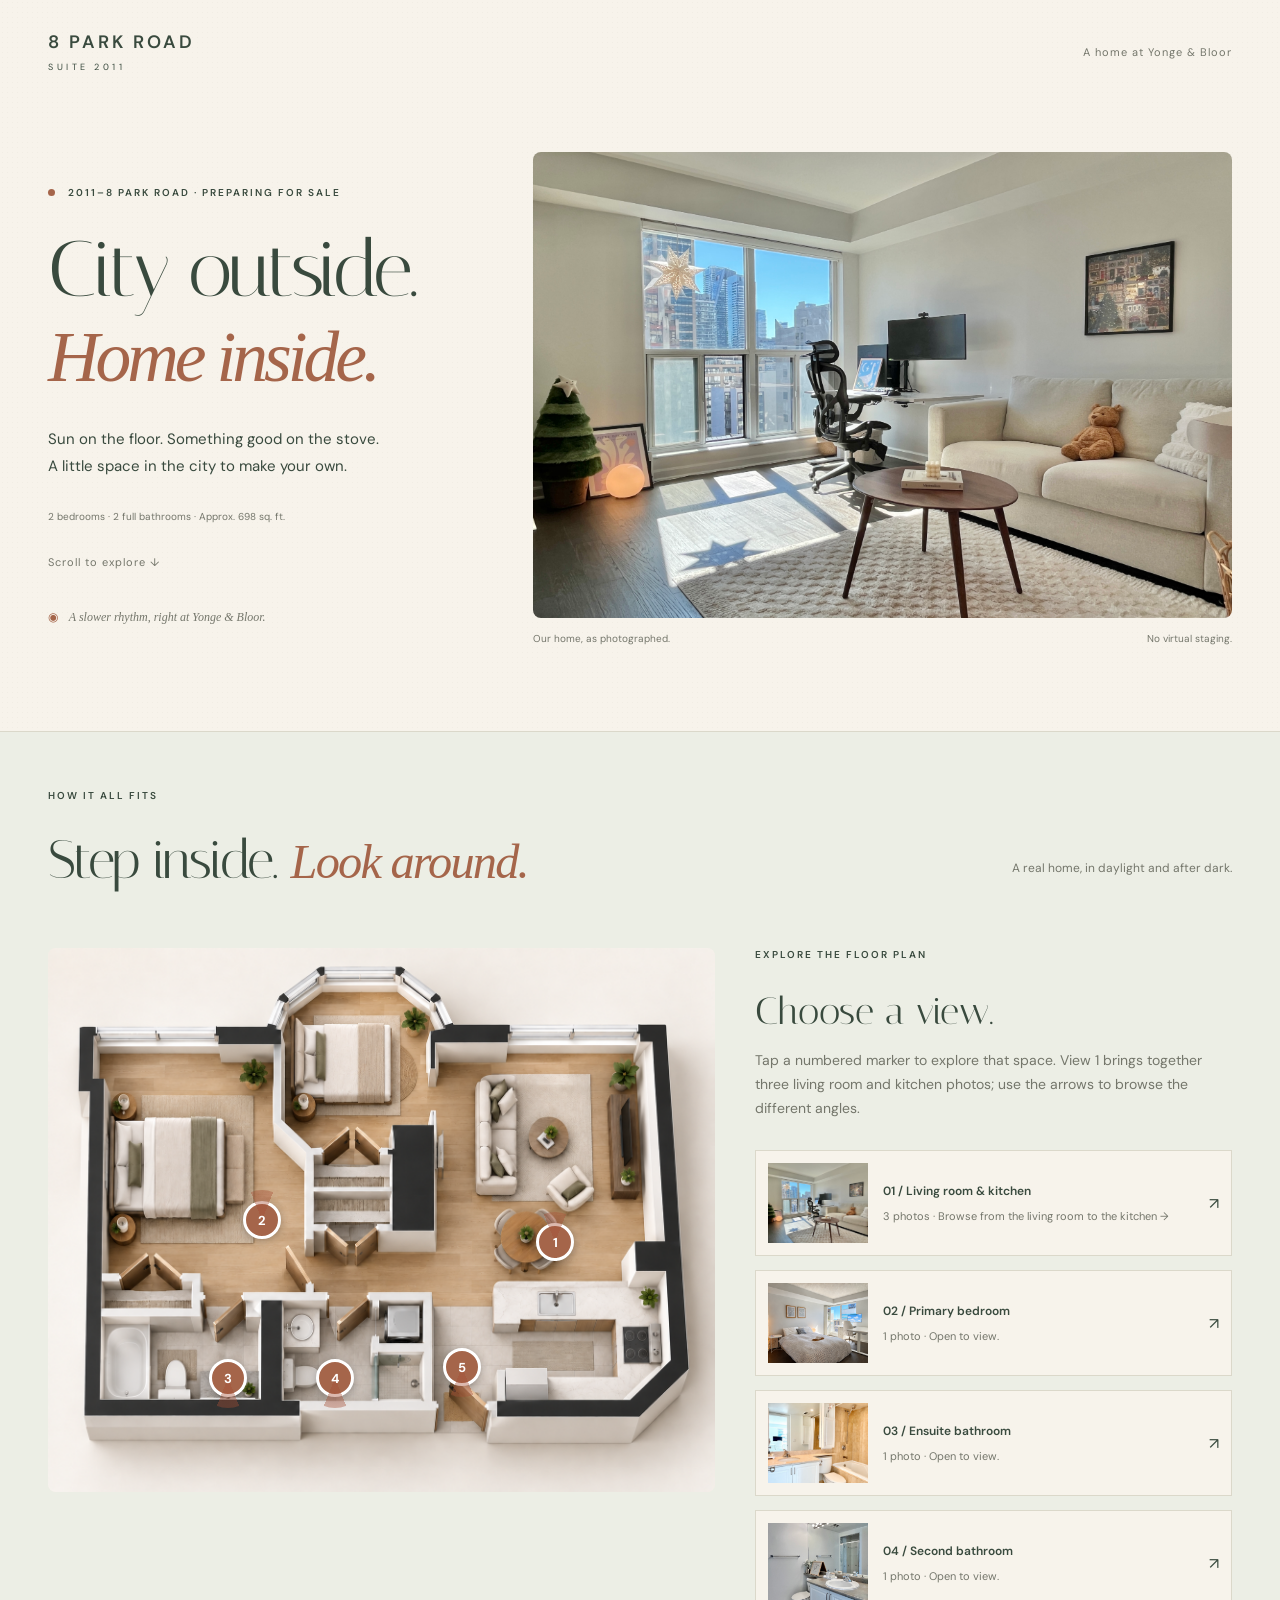
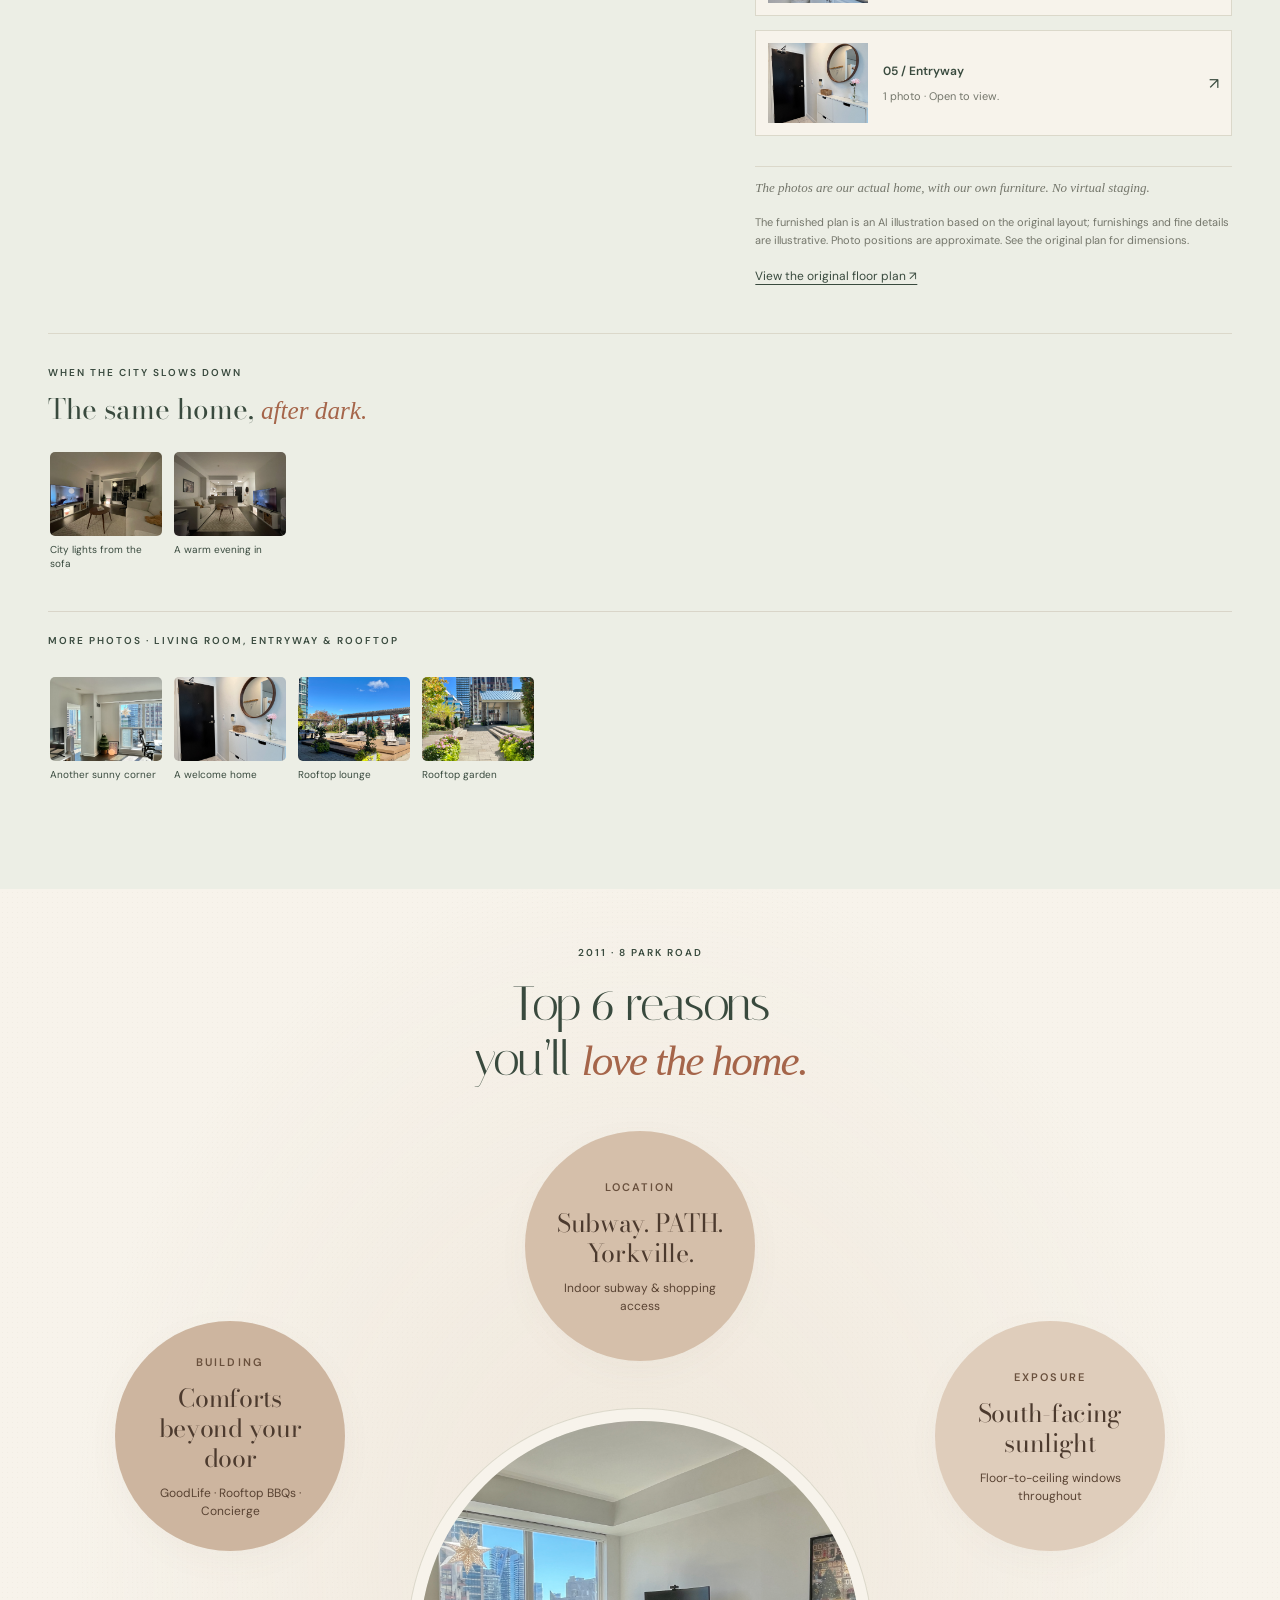
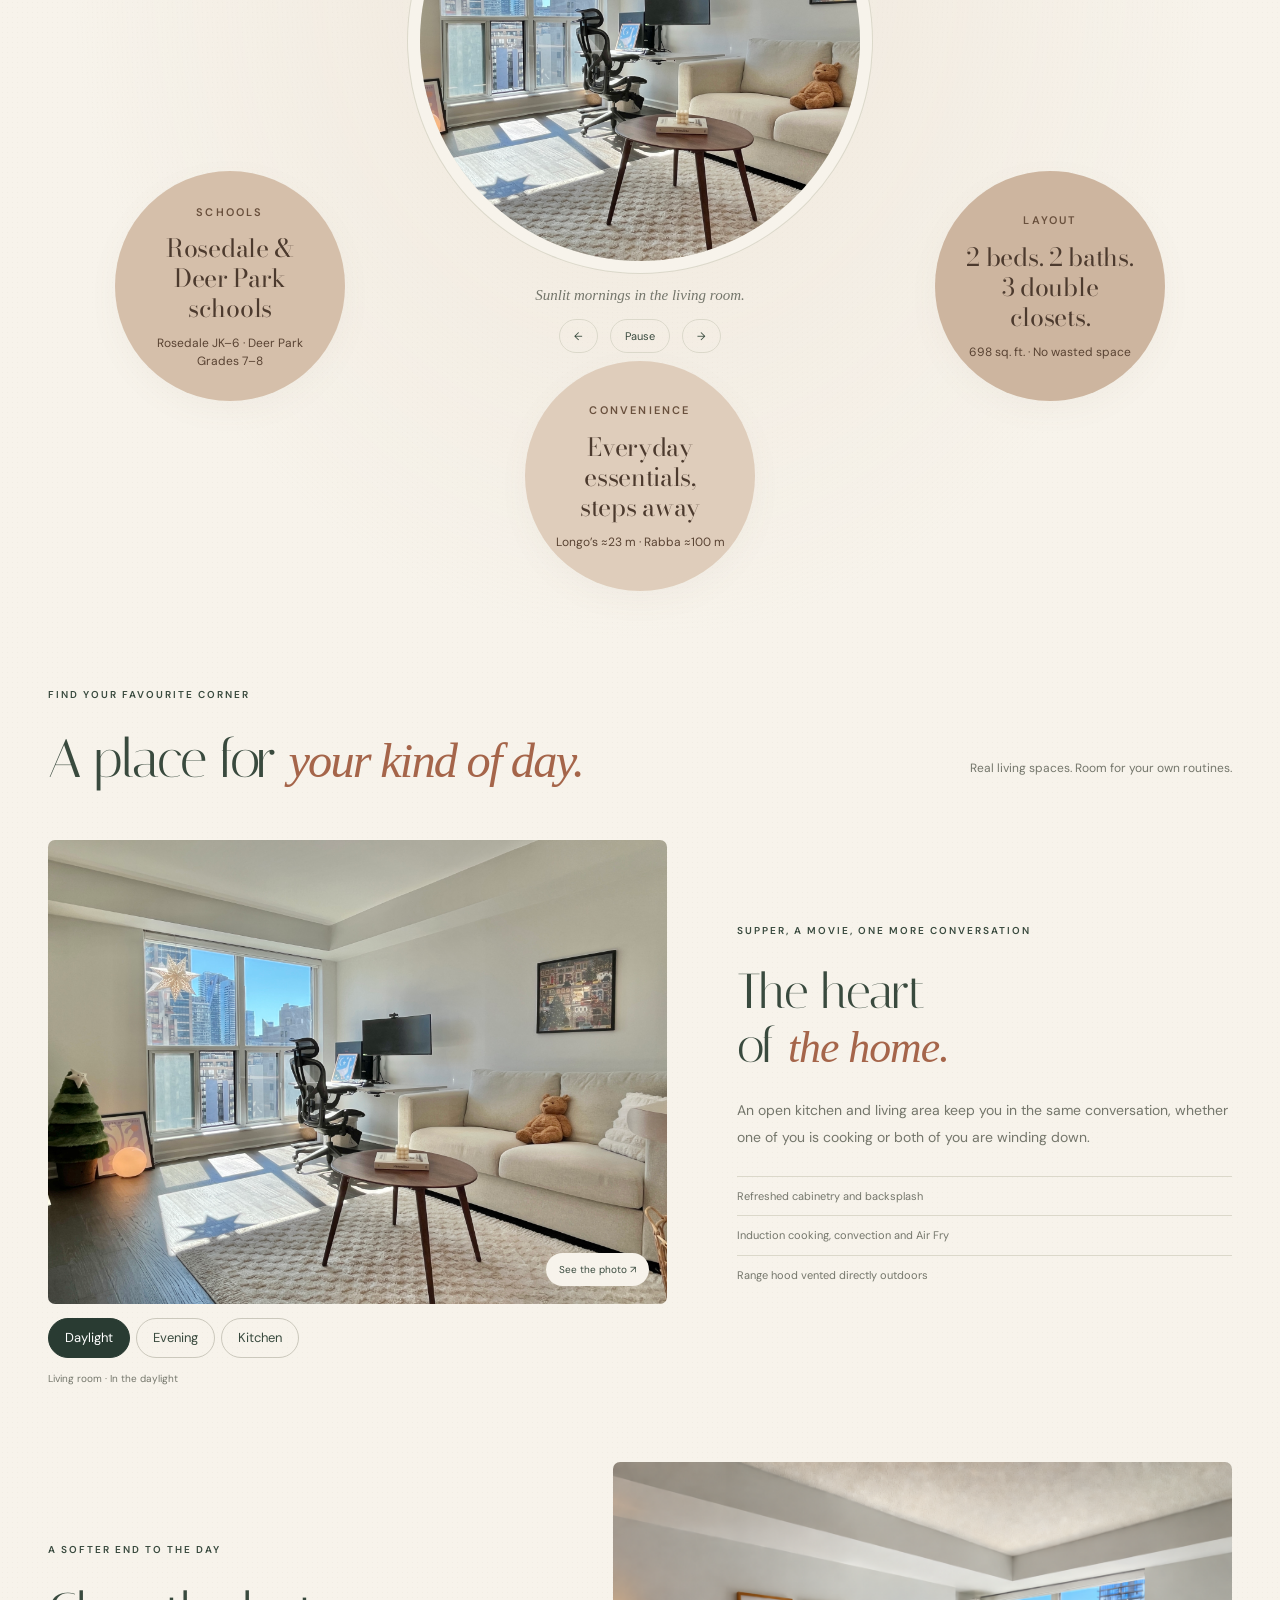
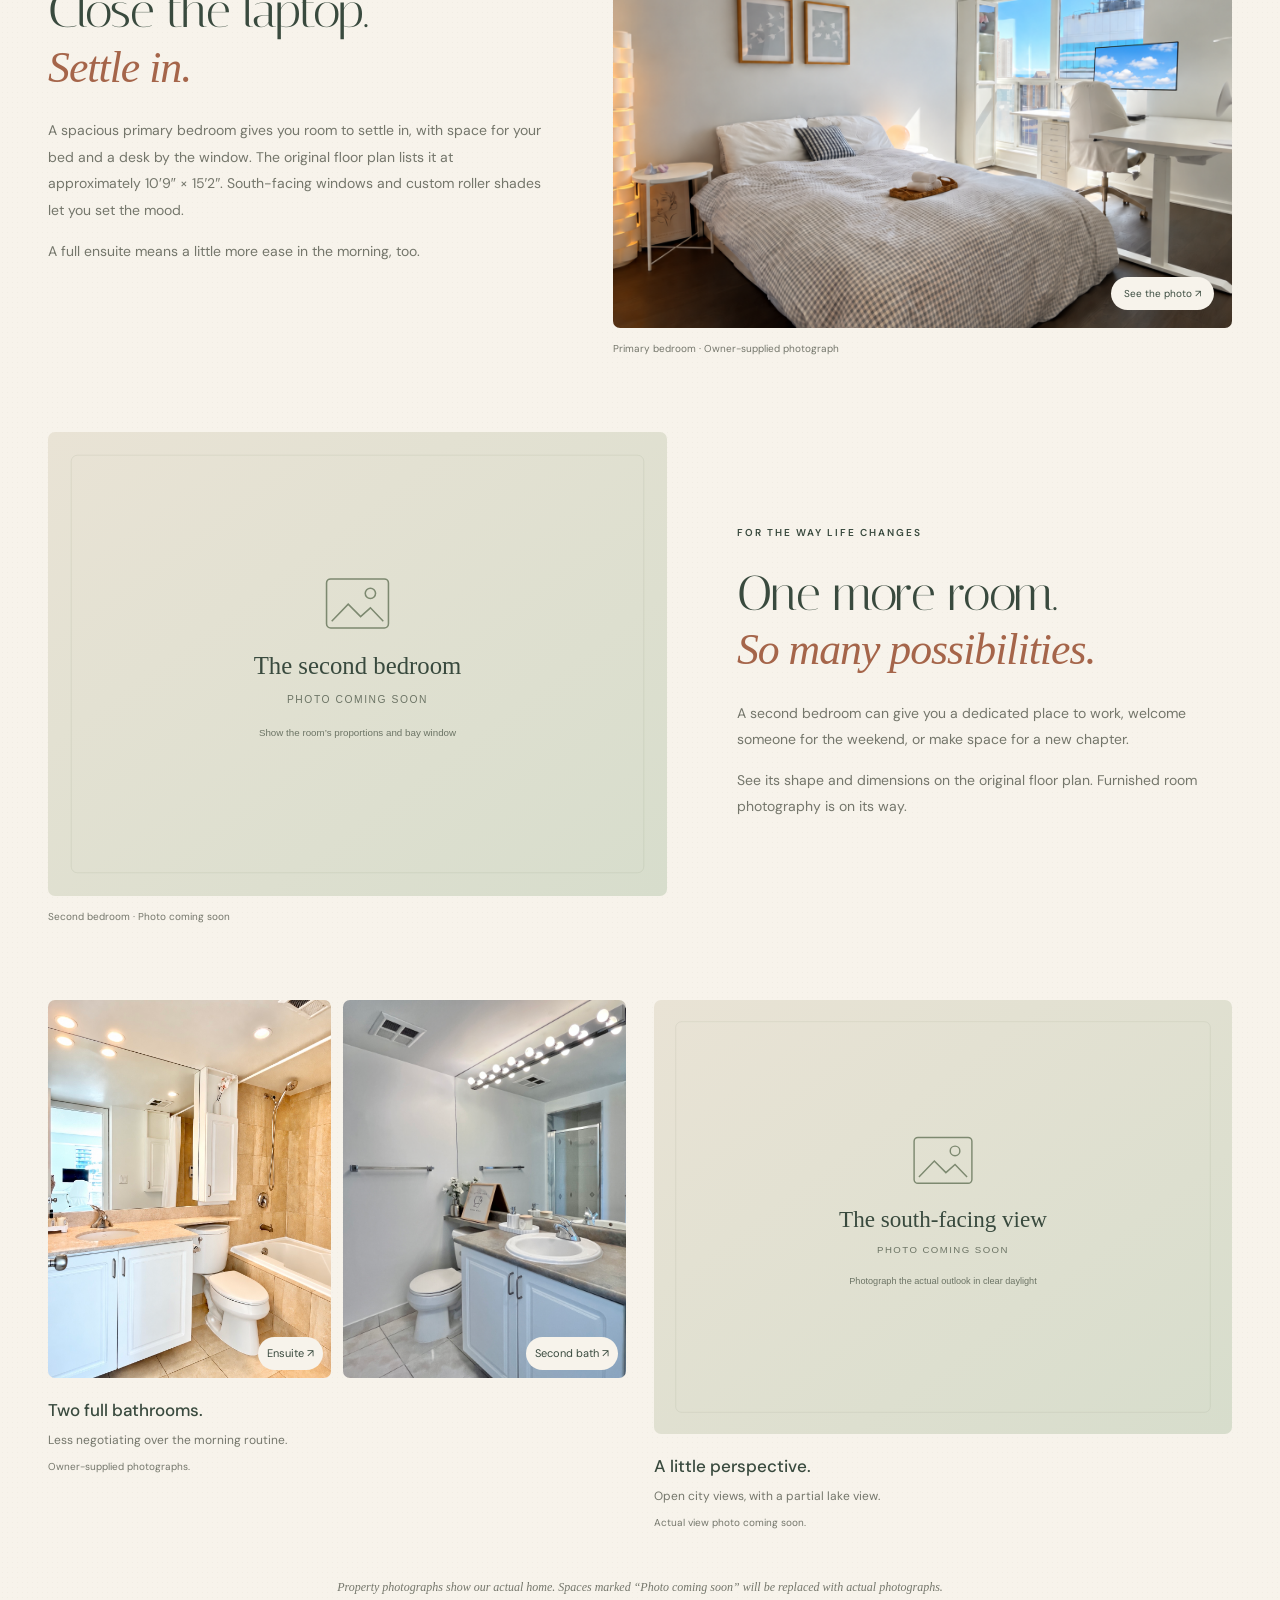
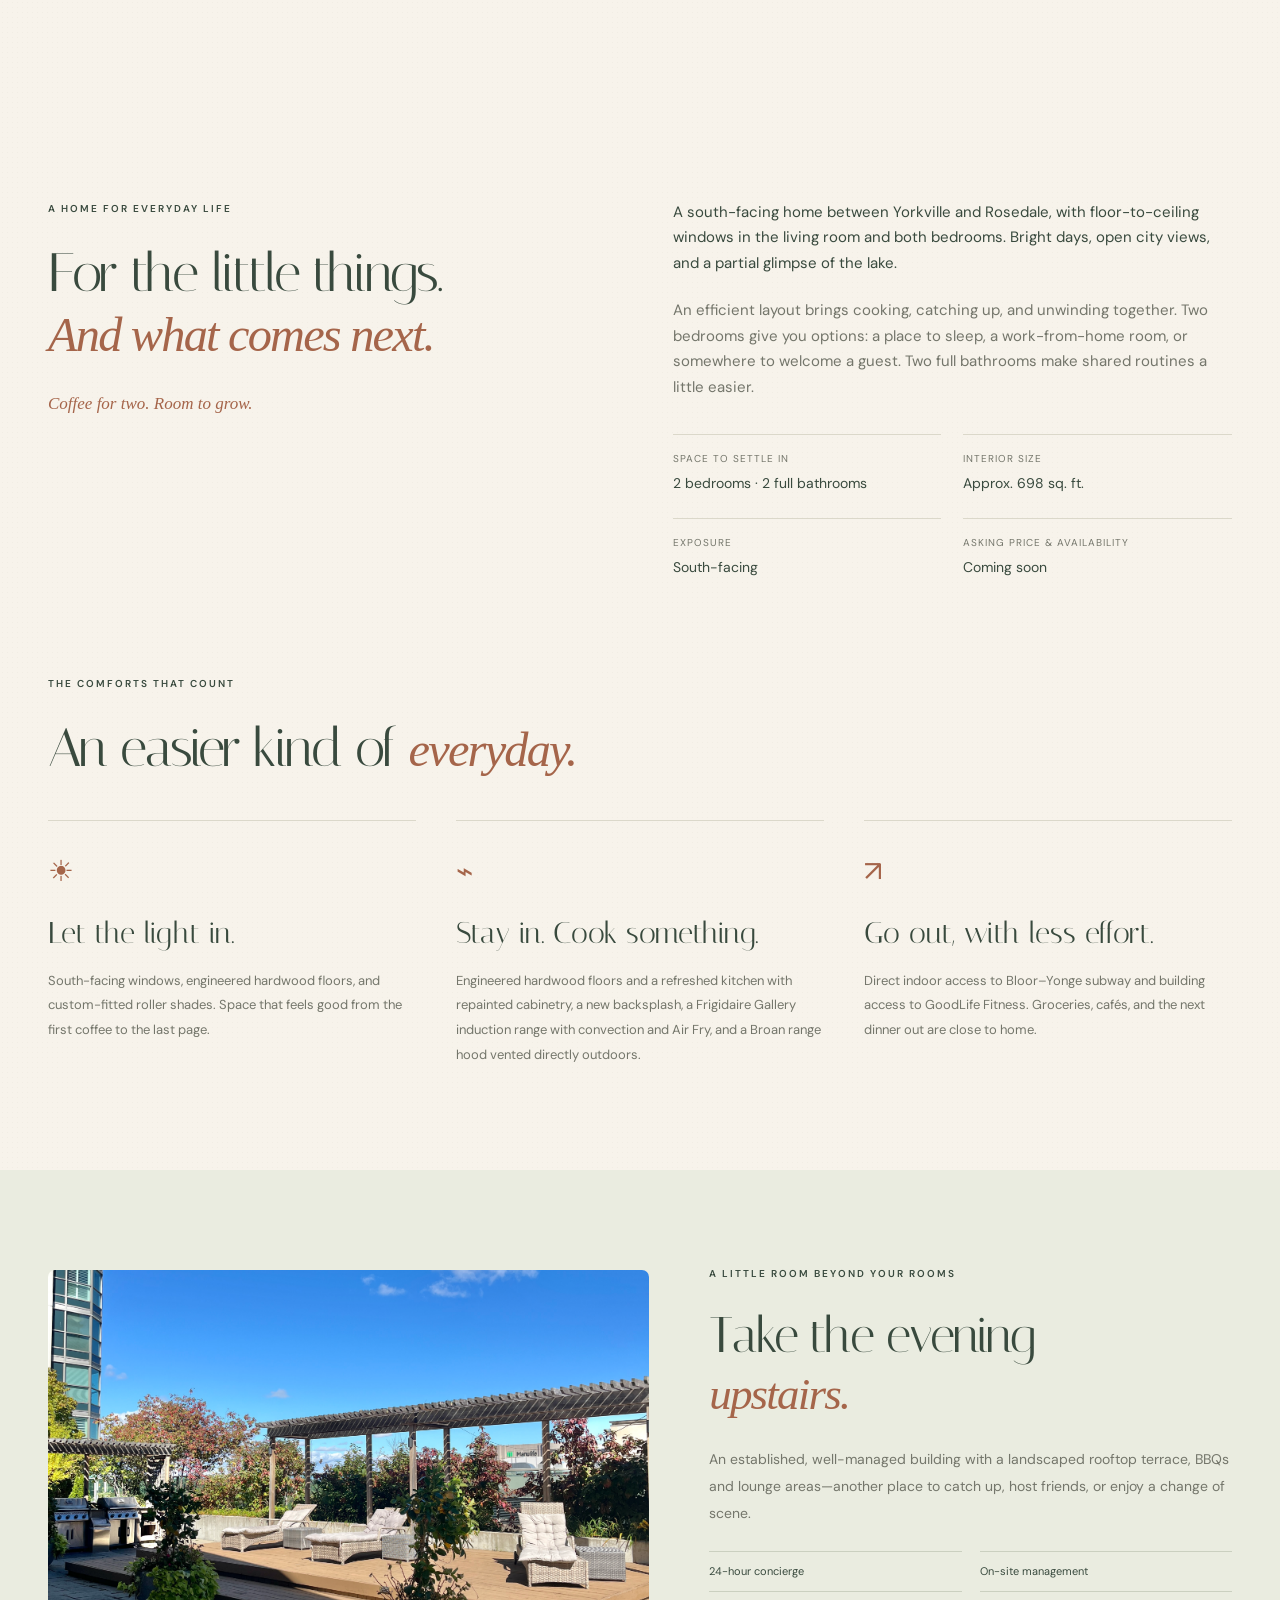
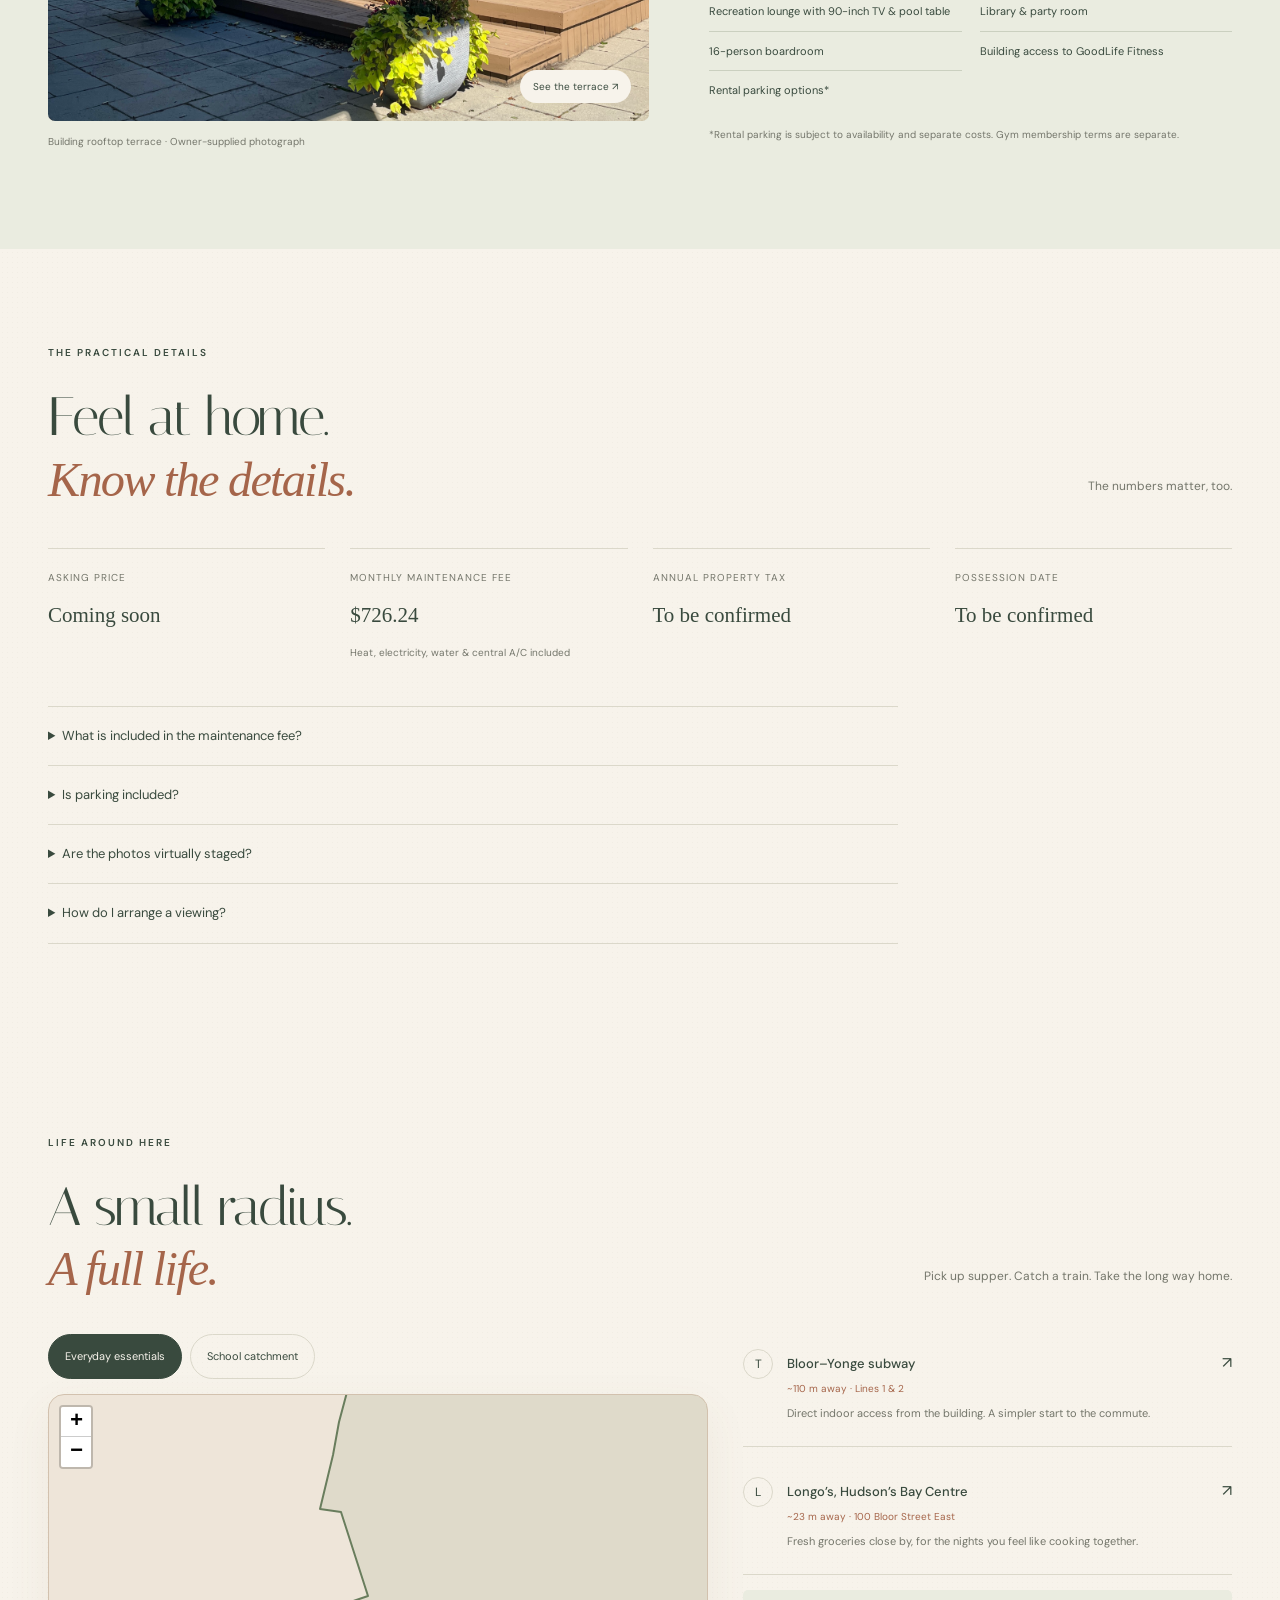
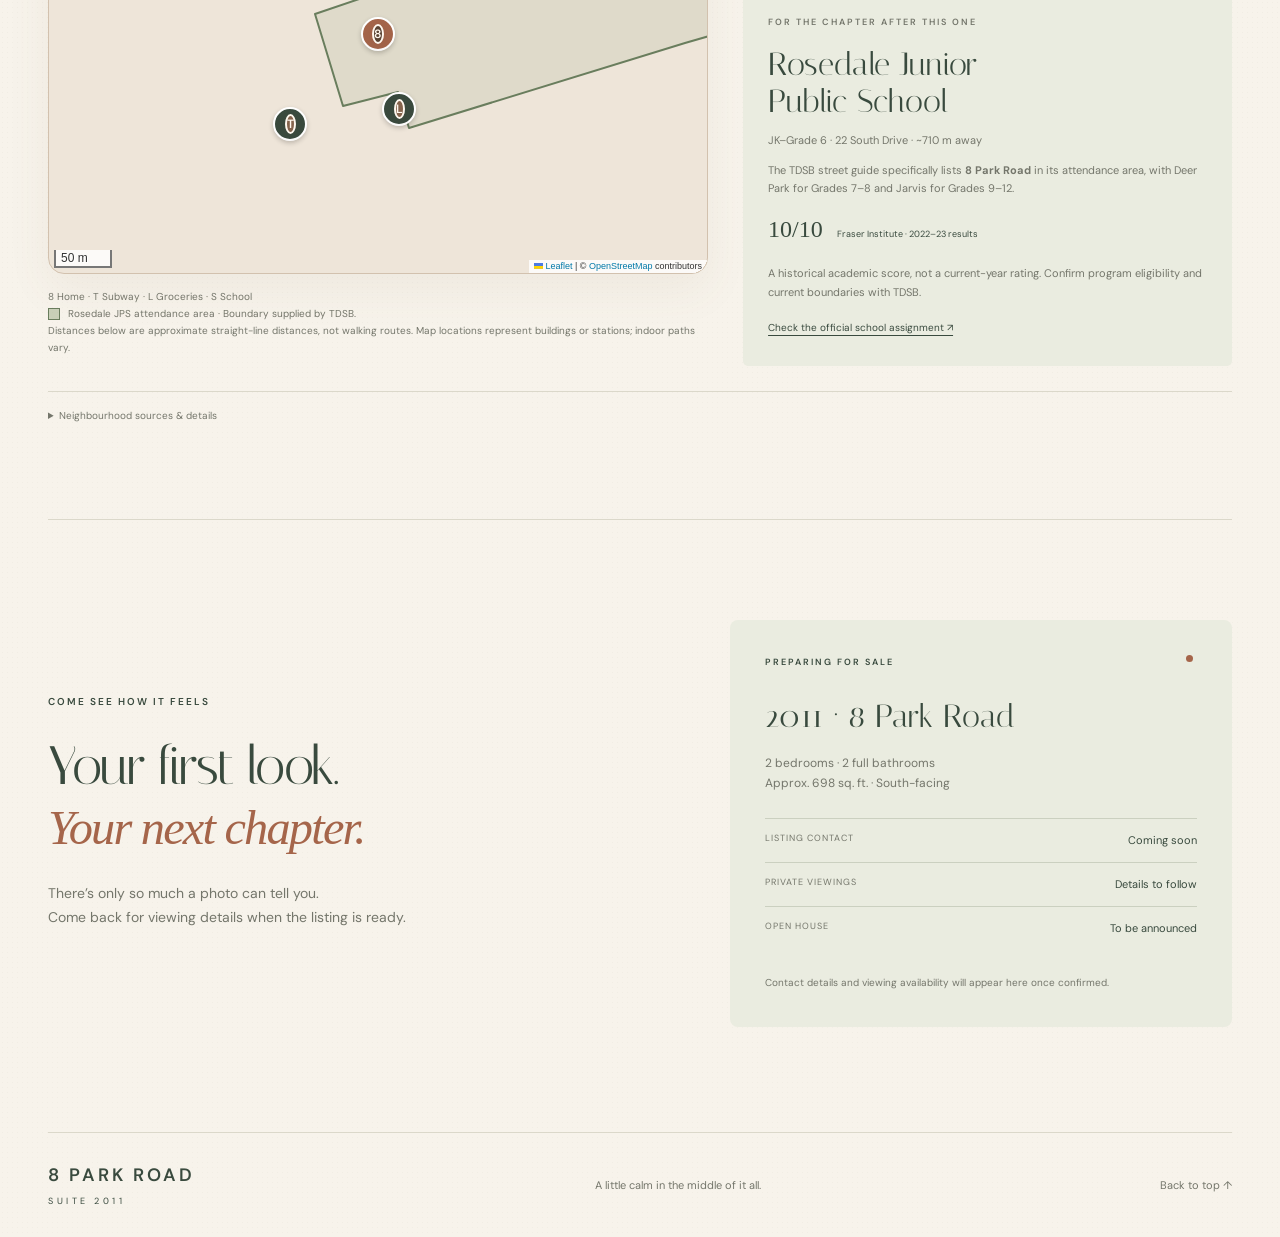
==== site/index.html @ 79d38946 "Remove custom shades from concise exposure highlight" ====
<!doctype html>
<html lang="en">
<head>
  <meta charset="utf-8">
  <meta name="viewport" content="width=device-width, initial-scale=1">
  <meta name="description" content="A cozy, south-facing two-bedroom, two-bathroom home at Yonge and Bloor. Explore real photos, an illustrated floor plan, and the neighbourhood around Suite 2011 at 8 Park Road.">
  <meta name="theme-color" content="#f5f2eb">
  <title>2011 · 8 Park Road | City outside. Home inside.</title>
  <link rel="stylesheet" href="vendor/leaflet.css">
  <link rel="stylesheet" href="styles.css?v=concise-reasons-12">
</head>
<body>
  <a class="skip" href="#main">Skip to content</a>
  <header class="header wrap">
    <a class="brand" href="#" aria-label="8 Park Road home">8 PARK ROAD<span>SUITE 2011</span></a>
    <span class="header-note">A home at Yonge & Bloor</span>
  </header>
  <main id="main">
    <section class="hero wrap" aria-labelledby="hero-title">
      <div class="hero-copy"><p class="eyebrow"><span class="dot"></span> 2011–8 Park Road · Preparing for sale</p><h1 id="hero-title">City outside.<br><em>Home inside.</em></h1><p class="intro">Sun on the floor. Something good on the stove.<br>A little space in the city to make your own.</p><p class="small-note">2 bedrooms · 2 full bathrooms · Approx. 698 sq. ft.</p><p class="scroll-cue">Scroll to explore ↓</p><div class="mood-note"><span aria-hidden="true">◉</span> A slower rhythm, right at Yonge & Bloor.</div></div>
      <figure class="home-hero"><img src="assets/living-daylight.jpg" alt="Sunlit living room with a sofa and desk beside the south-facing windows" width="1824" height="1368" fetchpriority="high"><figcaption><span>Our home, as photographed.</span><small>No virtual staging.</small></figcaption></figure>
    </section>
    <section class="section gallery-section" id="gallery" aria-labelledby="gallery-title">
      <div class="wrap">
        <div class="section-heading"><div><p class="eyebrow">How it all fits</p><h2 id="gallery-title">Step inside. <em>Look around.</em></h2></div><p class="muted">A real home, in daylight and after dark.</p></div>
        <div class="floorplan-tour">
          <div class="plan-frame">
            <img src="assets/2011_8Park_floorplan_reimagined.png?v=horizontal-bed-2" alt="Illustrated furnished floor plan of Suite 2011: primary bedroom left, second bedroom at the bay window with its bed oriented left to right, living room right, kitchen and two bathrooms below" width="1389" height="1132" loading="lazy">
            <a class="view-marker" style="left:32%;top:50%;--direction:0deg" href="assets/primary-bedroom.png" data-view="3" aria-label="View 2: primary bedroom"><span>2</span></a>
            <a class="view-marker" style="left:27%;top:79%;--direction:180deg" href="assets/bathroom-ensuite.jpg" data-view="4" aria-label="View 3: ensuite bathroom"><span>3</span></a>
            <a class="view-marker" style="left:43%;top:79%;--direction:180deg" href="assets/bathroom-shower.jpg" data-view="5" aria-label="View 4: second bathroom"><span>4</span></a>
            <a class="view-marker" style="left:62%;top:77%;--direction:180deg" href="assets/entryway.jpg" data-view="9" aria-label="View 5: entryway"><span>5</span></a>
          <a class="view-marker" style="left:76%;top:54%;--direction:0deg" href="assets/living-daylight.jpg" data-view="6" data-tour="living" aria-label="View 1: living room and kitchen, browse three photos"><span>1</span></a>
          </div>
          <div class="tour-copy"><p class="eyebrow">Explore the floor plan</p><h3>Choose a view.</h3><p>Tap a numbered marker to explore that space. View 1 brings together three living room and kitchen photos; use the arrows to browse the different angles.</p>
            <div class="view-list"><a class="view-card" href="assets/living-daylight.jpg" data-view="6" data-tour="living"><img src="assets/living-daylight.jpg" alt="Living room and kitchen photo collection" loading="lazy" width="1824" height="1368"><span><b>01 / Living room & kitchen</b><small>3 photos · Browse from the living room to the kitchen →</small></span><span aria-hidden="true">↗</span></a><a class="view-card" href="assets/primary-bedroom.png" data-view="3" data-tour="bedroom"><img src="assets/primary-bedroom.png" alt="Primary bedroom" loading="lazy" width="160" height="120"><span><b>02 / Primary bedroom</b><small>1 photo · Open to view.</small></span><span aria-hidden="true">↗</span></a><a class="view-card" href="assets/bathroom-ensuite.jpg" data-view="4" data-tour="ensuite"><img src="assets/bathroom-ensuite.jpg" alt="Ensuite bathroom" loading="lazy" width="160" height="120"><span><b>03 / Ensuite bathroom</b><small>1 photo · Open to view.</small></span><span aria-hidden="true">↗</span></a><a class="view-card" href="assets/bathroom-shower.jpg" data-view="5" data-tour="bathroom"><img src="assets/bathroom-shower.jpg" alt="Second bathroom" loading="lazy" width="160" height="120"><span><b>04 / Second bathroom</b><small>1 photo · Open to view.</small></span><span aria-hidden="true">↗</span></a><a class="view-card" href="assets/entryway.jpg" data-view="9" data-tour="entry"><img src="assets/entryway.jpg" alt="Entryway" loading="lazy" width="160" height="120"><span><b>05 / Entryway</b><small>1 photo · Open to view.</small></span><span aria-hidden="true">↗</span></a></div>
            <p class="photo-truth">The photos are our actual home, with our own furniture. No virtual staging.</p><p class="plan-note">The furnished plan is an AI illustration based on the original layout; furnishings and fine details are illustrative. Photo positions are approximate. See the original plan for dimensions.</p>
            <a class="plan-link" href="assets/2011_8Park_floorplan.png" data-view="12">View the original floor plan ↗</a>
          </div>
        </div>
        <div class="evening-gallery" aria-labelledby="evening-title"><div class="evening-heading"><p class="eyebrow">When the city slows down</p><h3 id="evening-title">The same home, <em>after dark.</em></h3></div><div class="extra-photo-grid evening-thumbnails" aria-label="Evening photographs"><a href="assets/living-to-windows.jpg" data-view="1" data-tour="evening"><img src="assets/living-to-windows.jpg" alt="Living room looking toward the windows at night" loading="lazy" width="1600" height="1200"><span>City lights from the sofa <span aria-hidden="true">↗</span></span></a><a href="assets/living-to-kitchen.jpg" data-view="0" data-tour="evening"><img src="assets/living-to-kitchen.jpg" alt="Living room looking toward the warmly lit kitchen in the evening" loading="lazy" width="1600" height="1200"><span>A warm evening in <span aria-hidden="true">↗</span></span></a></div></div>
        <div class="extra-views"><p class="eyebrow">More photos · Living room, entryway & rooftop</p><div class="extra-photo-grid"><a href="assets/living-sunlight-angle.jpg" data-view="8" data-tour="extras"><img src="assets/living-sunlight-angle.jpg" alt="Living room with sunlight across the floor and a view toward the bedroom doorway." loading="lazy" width="1368" height="1824"><span>Another sunny corner <span aria-hidden="true">↗</span></span></a><a href="assets/entryway.jpg" data-view="9" data-tour="extras"><img src="assets/entryway.jpg" alt="Entryway with a round mirror and shoe storage." loading="lazy" width="1368" height="1824"><span>A welcome home <span aria-hidden="true">↗</span></span></a><a href="assets/rooftop-lounge.jpg" data-view="10" data-tour="extras"><img src="assets/rooftop-lounge.jpg" alt="Rooftop terrace with lounge chairs, planting, and barbecues." loading="lazy" width="1368" height="1824"><span>Rooftop lounge <span aria-hidden="true">↗</span></span></a><a href="assets/rooftop-garden.jpg" data-view="11" data-tour="extras"><img src="assets/rooftop-garden.jpg" alt="Landscaped rooftop walkway with flowers and trees." loading="lazy" width="1368" height="1824"><span>Rooftop garden <span aria-hidden="true">↗</span></span></a></div></div>
      </div>
    </section>
    <section class="home-orbit wrap" aria-labelledby="orbit-title"><p class="eyebrow">2011 · 8 Park Road</p><h2 id="orbit-title">Top 6 reasons<br>you’ll <em>love the home.</em></h2><div class="orbit-layout"><ul class="orbit-features"><li class="orbit-feature feature-0"><span class="reason-visual" aria-hidden="true"><svg viewBox="0 0 32 32" fill="none" stroke="currentColor" stroke-width="1.3" stroke-linecap="round" stroke-linejoin="round" aria-hidden="true"><path d="M8 3h16v20H8z M8 15h16 M12 7h3 M18 7h3 M12 19h1 M19 19h1 M10 23l-3 6 M22 23l3 6"/></svg></span><div class="reason-copy"><span class="eyebrow">Location</span><b>Subway. PATH. Yorkville.</b><small class="reason-short">Indoor subway &amp; shopping access</small><p class="reason-detail">Yorkville–Rosedale location. <strong>Indoor subway + underground shopping access</strong> · Lines 1 &amp; 2 · Stay indoors in winter.</p></div></li><li class="orbit-feature feature-1"><span class="reason-visual" aria-hidden="true"><img src="assets/living-daylight.jpg" alt="" loading="lazy" width="100" height="100"></span><div class="reason-copy"><span class="eyebrow">Exposure</span><b>South-facing sunlight</b><small class="reason-short">Floor-to-ceiling windows throughout</small><p class="reason-detail"><strong>South-facing, floor-to-ceiling windows</strong> in the living room + both bedrooms · City + partial lake views.</p></div></li><li class="orbit-feature feature-2"><span class="reason-visual" aria-hidden="true"><img src="assets/primary-bedroom.png" alt="" loading="lazy" width="100" height="100"></span><div class="reason-copy"><span class="eyebrow">Layout</span><b>2 beds. 2 baths. 3 double closets.</b><small class="reason-short">698 sq. ft. · No wasted space</small><p class="reason-detail">Approx. 698 sq. ft. · Open layout · Spacious primary · No wasted space. Bedroom + hallway closets · Owner-occupier comfort + long-term rental appeal.</p></div></li><li class="orbit-feature feature-3"><span class="reason-visual" aria-hidden="true"><svg viewBox="0 0 32 32" fill="none" stroke="currentColor" stroke-width="1.3" stroke-linecap="round" stroke-linejoin="round" aria-hidden="true"><path d="M5 11h22l-2 17H7z M11 11V8a5 5 0 0 1 10 0v3"/></svg></span><div class="reason-copy"><span class="eyebrow">Convenience</span><b>Everyday essentials, steps away</b><small class="reason-short">Longo’s ≈23 m · Rabba ≈100 m</small><p class="reason-detail"><strong>Longo’s ≈23 m · 24-hour Rabba ≈100 m.</strong> H-Mart, Shoppers, Holt Renfrew, cafés + dining nearby · U of T + hospitals within easy reach.</p></div></li><li class="orbit-feature feature-4"><span class="reason-visual" aria-hidden="true"><svg viewBox="0 0 32 32" fill="none" stroke="currentColor" stroke-width="1.3" stroke-linecap="round" stroke-linejoin="round" aria-hidden="true"><path d="M4 13l12-9 12 9 M7 12v17h18V12 M13 29v-9h6v9 M12 13h8"/></svg></span><div class="reason-copy"><span class="eyebrow">Schools</span><b>Rosedale &amp; Deer Park schools</b><small class="reason-short">Rosedale JK–6 · Deer Park Grades 7–8</small><p class="reason-detail"><strong>Rosedale Junior PS (JK–6)</strong> · Top-performing public elementary school. Deer Park Junior &amp; Senior PS (Grades 7–8).</p></div></li><li class="orbit-feature feature-5"><span class="reason-visual" aria-hidden="true"><img src="assets/rooftop-lounge.jpg" alt="" loading="lazy" width="100" height="100"></span><div class="reason-copy"><span class="eyebrow">Building</span><b>Comforts beyond your door</b><small class="reason-short">GoodLife · Rooftop BBQs · Concierge</small><p class="reason-detail">GoodLife access* · Rooftop BBQs · 24-hour concierge. <strong>$726.24/month</strong> includes hydro, heat, water + A/C. *Gym membership separate.</p></div></li></ul><figure class="orbit-photo"><div class="orbit-circle"><img class="orbit-image is-visible" src="assets/living-daylight.jpg" alt="Sunlit living room with a sofa beside the windows" width="1824" height="1368"><img class="orbit-image" alt="" width="1824" height="1368" aria-hidden="true"></div><figcaption>Sunlit mornings in the living room.</figcaption><div class="orbit-controls"><button type="button" class="orbit-prev" aria-label="Previous interior photo">←</button><button type="button" class="orbit-pause" aria-label="Pause interior slideshow">Pause</button><button type="button" class="orbit-next" aria-label="Next interior photo">→</button></div></figure></div></section>
    <section class="room-stories wrap section" id="rooms" aria-labelledby="rooms-title"><div class="section-heading"><div><p class="eyebrow">Find your favourite corner</p><h2 id="rooms-title">A place for <em>your kind of day.</em></h2></div><p class="muted">Real living spaces. Room for your own routines.</p></div>
      <article class="room-story"><figure class="story-photo living-scenes"><a class="scene-main" href="assets/living-daylight.jpg" data-view="6" aria-label="Open the selected living room or kitchen photograph"><img src="assets/living-daylight.jpg" alt="Sunlit living room with a sofa and desk beside the windows" loading="lazy" width="1824" height="1368"><span class="photo-expand">See the photo ↗</span></a><div class="scene-selector" role="group" aria-label="Living and kitchen photo views"><a href="assets/living-daylight.jpg" data-scene="6" aria-current="true">Daylight</a><a href="assets/living-to-windows.jpg" data-scene="1">Evening</a><a href="assets/kitchen-daylight.jpg" data-scene="7">Kitchen</a></div><figcaption aria-live="polite">Living room · In the daylight</figcaption></figure><div class="story-copy"><p class="eyebrow">Supper, a movie, one more conversation</p><h3>The heart<br>of <em>the home.</em></h3><p>An open kitchen and living area keep you in the same conversation, whether one of you is cooking or both of you are winding down.</p><ul class="quiet-features"><li>Refreshed cabinetry and backsplash</li><li>Induction cooking, convection and Air Fry</li><li>Range hood vented directly outdoors</li></ul></div></article>
      <article class="room-story reverse"><figure class="story-photo"><a href="assets/primary-bedroom.png" data-view="3"><img src="assets/primary-bedroom.png" alt="Primary bedroom with a bed, warm lighting, and a desk beside the bright windows" loading="lazy" width="1445" height="1088"><span class="photo-expand">See the photo ↗</span></a><figcaption>Primary bedroom · Owner-supplied photograph</figcaption></figure><div class="story-copy"><p class="eyebrow">A softer end to the day</p><h3>Close the laptop.<br><em>Settle in.</em></h3><p>A spacious primary bedroom gives you room to settle in, with space for your bed and a desk by the window. The original floor plan lists it at approximately 10′9″ × 15′2″. South-facing windows and custom roller shades let you set the mood.</p><p class="muted">A full ensuite means a little more ease in the morning, too.</p></div></article>
      <article class="room-story"><figure class="story-photo"><img src="assets/placeholders/second-bedroom.svg" alt="Placeholder for a future actual photograph of the second bedroom" loading="lazy" width="1200" height="900"><figcaption>Second bedroom · Photo coming soon</figcaption></figure><div class="story-copy"><p class="eyebrow">For the way life changes</p><h3>One more room.<br><em>So many possibilities.</em></h3><p>A second bedroom can give you a dedicated place to work, welcome someone for the weekend, or make space for a new chapter.</p><p class="muted">See its shape and dimensions on the original floor plan. Furnished room photography is on its way.</p></div></article>
      <div class="detail-pair"><figure class="story-photo"><div class="bathroom-photos"><a href="assets/bathroom-ensuite.jpg" data-view="4"><img src="assets/bathroom-ensuite.jpg" alt="Ensuite bathroom with a vanity and bathtub with shower" loading="lazy" width="1087" height="1449"><span class="photo-expand">Ensuite ↗</span></a><a href="assets/bathroom-shower.jpg" data-view="5"><img src="assets/bathroom-shower.jpg" alt="Second bathroom with a vanity and glass shower enclosure" loading="lazy" width="1368" height="1824"><span class="photo-expand">Second bath ↗</span></a></div><figcaption><b>Two full bathrooms.</b> Less negotiating over the morning routine.<small>Owner-supplied photographs.</small></figcaption></figure><figure class="story-photo"><img src="assets/placeholders/south-view.svg" alt="Placeholder for a future actual photograph of the south-facing city view" loading="lazy" width="1200" height="900"><figcaption><b>A little perspective.</b> Open city views, with a partial lake view.<small>Actual view photo coming soon.</small></figcaption></figure></div>
      <p class="photo-policy">Property photographs show our actual home. Spaces marked “Photo coming soon” will be replaced with actual photographs.</p>
    </section>
    <section class="section wrap residence" id="residence" aria-labelledby="residence-title"><div><p class="eyebrow">A home for everyday life</p><h2 id="residence-title">For the little things.<br><em>And what comes next.</em></h2><p class="handwritten">Coffee for two. Room to grow.</p></div><div class="residence-copy"><p>A south-facing home between Yorkville and Rosedale, with floor-to-ceiling windows in the living room and both bedrooms. Bright days, open city views, and a partial glimpse of the lake.</p><p class="muted">An efficient layout brings cooking, catching up, and unwinding together. Two bedrooms give you options: a place to sleep, a work-from-home room, or somewhere to welcome a guest. Two full bathrooms make shared routines a little easier.</p><dl class="facts"><div><dt>Space to settle in</dt><dd>2 bedrooms · 2 full bathrooms</dd></div><div><dt>Interior size</dt><dd>Approx. 698 sq. ft.</dd></div><div><dt>Exposure</dt><dd>South-facing</dd></div><div><dt>Asking price & availability</dt><dd>Coming soon</dd></div></dl></div></section>
    <section class="rituals wrap" aria-labelledby="rituals-title"><p class="eyebrow">The comforts that count</p><h2 id="rituals-title">An easier kind of <em>everyday.</em></h2><div class="ritual-grid"><article><span class="ritual-icon" aria-hidden="true">☀</span><h3>Let the light in.</h3><p>South-facing windows, engineered hardwood floors, and custom-fitted roller shades. Space that feels good from the first coffee to the last page.</p></article><article><span class="ritual-icon" aria-hidden="true">⌁</span><h3>Stay in. Cook something.</h3><p>Engineered hardwood floors and a refreshed kitchen with repainted cabinetry, a new backsplash, a Frigidaire Gallery induction range with convection and Air Fry, and a Broan range hood vented directly outdoors.</p></article><article><span class="ritual-icon" aria-hidden="true">↗</span><h3>Go out, with less effort.</h3><p>Direct indoor access to Bloor–Yonge subway and building access to GoodLife Fitness. Groceries, cafés, and the next dinner out are close to home.</p></article></div></section>
    <section class="building-story section" aria-labelledby="building-title"><div class="wrap building-grid"><figure class="story-photo"><a href="assets/rooftop-lounge.jpg" data-view="10" data-tour="rooftop"><img src="assets/rooftop-lounge.jpg" alt="Rooftop terrace with lounge chairs, planting, and barbecues" loading="lazy" width="1368" height="1824" class="rooftop-cover"><span class="photo-expand">See the terrace ↗</span></a><figcaption>Building rooftop terrace · Owner-supplied photograph</figcaption></figure><div class="story-copy"><p class="eyebrow">A little room beyond your rooms</p><h2 id="building-title">Take the evening<br><em>upstairs.</em></h2><p>An established, well-managed building with a landscaped rooftop terrace, BBQs and lounge areas—another place to catch up, host friends, or enjoy a change of scene.</p><ul class="amenity-list"><li>24-hour concierge</li><li>On-site management</li><li>Recreation lounge with 90-inch TV & pool table</li><li>Library & party room</li><li>16-person boardroom</li><li>Building access to GoodLife Fitness</li><li>Rental parking options*</li></ul><p class="fine-print">*Rental parking is subject to availability and separate costs. Gym membership terms are separate.</p></div></div></section>
    <section class="section wrap practical" id="details" aria-labelledby="details-title"><div class="section-heading"><div><p class="eyebrow">The practical details</p><h2 id="details-title">Feel at home.<br><em>Know the details.</em></h2></div><p class="muted">The numbers matter, too.</p></div><div class="listing-facts"><div><span>Asking price</span><b>Coming soon</b></div><div><span>Monthly maintenance fee</span><b>$726.24</b><small>Heat, electricity, water & central A/C included</small></div><div><span>Annual property tax</span><b>To be confirmed</b></div><div><span>Possession date</span><b>To be confirmed</b></div></div><div class="buyer-questions"><details><summary>What is included in the maintenance fee?</summary><p>The owner-provided monthly fee is $726.24, including electricity (hydro), heat, water and central A/C.</p></details><details><summary>Is parking included?</summary><p>Rental parking options are available within the building, subject to availability and separate costs. No owned parking space is represented as included.</p></details><details><summary>Are the photos virtually staged?</summary><p>No. The property photos show the actual home with the owner’s furniture. The furnished floor plan is an AI illustration, and the original plan is linked for reference. Future-photo placeholders are clearly labelled.</p></details><details><summary>How do I arrange a viewing?</summary><p>Viewing times and the listing contact will be added when the home is ready for sale. You can explore the available photos and floor plan now.</p></details></div></section>
    <section class="section wrap neighbourhood" id="neighbourhood" aria-labelledby="neighbourhood-title"><div class="section-heading"><div><p class="eyebrow">Life around here</p><h2 id="neighbourhood-title">A small radius.<br><em>A full life.</em></h2></div><p class="muted">Pick up supper. Catch a train. Take the long way home.</p></div>
      <div class="neighbourhood-grid"><div><div class="map-toolbar" role="group" aria-label="Map views"><button type="button" data-map-view="nearby" aria-pressed="true">Everyday essentials</button><button type="button" data-map-view="school" aria-pressed="false">School catchment</button></div><div id="neighbourhood-map" aria-label="Map of 8 Park Road, nearby groceries, subway, and Rosedale Junior Public School attendance area"><p class="map-fallback">Explore the neighbourhood using the destination links alongside this map.</p></div><p class="map-note">8 Home · T Subway · L Groceries · S School<br><span class="catchment-swatch"></span> Rosedale JPS attendance area · Boundary supplied by TDSB.<br>Distances below are approximate straight-line distances, not walking routes. Map locations represent buildings or stations; indoor paths vary.</p></div>
      <div class="nearby-list"><a class="destination" href="https://www.google.com/maps/dir/?api=1&origin=8+Park+Road+Toronto&destination=Bloor-Yonge+Station+Toronto&travelmode=walking" target="_blank" rel="noopener"><span class="place-symbol">T</span><span><b>Bloor–Yonge subway</b><small>~110 m away · Lines 1 & 2</small><p>Direct indoor access from the building. A simpler start to the commute.</p></span><span aria-hidden="true">↗</span></a><a class="destination" href="https://www.google.com/maps/dir/?api=1&origin=8+Park+Road+Toronto&destination=Longos+100+Bloor+Street+East+Toronto&travelmode=walking" target="_blank" rel="noopener"><span class="place-symbol">L</span><span><b>Longo’s, Hudson’s Bay Centre</b><small>~23 m away · 100 Bloor Street East</small><p>Fresh groceries close by, for the nights you feel like cooking together.</p></span><span aria-hidden="true">↗</span></a><div class="school-card"><p class="eyebrow">For the chapter after this one</p><h3>Rosedale Junior<br>Public School</h3><p>JK–Grade 6 · 22 South Drive · ~710 m away</p><p>The TDSB street guide specifically lists <strong>8 Park Road</strong> in its attendance area, with Deer Park for Grades 7–8 and Jarvis for Grades 9–12.</p><span class="school-rating">10/10 <small>Fraser Institute · 2022–23 results</small></span><p class="map-note">A historical academic score, not a current-year rating. Confirm program eligibility and current boundaries with TDSB.</p><a class="plan-link" href="https://www.tdsb.on.ca/Find-your/StreetGuide/school/5271" target="_blank" rel="noopener">Check the official school assignment ↗</a></div></div></div>
      <details class="neighbourhood-sources"><summary>Neighbourhood sources & details</summary><p>School assignment and boundary: <a href="https://www.tdsb.on.ca/Find-your/StreetGuide/school/5271">TDSB street guide</a> and <a href="https://www.tdsb.on.ca/Find-your/School/By-Map/focusOnSchool/5271">TDSB attendance map</a>. School rating: <a href="https://www.fraserinstitute.org/sites/default/files/report-card-on-ontarios-elementary-schools-2024.pdf">Fraser Institute’s 2024 report</a> (2022–23 results). Station: <a href="https://www.ttc.ca/subway-stations/bloor-yonge-station">TTC</a>. Groceries: <a href="https://www.longos.com/store-details/Longo%27s%20Hudson%27s%20Bay%20Centre">Longo’s</a>. Map points: OpenStreetMap; school location: TDSB. Property features and indoor connections supplied by the owner. Researched October 6, 2026.</p></details>
    </section>
    <section class="section wrap contact viewing-section" id="contact" aria-labelledby="contact-title"><div><p class="eyebrow">Come see how it feels</p><h2 id="contact-title">Your first look.<br><em>Your next chapter.</em></h2><p>There’s only so much a photo can tell you.<br>Come back for viewing details when the listing is ready.</p></div><aside class="viewing-card" aria-label="Upcoming viewing information"><span class="dot"></span><p class="eyebrow">Preparing for sale</p><h3>2011 · 8 Park Road</h3><p>2 bedrooms · 2 full bathrooms<br>Approx. 698 sq. ft. · South-facing</p><dl><div><dt>Listing contact</dt><dd>Coming soon</dd></div><div><dt>Private viewings</dt><dd>Details to follow</dd></div><div><dt>Open house</dt><dd>To be announced</dd></div></dl><small>Contact details and viewing availability will appear here once confirmed.</small></aside></section>
  </main>
  <dialog class="photo-dialog" aria-labelledby="photo-title">
    <div class="dialog-top"><h2 id="photo-title"></h2><p id="photo-browse-hint"></p><button class="dialog-close" type="button" aria-label="Close photo">Close ×</button></div>
    <img id="tour-photo" alt="">
    <div class="dialog-bottom"><button class="photo-prev" type="button" aria-label="Previous photo">← Previous</button><span id="photo-count" aria-live="polite"></span><button class="photo-next" type="button" aria-label="Next photo">Next →</button></div>
  </dialog>
  <script src="tour.js" defer></script>
  <script src="slideshow.js" defer></script>
  <script src="vendor/leaflet.js" defer></script>
  <script src="assets/rosedale-catchment.js" defer></script>
  <script src="neighbourhood.js" defer></script>
  <footer class="wrap footer"><a class="brand" href="#">8 PARK ROAD<span>SUITE 2011</span></a><p>A little calm in the middle of it all.</p><a href="#main">Back to top ↑</a></footer>
</body>
</html>
---- site/vendor/leaflet.css ----
/* required styles */

.leaflet-pane,
.leaflet-tile,
.leaflet-marker-icon,
.leaflet-marker-shadow,
.leaflet-tile-container,
.leaflet-pane > svg,
.leaflet-pane > canvas,
.leaflet-zoom-box,
.leaflet-image-layer,
.leaflet-layer {
	position: absolute;
	left: 0;
	top: 0;
	}
.leaflet-container {
	overflow: hidden;
	}
.leaflet-tile,
.leaflet-marker-icon,
.leaflet-marker-shadow {
	-webkit-user-select: none;
	   -moz-user-select: none;
	        user-select: none;
	  -webkit-user-drag: none;
	}
/* Prevents IE11 from highlighting tiles in blue */
.leaflet-tile::selection {
	background: transparent;
}
/* Safari renders non-retina tile on retina better with this, but Chrome is worse */
.leaflet-safari .leaflet-tile {
	image-rendering: -webkit-optimize-contrast;
	}
/* hack that prevents hw layers "stretching" when loading new tiles */
.leaflet-safari .leaflet-tile-container {
	width: 1600px;
	height: 1600px;
	-webkit-transform-origin: 0 0;
	}
.leaflet-marker-icon,
.leaflet-marker-shadow {
	display: block;
	}
/* .leaflet-container svg: reset svg max-width decleration shipped in Joomla! (joomla.org) 3.x */
/* .leaflet-container img: map is broken in FF if you have max-width: 100% on tiles */
.leaflet-container .leaflet-overlay-pane svg {
	max-width: none !important;
	max-height: none !important;
	}
.leaflet-container .leaflet-marker-pane img,
.leaflet-container .leaflet-shadow-pane img,
.leaflet-container .leaflet-tile-pane img,
.leaflet-container img.leaflet-image-layer,
.leaflet-container .leaflet-tile {
	max-width: none !important;
	max-height: none !important;
	width: auto;
	padding: 0;
	}

.leaflet-container img.leaflet-tile {
	/* See: https://bugs.chromium.org/p/chromium/issues/detail?id=600120 */
	mix-blend-mode: plus-lighter;
}

.leaflet-container.leaflet-touch-zoom {
	-ms-touch-action: pan-x pan-y;
	touch-action: pan-x pan-y;
	}
.leaflet-container.leaflet-touch-drag {
	-ms-touch-action: pinch-zoom;
	/* Fallback for FF which doesn't support pinch-zoom */
	touch-action: none;
	touch-action: pinch-zoom;
}
.leaflet-container.leaflet-touch-drag.leaflet-touch-zoom {
	-ms-touch-action: none;
	touch-action: none;
}
.leaflet-container {
	-webkit-tap-highlight-color: transparent;
}
.leaflet-container a {
	-webkit-tap-highlight-color: rgba(51, 181, 229, 0.4);
}
.leaflet-tile {
	filter: inherit;
	visibility: hidden;
	}
.leaflet-tile-loaded {
	visibility: inherit;
	}
.leaflet-zoom-box {
	width: 0;
	height: 0;
	-moz-box-sizing: border-box;
	     box-sizing: border-box;
	z-index: 800;
	}
/* workaround for https://bugzilla.mozilla.org/show_bug.cgi?id=888319 */
.leaflet-overlay-pane svg {
	-moz-user-select: none;
	}

.leaflet-pane         { z-index: 400; }

.leaflet-tile-pane    { z-index: 200; }
.leaflet-overlay-pane { z-index: 400; }
.leaflet-shadow-pane  { z-index: 500; }
.leaflet-marker-pane  { z-index: 600; }
.leaflet-tooltip-pane   { z-index: 650; }
.leaflet-popup-pane   { z-index: 700; }

.leaflet-map-pane canvas { z-index: 100; }
.leaflet-map-pane svg    { z-index: 200; }

.leaflet-vml-shape {
	width: 1px;
	height: 1px;
	}
.lvml {
	behavior: url(#default#VML);
	display: inline-block;
	position: absolute;
	}


/* control positioning */

.leaflet-control {
	position: relative;
	z-index: 800;
	pointer-events: visiblePainted; /* IE 9-10 doesn't have auto */
	pointer-events: auto;
	}
.leaflet-top,
.leaflet-bottom {
	position: absolute;
	z-index: 1000;
	pointer-events: none;
	}
.leaflet-top {
	top: 0;
	}
.leaflet-right {
	right: 0;
	}
.leaflet-bottom {
	bottom: 0;
	}
.leaflet-left {
	left: 0;
	}
.leaflet-control {
	float: left;
	clear: both;
	}
.leaflet-right .leaflet-control {
	float: right;
	}
.leaflet-top .leaflet-control {
	margin-top: 10px;
	}
.leaflet-bottom .leaflet-control {
	margin-bottom: 10px;
	}
.leaflet-left .leaflet-control {
	margin-left: 10px;
	}
.leaflet-right .leaflet-control {
	margin-right: 10px;
	}


/* zoom and fade animations */

.leaflet-fade-anim .leaflet-popup {
	opacity: 0;
	-webkit-transition: opacity 0.2s linear;
	   -moz-transition: opacity 0.2s linear;
	        transition: opacity 0.2s linear;
	}
.leaflet-fade-anim .leaflet-map-pane .leaflet-popup {
	opacity: 1;
	}
.leaflet-zoom-animated {
	-webkit-transform-origin: 0 0;
	    -ms-transform-origin: 0 0;
	        transform-origin: 0 0;
	}
svg.leaflet-zoom-animated {
	will-change: transform;
}

.leaflet-zoom-anim .leaflet-zoom-animated {
	-webkit-transition: -webkit-transform 0.25s cubic-bezier(0,0,0.25,1);
	   -moz-transition:    -moz-transform 0.25s cubic-bezier(0,0,0.25,1);
	        transition:         transform 0.25s cubic-bezier(0,0,0.25,1);
	}
.leaflet-zoom-anim .leaflet-tile,
.leaflet-pan-anim .leaflet-tile {
	-webkit-transition: none;
	   -moz-transition: none;
	        transition: none;
	}

.leaflet-zoom-anim .leaflet-zoom-hide {
	visibility: hidden;
	}


/* cursors */

.leaflet-interactive {
	cursor: pointer;
	}
.leaflet-grab {
	cursor: -webkit-grab;
	cursor:    -moz-grab;
	cursor:         grab;
	}
.leaflet-crosshair,
.leaflet-crosshair .leaflet-interactive {
	cursor: crosshair;
	}
.leaflet-popup-pane,
.leaflet-control {
	cursor: auto;
	}
.leaflet-dragging .leaflet-grab,
.leaflet-dragging .leaflet-grab .leaflet-interactive,
.leaflet-dragging .leaflet-marker-draggable {
	cursor: move;
	cursor: -webkit-grabbing;
	cursor:    -moz-grabbing;
	cursor:         grabbing;
	}

/* marker & overlays interactivity */
.leaflet-marker-icon,
.leaflet-marker-shadow,
.leaflet-image-layer,
.leaflet-pane > svg path,
.leaflet-tile-container {
	pointer-events: none;
	}

.leaflet-marker-icon.leaflet-interactive,
.leaflet-image-layer.leaflet-interactive,
.leaflet-pane > svg path.leaflet-interactive,
svg.leaflet-image-layer.leaflet-interactive path {
	pointer-events: visiblePainted; /* IE 9-10 doesn't have auto */
	pointer-events: auto;
	}

/* visual tweaks */

.leaflet-container {
	background: #ddd;
	outline-offset: 1px;
	}
.leaflet-container a {
	color: #0078A8;
	}
.leaflet-zoom-box {
	border: 2px dotted #38f;
	background: rgba(255,255,255,0.5);
	}


/* general typography */
.leaflet-container {
	font-family: "Helvetica Neue", Arial, Helvetica, sans-serif;
	font-size: 12px;
	font-size: 0.75rem;
	line-height: 1.5;
	}


/* general toolbar styles */

.leaflet-bar {
	box-shadow: 0 1px 5px rgba(0,0,0,0.65);
	border-radius: 4px;
	}
.leaflet-bar a {
	background-color: #fff;
	border-bottom: 1px solid #ccc;
	width: 26px;
	height: 26px;
	line-height: 26px;
	display: block;
	text-align: center;
	text-decoration: none;
	color: black;
	}
.leaflet-bar a,
.leaflet-control-layers-toggle {
	background-position: 50% 50%;
	background-repeat: no-repeat;
	display: block;
	}
.leaflet-bar a:hover,
.leaflet-bar a:focus {
	background-color: #f4f4f4;
	}
.leaflet-bar a:first-child {
	border-top-left-radius: 4px;
	border-top-right-radius: 4px;
	}
.leaflet-bar a:last-child {
	border-bottom-left-radius: 4px;
	border-bottom-right-radius: 4px;
	border-bottom: none;
	}
.leaflet-bar a.leaflet-disabled {
	cursor: default;
	background-color: #f4f4f4;
	color: #bbb;
	}

.leaflet-touch .leaflet-bar a {
	width: 30px;
	height: 30px;
	line-height: 30px;
	}
.leaflet-touch .leaflet-bar a:first-child {
	border-top-left-radius: 2px;
	border-top-right-radius: 2px;
	}
.leaflet-touch .leaflet-bar a:last-child {
	border-bottom-left-radius: 2px;
	border-bottom-right-radius: 2px;
	}

/* zoom control */

.leaflet-control-zoom-in,
.leaflet-control-zoom-out {
	font: bold 18px 'Lucida Console', Monaco, monospace;
	text-indent: 1px;
	}

.leaflet-touch .leaflet-control-zoom-in, .leaflet-touch .leaflet-control-zoom-out  {
	font-size: 22px;
	}


/* layers control */

.leaflet-control-layers {
	box-shadow: 0 1px 5px rgba(0,0,0,0.4);
	background: #fff;
	border-radius: 5px;
	}
.leaflet-control-layers-toggle {
	background-image: url(images/layers.png);
	width: 36px;
	height: 36px;
	}
.leaflet-retina .leaflet-control-layers-toggle {
	background-image: url(images/layers-2x.png);
	background-size: 26px 26px;
	}
.leaflet-touch .leaflet-control-layers-toggle {
	width: 44px;
	height: 44px;
	}
.leaflet-control-layers .leaflet-control-layers-list,
.leaflet-control-layers-expanded .leaflet-control-layers-toggle {
	display: none;
	}
.leaflet-control-layers-expanded .leaflet-control-layers-list {
	display: block;
	position: relative;
	}
.leaflet-control-layers-expanded {
	padding: 6px 10px 6px 6px;
	color: #333;
	background: #fff;
	}
.leaflet-control-layers-scrollbar {
	overflow-y: scroll;
	overflow-x: hidden;
	padding-right: 5px;
	}
.leaflet-control-layers-selector {
	margin-top: 2px;
	position: relative;
	top: 1px;
	}
.leaflet-control-layers label {
	display: block;
	font-size: 13px;
	font-size: 1.08333em;
	}
.leaflet-control-layers-separator {
	height: 0;
	border-top: 1px solid #ddd;
	margin: 5px -10px 5px -6px;
	}

/* Default icon URLs */
.leaflet-default-icon-path { /* used only in path-guessing heuristic, see L.Icon.Default */
	background-image: url(images/marker-icon.png);
	}


/* attribution and scale controls */

.leaflet-container .leaflet-control-attribution {
	background: #fff;
	background: rgba(255, 255, 255, 0.8);
	margin: 0;
	}
.leaflet-control-attribution,
.leaflet-control-scale-line {
	padding: 0 5px;
	color: #333;
	line-height: 1.4;
	}
.leaflet-control-attribution a {
	text-decoration: none;
	}
.leaflet-control-attribution a:hover,
.leaflet-control-attribution a:focus {
	text-decoration: underline;
	}
.leaflet-attribution-flag {
	display: inline !important;
	vertical-align: baseline !important;
	width: 1em;
	height: 0.6669em;
	}
.leaflet-left .leaflet-control-scale {
	margin-left: 5px;
	}
.leaflet-bottom .leaflet-control-scale {
	margin-bottom: 5px;
	}
.leaflet-control-scale-line {
	border: 2px solid #777;
	border-top: none;
	line-height: 1.1;
	padding: 2px 5px 1px;
	white-space: nowrap;
	-moz-box-sizing: border-box;
	     box-sizing: border-box;
	background: rgba(255, 255, 255, 0.8);
	text-shadow: 1px 1px #fff;
	}
.leaflet-control-scale-line:not(:first-child) {
	border-top: 2px solid #777;
	border-bottom: none;
	margin-top: -2px;
	}
.leaflet-control-scale-line:not(:first-child):not(:last-child) {
	border-bottom: 2px solid #777;
	}

.leaflet-touch .leaflet-control-attribution,
.leaflet-touch .leaflet-control-layers,
.leaflet-touch .leaflet-bar {
	box-shadow: none;
	}
.leaflet-touch .leaflet-control-layers,
.leaflet-touch .leaflet-bar {
	border: 2px solid rgba(0,0,0,0.2);
	background-clip: padding-box;
	}


/* popup */

.leaflet-popup {
	position: absolute;
	text-align: center;
	margin-bottom: 20px;
	}
.leaflet-popup-content-wrapper {
	padding: 1px;
	text-align: left;
	border-radius: 12px;
	}
.leaflet-popup-content {
	margin: 13px 24px 13px 20px;
	line-height: 1.3;
	font-size: 13px;
	font-size: 1.08333em;
	min-height: 1px;
	}
.leaflet-popup-content p {
	margin: 17px 0;
	margin: 1.3em 0;
	}
.leaflet-popup-tip-container {
	width: 40px;
	height: 20px;
	position: absolute;
	left: 50%;
	margin-top: -1px;
	margin-left: -20px;
	overflow: hidden;
	pointer-events: none;
	}
.leaflet-popup-tip {
	width: 17px;
	height: 17px;
	padding: 1px;

	margin: -10px auto 0;
	pointer-events: auto;

	-webkit-transform: rotate(45deg);
	   -moz-transform: rotate(45deg);
	    -ms-transform: rotate(45deg);
	        transform: rotate(45deg);
	}
.leaflet-popup-content-wrapper,
.leaflet-popup-tip {
	background: white;
	color: #333;
	box-shadow: 0 3px 14px rgba(0,0,0,0.4);
	}
.leaflet-container a.leaflet-popup-close-button {
	position: absolute;
	top: 0;
	right: 0;
	border: none;
	text-align: center;
	width: 24px;
	height: 24px;
	font: 16px/24px Tahoma, Verdana, sans-serif;
	color: #757575;
	text-decoration: none;
	background: transparent;
	}
.leaflet-container a.leaflet-popup-close-button:hover,
.leaflet-container a.leaflet-popup-close-button:focus {
	color: #585858;
	}
.leaflet-popup-scrolled {
	overflow: auto;
	}

.leaflet-oldie .leaflet-popup-content-wrapper {
	-ms-zoom: 1;
	}
.leaflet-oldie .leaflet-popup-tip {
	width: 24px;
	margin: 0 auto;

	-ms-filter: "progid:DXImageTransform.Microsoft.Matrix(M11=0.70710678, M12=0.70710678, M21=-0.70710678, M22=0.70710678)";
	filter: progid:DXImageTransform.Microsoft.Matrix(M11=0.70710678, M12=0.70710678, M21=-0.70710678, M22=0.70710678);
	}

.leaflet-oldie .leaflet-control-zoom,
.leaflet-oldie .leaflet-control-layers,
.leaflet-oldie .leaflet-popup-content-wrapper,
.leaflet-oldie .leaflet-popup-tip {
	border: 1px solid #999;
	}


/* div icon */

.leaflet-div-icon {
	background: #fff;
	border: 1px solid #666;
	}


/* Tooltip */
/* Base styles for the element that has a tooltip */
.leaflet-tooltip {
	position: absolute;
	padding: 6px;
	background-color: #fff;
	border: 1px solid #fff;
	border-radius: 3px;
	color: #222;
	white-space: nowrap;
	-webkit-user-select: none;
	-moz-user-select: none;
	-ms-user-select: none;
	user-select: none;
	pointer-events: none;
	box-shadow: 0 1px 3px rgba(0,0,0,0.4);
	}
.leaflet-tooltip.leaflet-interactive {
	cursor: pointer;
	pointer-events: auto;
	}
.leaflet-tooltip-top:before,
.leaflet-tooltip-bottom:before,
.leaflet-tooltip-left:before,
.leaflet-tooltip-right:before {
	position: absolute;
	pointer-events: none;
	border: 6px solid transparent;
	background: transparent;
	content: "";
	}

/* Directions */

.leaflet-tooltip-bottom {
	margin-top: 6px;
}
.leaflet-tooltip-top {
	margin-top: -6px;
}
.leaflet-tooltip-bottom:before,
.leaflet-tooltip-top:before {
	left: 50%;
	margin-left: -6px;
	}
.leaflet-tooltip-top:before {
	bottom: 0;
	margin-bottom: -12px;
	border-top-color: #fff;
	}
.leaflet-tooltip-bottom:before {
	top: 0;
	margin-top: -12px;
	margin-left: -6px;
	border-bottom-color: #fff;
	}
.leaflet-tooltip-left {
	margin-left: -6px;
}
.leaflet-tooltip-right {
	margin-left: 6px;
}
.leaflet-tooltip-left:before,
.leaflet-tooltip-right:before {
	top: 50%;
	margin-top: -6px;
	}
.leaflet-tooltip-left:before {
	right: 0;
	margin-right: -12px;
	border-left-color: #fff;
	}
.leaflet-tooltip-right:before {
	left: 0;
	margin-left: -12px;
	border-right-color: #fff;
	}

/* Printing */

@media print {
	/* Prevent printers from removing background-images of controls. */
	.leaflet-control {
		-webkit-print-color-adjust: exact;
		print-color-adjust: exact;
		}
	}
---- site/styles.css ----
@import url('https://fonts.googleapis.com/css2?family=Bodoni+Moda:wght@400;500&family=Cormorant+Garamond:wght@500;600&family=DM+Sans:wght@400;500;600;700&family=Italiana&display=swap');
:root{--paper:#f5f2eb;--ink:#293d35;--muted:#666d65;--line:#d6d9cd;--accent:#a54e35;--serif:'Italiana',Georgia,serif}
*{box-sizing:border-box}html{scroll-behavior:smooth;scroll-padding-top:30px}body{margin:0;background:var(--paper);color:var(--ink);font-family:'DM Sans',Arial,sans-serif;font-size:16px;line-height:1.7}a{color:inherit;text-decoration:none}a:focus-visible{outline:3px solid var(--accent);outline-offset:6px}.wrap{width:min(1200px,calc(100% - 96px));margin:auto}.skip{position:absolute;top:-80px;padding:12px;background:var(--paper);z-index:10}.skip:focus{top:10px}.header{display:flex;justify-content:space-between;align-items:center;padding:30px 0}.brand{font-size:18px;letter-spacing:3px;font-weight:600;line-height:1.4}.brand span{display:block;font-size:9px;letter-spacing:3.5px;margin-top:6px;font-weight:400}nav{display:flex;gap:34px;align-items:center;font-size:12px}nav a:hover,.footer a:hover{color:var(--accent)}.nav-contact{border-bottom:1px solid var(--ink);padding:8px 0}.nav-contact span{margin-left:18px}.hero{display:grid;grid-template-columns:1fr 1fr;gap:65px;align-items:center;padding:48px 0 72px}.eyebrow{text-transform:uppercase;font-size:10px;letter-spacing:2px;font-weight:600;margin:0 0 26px}.dot{display:inline-block;width:7px;height:7px;border-radius:50%;background:var(--accent);margin-right:9px}h1,h2{font-family:var(--serif);font-weight:400;line-height:1.03;letter-spacing:-2.8px;margin:0}h1{font-size:clamp(65px,6.9vw,98px)}em{font-family:Georgia,serif;font-weight:400;color:var(--accent);font-size:.9em}h1 em{letter-spacing:-4px}.intro{font-size:15px;line-height:1.8;margin:28px 0}.button{display:inline-flex;align-items:center;gap:40px;background:var(--ink);color:var(--paper);padding:15px 23px;font-size:12px;transition:background .2s}.button:hover{background:var(--accent)}.small-note{font-size:10px;color:var(--muted);margin-top:17px}.hero-art{height:570px;position:relative;overflow:hidden;background:#d8c9b5;border-radius:180px 180px 3px 3px}.art-window{position:absolute;top:65px;left:18%;width:64%;height:330px;background:linear-gradient(#b3c3bd,#e4d6b9);border:14px solid #eee5d6;border-radius:120px 120px 0 0;box-shadow:14px 15px 0 #b6a68e;overflow:hidden}.art-window:before,.art-window:after{content:'';position:absolute;z-index:2;background:#eee5d6}.art-window:before{height:100%;width:7px;left:49%}.art-window:after{height:7px;width:100%;top:62%}.skyline{position:absolute;bottom:0;left:0;width:100%;height:120px;display:flex;gap:10px;align-items:end;opacity:.45}.skyline i{display:block;flex:1;background:#758b81;height:80%}.skyline i:nth-child(2){height:55%}.skyline i:nth-child(3){height:100%}.skyline i:nth-child(4){height:65%}.art-sun{position:absolute;right:-80px;top:-70px;width:280px;height:280px;background:#e4d6bf;border-radius:50%}.art-floor{position:absolute;bottom:0;height:176px;width:100%;background:#c2b298;clip-path:polygon(0 0,100% 30%,100% 100%,0 100%)}.art-plinth{position:absolute;bottom:56px;left:15%;width:140px;height:118px;background:linear-gradient(110deg,#e7ddca,#c4b59d);border-radius:50% 50% 0 0 / 14% 14% 0 0}.art-vase{position:absolute;bottom:171px;left:22%;width:62px;height:82px;background:#9b583e;border-radius:30% 30% 45% 45%;transform:rotate(-5deg)}.art-branch{position:absolute;bottom:248px;left:29%;height:115px;width:3px;background:#52664a;transform:rotate(20deg)}.art-branch:before,.art-branch:after{content:'';position:absolute;width:48px;height:19px;background:#657453;border-radius:100% 0 100% 0;top:18px;left:-42px;transform:rotate(25deg)}.art-branch:after{top:55px;left:0;transform:rotate(-15deg)}.art-label{position:absolute;right:28px;bottom:65px;writing-mode:vertical-rl;font-size:10px;letter-spacing:2px;text-transform:uppercase}.art-caption{position:absolute;bottom:17px;left:0;width:100%;text-align:center;font-size:9px;color:#394a3f;letter-spacing:.5px}.address-strip{border-block:1px solid var(--line)}.address-strip .wrap{display:flex;justify-content:space-between;padding:20px 0;font-size:11px;letter-spacing:1.5px;text-transform:uppercase}.section{padding:95px 0}h2{font-size:clamp(40px,4.2vw,59px);line-height:1.13;letter-spacing:-1.8px}.residence{display:grid;grid-template-columns:1fr 1fr;gap:65px}.residence-copy>p{margin:0 0 22px;font-size:15px}.muted{color:var(--muted)}.facts{display:grid;grid-template-columns:1fr 1fr;gap:22px;margin:34px 0 0}.facts div{border-top:1px solid var(--line);padding-top:15px}dt{font-size:10px;text-transform:uppercase;letter-spacing:1px;color:var(--muted)}dd{margin:5px 0 0;font-size:14px}.gallery-section{background:#eceee5}.section-heading{display:flex;justify-content:space-between;align-items:end;gap:25px;margin-bottom:36px}.section-heading>p{font-size:12px}.gallery{display:grid;grid-template-columns:1.4fr 1fr 1fr;gap:18px}.photo-placeholder{min-height:290px;background:#dde0d4;padding:25px;display:flex;flex-direction:column;justify-content:space-between;position:relative;border:1px solid #d1d6c7}.photo-placeholder.large{background:#d4dccc}.photo-number{font-size:10px;letter-spacing:2px}.placeholder-mark{font-family:var(--serif);font-size:75px;opacity:.25;align-self:center;line-height:1}h3{font-weight:500;font-size:15px;margin:0}.photo-placeholder p{font-size:10px;margin:4px 0 0;color:var(--muted)}.contact{text-align:center;padding:100px 0 105px}.contact p:not(.eyebrow){font-size:14px;color:var(--muted);margin:25px 0}.coming-pill{display:inline-block;border:1px solid var(--line);border-radius:30px;padding:10px 20px;font-size:11px}.footer{border-top:1px solid var(--line);padding:30px 0;display:flex;justify-content:space-between;align-items:center}.footer p,.footer>a:last-child{font-size:11px;color:var(--muted)}
@media(min-width:1500px){.hero{gap:110px}}@media(max-width:900px){.wrap{width:calc(100% - 48px)}.hero{gap:28px}.hero-art{height:500px}h1{font-size:65px}.residence{gap:35px}.gallery{grid-template-columns:1fr 1fr}.photo-placeholder.large{grid-column:1 / -1;min-height:260px}.section-heading{display:block}}@media(max-width:600px){.wrap{width:calc(100% - 40px)}.header{padding:22px 0}.brand{font-size:15px}nav{gap:15px}nav a:not(.nav-contact){display:none}.hero{grid-template-columns:1fr;padding:35px 0 40px;gap:28px}h1{font-size:72px}.hero-art{height:440px;border-radius:150px 150px 3px 3px}.art-window{height:260px;top:45px}.art-floor{height:135px}.art-plinth{bottom:44px;height:85px}.art-vase{bottom:126px}.art-branch{bottom:203px}.art-label{bottom:56px}.address-strip .wrap{font-size:9px;letter-spacing:.5px;gap:12px}.section{padding:60px 0}.residence{grid-template-columns:1fr;gap:28px}.eyebrow{margin-bottom:20px}.gallery{gap:12px}.photo-placeholder{padding:18px;min-height:230px}h3{font-size:13px}.photo-placeholder p{font-size:9px}.contact{padding:65px 0}.desktop-break{display:none}.footer{flex-wrap:wrap;gap:18px}.footer p{display:none}.coming-pill{font-size:10px;padding:10px 15px}}
@media(prefers-reduced-motion:reduce){html{scroll-behavior:auto}*{transition:none!important}}
/* Interactive floor plan and photo viewer */
.floorplan-tour{display:grid;grid-template-columns:minmax(0,1fr) minmax(0,1fr);gap:55px;align-items:start}.plan-frame{position:relative;background:white;border:1px solid var(--line);line-height:0}.plan-frame>img{display:block;width:100%;height:auto}.view-marker{position:absolute;transform:translate(-50%,-50%);width:44px;height:44px;background:var(--accent);border:3px solid white;border-radius:50%;display:grid;place-items:center;box-shadow:0 2px 9px #0004;color:white;line-height:1;font-weight:700;font-size:16px;z-index:1}.view-marker:before{content:'';position:absolute;inset:-14px;background:conic-gradient(from -22deg at 50% 50%,#a54e3566 0deg 44deg,transparent 44deg);border-radius:50%;transform:rotate(var(--direction));z-index:-1}.view-marker:hover{background:var(--ink)}.tour-copy{padding-top:20px}.tour-copy>h3{font-family:var(--serif);font-size:38px;line-height:1.2}.tour-copy>p:not(.eyebrow){font-size:14px;color:var(--muted)}.view-list{margin:30px 0;display:grid;gap:14px}.view-card{display:flex;gap:15px;align-items:center;padding:12px;border:1px solid var(--line);background:var(--paper)}.view-card:hover{border-color:var(--accent)}.view-card img{width:100px;height:80px;object-fit:cover;flex-shrink:0}.view-card b{display:block;font-size:12px;font-weight:600}.view-card small{display:block;font-size:11px;color:var(--muted);margin-top:5px}.view-card>span:last-child{margin-left:auto}.tour-copy .plan-note{font-size:11px!important}.plan-link{font-size:12px;text-decoration:underline;text-underline-offset:4px}.photo-open{overflow:hidden}.photo-dialog{width:min(1080px,94vw);max-width:94vw;max-height:92dvh;padding:20px;border:0;background:var(--paper);color:var(--ink);overflow:auto}.photo-dialog::backdrop{background:#14251fdd}.dialog-top,.dialog-bottom{display:flex;align-items:center;justify-content:space-between;gap:12px}.dialog-top{margin-bottom:16px}.dialog-top h2{font-family:'DM Sans',Arial,sans-serif;font-size:18px;letter-spacing:0;line-height:1.5}.photo-dialog button{background:var(--ink);color:var(--paper);border:0;padding:12px 16px;font:inherit;font-size:12px;cursor:pointer}.photo-dialog button:hover{background:var(--accent)}.photo-dialog button:focus-visible{outline:3px solid var(--accent);outline-offset:3px}#tour-photo{display:block;width:100%;height:auto;max-height:65dvh;object-fit:contain;background:#18231e}.dialog-bottom{margin-top:16px;font-size:12px}@media(max-width:900px){.floorplan-tour{gap:25px}.view-card{flex-wrap:wrap}.view-card img{width:80px;height:65px}.view-card>span:nth-child(2){flex:1;min-width:100px}}@media(max-width:600px){.floorplan-tour{grid-template-columns:1fr}.plan-frame{max-width:420px;width:100%;margin:auto}.tour-copy{padding-top:5px}.view-card{flex-wrap:nowrap}.view-marker{width:38px;height:38px;font-size:14px}.photo-dialog{padding:14px}.dialog-top h2{font-size:15px}.photo-dialog button{padding:10px 12px}}
/* Warm light, quiet textures, and everyday neighbourhood life */
:root{--paper:#f7f3eb;--ink:#394a3e;--accent:#a5654a;--line:#dbd8ca;--muted:#74766b}body{background-image:radial-gradient(#99856b0d .6px,transparent .6px);background-size:5px 5px}.hero{grid-template-columns:1fr 1.1fr;gap:55px}.hero h1{font-size:clamp(64px,6vw,85px);line-height:1.08}.home-hero{margin:0;position:relative}.home-hero>img{width:100%;height:530px;display:block;object-fit:cover;object-position:48% center;border-radius:150px 150px 4px 4px}.home-hero figcaption{display:flex;justify-content:space-between;gap:15px;font-size:10px;color:var(--muted);padding:12px 0}.home-hero figcaption small{font-size:10px}.mood-note{font-family:Georgia,serif;font-style:italic;color:var(--muted);font-size:12px;margin-top:35px}.mood-note span{margin-right:8px;font-style:normal;color:var(--accent)}.handwritten{font-family:Georgia,serif;font-style:italic;color:var(--accent);font-size:17px;margin-top:26px}.rituals{padding-bottom:90px}.ritual-grid{display:grid;grid-template-columns:repeat(3,1fr);gap:40px;margin-top:42px}.ritual-grid article{border-top:1px solid var(--line);padding-top:26px}.ritual-icon{font-size:29px;color:var(--accent)}.ritual-grid h3{font-family:var(--serif);font-size:30px;line-height:1.2;margin:18px 0}.ritual-grid p{font-size:13px;color:var(--muted);line-height:1.9}.building-note{background:#eaece0;padding:34px;margin-top:40px;display:grid;grid-template-columns:1fr 1fr 1fr;gap:32px}.building-note .eyebrow{font-size:9px;margin-bottom:14px}.building-note h3{font-family:var(--serif);font-size:29px;line-height:1.25}.building-note>p{font-size:12px;line-height:1.9;color:var(--muted);margin:0}.floorplan-tour{grid-template-columns:1.4fr 1fr;gap:40px}.plan-frame{border:0;background:#f3ede4;border-radius:8px;overflow:visible;margin-top:22px}.plan-frame>img{border-radius:8px}.photo-truth{font-family:Georgia,serif;font-style:italic;font-size:13px!important;padding-top:10px;border-top:1px solid var(--line)}.view-marker{width:38px;height:38px;font-size:13px}.neighbourhood-grid{display:grid;grid-template-columns:1.35fr 1fr;gap:40px}.map-toolbar{display:flex;gap:8px;margin-bottom:15px}.map-toolbar button{font:inherit;font-size:11px;border:1px solid var(--line);padding:12px 16px;background:transparent;color:var(--ink);cursor:pointer;border-radius:24px}.map-toolbar button[aria-pressed=true]{background:var(--ink);border-color:var(--ink);color:var(--paper)}.map-toolbar button:focus-visible{outline:3px solid var(--accent);outline-offset:3px}#neighbourhood-map{height:500px;position:relative;background:#e9e9dc;border:1px solid var(--line);border-radius:8px;z-index:0}.map-fallback{padding:30px;font-size:14px}.map-note{font-size:10px;color:var(--muted);line-height:1.7;margin-top:14px}.catchment-swatch{display:inline-block;width:12px;height:12px;background:#9cad8680;border:1px solid #697d5d;vertical-align:middle;margin-right:5px}.neighbourhood-pin{background:var(--ink);color:var(--paper);border:2px solid white;border-radius:50%;display:grid;place-items:center;box-shadow:0 2px 5px #0003;font:600 12px 'DM Sans',sans-serif}.home-pin{background:var(--accent)}.school-pin{background:#697d5d}.leaflet-popup-content{font-family:'DM Sans',Arial,sans-serif;line-height:1.7;font-size:12px}.leaflet-control-attribution{font-size:9px!important}.nearby-list{display:grid;gap:15px}.destination{display:flex;gap:14px;border-bottom:1px solid var(--line);padding:15px 0}.destination b{font-size:13px;font-weight:500}.destination small{display:block;font-size:10px;color:var(--accent);margin:4px 0}.destination p{font-size:11px;color:var(--muted);margin:7px 0}.destination>span:last-child{margin-left:auto}.destination:hover b{color:var(--accent)}.place-symbol{border:1px solid var(--line);border-radius:50%;width:30px;height:30px;flex-shrink:0;display:grid;place-items:center;font-size:12px}.school-card{background:#eaece0;border-radius:5px;padding:25px}.school-card .eyebrow{font-size:9px;margin-bottom:16px}.school-card h3{font-family:var(--serif);font-size:32px;line-height:1.15}.school-card>p{font-size:11px;color:var(--muted)}.school-rating{font-size:24px;font-family:Georgia,serif;color:var(--ink)}.school-rating small{display:inline-block;font:9px 'DM Sans',Arial,sans-serif;margin-left:8px}.school-card .plan-link{font-size:10px}.neighbourhood-sources{margin-top:25px;font-size:10px;color:var(--muted);border-top:1px solid var(--line);padding-top:15px}.neighbourhood-sources summary{cursor:pointer}.neighbourhood-sources a{text-decoration:underline;text-underline-offset:2px}.neighbourhood-sources p{max-width:900px;line-height:1.9}@media(max-width:900px){.hero{gap:30px}.home-hero>img{height:480px}.hero h1{font-size:62px}.ritual-grid{gap:25px}.building-note{grid-template-columns:1fr 1fr}.building-note>div{grid-column:1 / -1}.floorplan-tour{grid-template-columns:1fr}.plan-frame{max-width:750px;width:100%}.view-list{grid-template-columns:repeat(3,1fr)}.view-card{display:block}.view-card img{width:100%;height:auto;margin-bottom:12px}.view-card>span:last-child{display:none}.neighbourhood-grid{grid-template-columns:1fr}#neighbourhood-map{height:440px}.nearby-list{grid-template-columns:1fr 1fr}.school-card{grid-column:1 / -1}.school-card h3 br{display:none}}@media(max-width:600px){.hero{grid-template-columns:1fr}.hero h1{font-size:66px}.home-hero>img{height:390px;border-radius:120px 120px 4px 4px}.mood-note{margin:25px 0 0}.address-strip .wrap{flex-wrap:wrap;justify-content:center;gap:5px 20px}.address-strip .wrap span:nth-child(2){display:none}.rituals{padding-bottom:55px}.ritual-grid{grid-template-columns:1fr;gap:22px;margin-top:30px}.ritual-grid article{display:grid;grid-template-columns:32px 1fr;gap:0 18px}.ritual-grid h3{margin:0 0 10px;font-size:28px}.ritual-grid p{grid-column:2;margin:0}.building-note{padding:25px;grid-template-columns:1fr;gap:20px}.building-note>div{grid-column:auto}.view-list{grid-template-columns:1fr}.view-card{display:flex}.view-card img{width:95px;height:75px;margin:0}.view-marker{width:34px;height:34px;font-size:12px}.nearby-list{grid-template-columns:1fr}.school-card{grid-column:auto}#neighbourhood-map{height:390px}.map-toolbar button{padding:11px 13px;font-size:10px}.neighbourhood-grid{gap:20px}.floorplan-tour{gap:20px}.tour-copy>h3{font-size:34px}.handwritten{font-size:15px}.home-hero figcaption{font-size:9px}.home-hero figcaption small{font-size:9px}}
/* Room-by-room editorial layout and clearly labelled photography placeholders */
.hero-secondary{display:inline-block;font-size:11px;color:var(--muted);border-bottom:1px solid var(--line);padding-bottom:4px}.hero-secondary:hover{color:var(--accent)}.room-stories{padding-top:20px}.room-stories>.section-heading{margin-bottom:50px}.room-story{display:grid;grid-template-columns:1.25fr 1fr;gap:70px;align-items:center;margin-bottom:75px}.room-story.reverse{grid-template-columns:1fr 1.25fr}.room-story.reverse .story-photo{order:2}.story-photo{margin:0;min-width:0}.story-photo img{width:100%;height:auto;display:block;border-radius:7px}.story-photo>a{position:relative;display:block}.photo-expand{position:absolute;bottom:18px;right:18px;background:var(--paper);padding:8px 13px;border-radius:20px;font-size:10px}.story-photo figcaption{font-size:10px;color:var(--muted);padding-top:12px;line-height:1.7}.story-copy h3{font-family:var(--serif);font-size:clamp(36px,3.8vw,50px);font-weight:400;line-height:1.12;letter-spacing:-1px;margin-bottom:24px}.story-copy>p:not(.eyebrow){font-size:14px;line-height:1.9;color:var(--muted)}.quiet-features{list-style:none;padding:0;margin-top:25px;font-size:11px;color:var(--muted)}.quiet-features li{padding:10px 0;border-top:1px solid var(--line)}.detail-pair{display:grid;grid-template-columns:1fr 1fr;gap:28px}.detail-pair figcaption{font-size:12px;padding:18px 0}.detail-pair b{display:block;color:var(--ink);font-size:17px;font-weight:500;margin-bottom:5px}.detail-pair small{display:block;font-size:10px;margin-top:8px}.photo-policy{font-family:Georgia,serif;font-size:12px;font-style:italic;color:var(--muted);text-align:center;margin-top:28px}.building-story{background:#eaece0}.building-grid{display:grid;grid-template-columns:1.15fr 1fr;gap:60px;align-items:center}.building-grid h2{font-size:50px;margin-bottom:25px}.amenity-list{display:grid;grid-template-columns:1fr 1fr;gap:10px 18px;list-style:none;padding:0;font-size:11px;margin:25px 0}.amenity-list li{border-top:1px solid #cbd0c0;padding-top:10px}.story-copy .fine-print{font-size:10px!important;line-height:1.7}.listing-facts{display:grid;grid-template-columns:repeat(4,1fr);gap:25px;margin:40px 0}.listing-facts>div{padding-top:20px;border-top:1px solid var(--line)}.listing-facts span{display:block;font-size:10px;text-transform:uppercase;letter-spacing:1px;color:var(--muted)}.listing-facts b{display:block;font-family:Georgia,serif;font-size:21px;font-weight:400;margin-top:12px}.listing-facts small{display:block;font-size:10px;color:var(--muted);margin-top:10px;line-height:1.7}.buyer-questions{max-width:850px;margin-top:45px}.buyer-questions details{border-top:1px solid var(--line);padding:18px 0;font-size:13px}.buyer-questions details:last-child{border-bottom:1px solid var(--line)}.buyer-questions summary{cursor:pointer}.buyer-questions p{font-size:12px;color:var(--muted);line-height:1.9;margin-bottom:0}.viewing-section{display:grid;grid-template-columns:1.2fr 1fr;gap:80px;text-align:left;align-items:center;border-top:1px solid var(--line)}.viewing-card{background:#eaece0;padding:35px;border-radius:8px;position:relative}.viewing-card>.dot{position:absolute;right:30px;top:35px}.viewing-card h3{font-family:var(--serif);font-size:32px;line-height:1.3}.viewing-card .eyebrow{font-size:9px}.viewing-card>p:not(.eyebrow){font-size:12px!important;margin:15px 0!important}.viewing-card dl{margin:25px 0}.viewing-card dl>div{display:flex;justify-content:space-between;gap:15px;padding:12px 0;border-top:1px solid #cbd0c0}.viewing-card dt{font-size:9px}.viewing-card dd{font-size:11px;margin:0}.viewing-card>small{font-size:10px;color:var(--muted);display:block;line-height:1.8}@media(max-width:900px){.room-story,.room-story.reverse{gap:30px}.story-copy h3{font-size:37px}.building-grid{gap:30px}.building-grid h2{font-size:40px}.listing-facts{grid-template-columns:1fr 1fr}.viewing-section{gap:30px}.viewing-card{padding:25px}}@media(max-width:600px){.room-stories{padding-top:45px}.room-stories>.section-heading{margin-bottom:30px}.room-story,.room-story.reverse{grid-template-columns:1fr;gap:25px;margin-bottom:50px}.room-story.reverse .story-photo{order:0}.story-copy h3{font-size:40px;margin-bottom:18px}.story-copy .eyebrow{font-size:9px;margin-bottom:15px}.detail-pair{grid-template-columns:1fr;gap:20px}.building-grid{grid-template-columns:1fr;gap:28px}.listing-facts{gap:24px 20px}.listing-facts b{font-size:19px}.viewing-section{grid-template-columns:1fr;gap:35px}.photo-policy{text-align:left}.rituals{padding-bottom:20px}.buyer-questions{margin-top:30px}.viewing-card{padding:28px}.viewing-section h2{font-size:46px}}

.bathroom-photos{display:grid;grid-template-columns:1fr 1fr;gap:12px}.bathroom-photos a{min-width:0}.bathroom-photos img{width:100%;aspect-ratio:3/4;object-fit:cover}.bathroom-photos .photo-expand{font-size:11px;padding:7px 9px;right:8px;bottom:8px}

.living-scenes .scene-main img{aspect-ratio:4/3;object-fit:cover}.scene-selector{display:flex;gap:6px;flex-wrap:wrap;margin-top:14px}.story-photo .scene-selector a{display:inline-block;padding:8px 16px;border:1px solid #cbc8bc;border-radius:30px;font-size:13px;text-decoration:none;color:var(--ink,#293b32);transition:background .2s,color .2s}.story-photo .scene-selector a[aria-current="true"]{background:#293b32;color:#fff;border-color:#293b32}.scene-selector a:focus-visible{outline:2px solid #a46948;outline-offset:3px}

.extra-views{margin-top:40px;padding-top:28px;border-top:1px solid #d9d5c9}.extra-photo-grid{display:grid;grid-template-columns:repeat(4,minmax(0,1fr));gap:18px}.extra-photo-grid a{text-decoration:none;color:inherit}.extra-photo-grid img{width:100%;aspect-ratio:4/3;object-fit:cover;border-radius:7px;display:block}.extra-photo-grid a>span{display:flex;justify-content:space-between;gap:8px;font-size:13px;margin-top:10px}.story-photo img.rooftop-cover{aspect-ratio:4/3;object-fit:cover;object-position:center 65%}@media(max-width:600px){.extra-photo-grid{grid-template-columns:repeat(2,minmax(0,1fr));gap:20px 12px}}

.hero{grid-template-columns:minmax(0,.85fr) minmax(0,1.35fr);gap:45px}.home-hero>img{height:auto;aspect-ratio:3/2;object-fit:cover;object-position:center 60%;border-radius:8px}.hero h1{font-size:clamp(56px,6.2vw,86px)}@media(max-width:900px) and (min-width:601px){.hero{gap:28px}.hero h1{font-size:clamp(44px,6.5vw,60px)}}@media(max-width:600px){.hero{grid-template-columns:1fr;gap:30px}.home-hero>img{height:auto;aspect-ratio:4/3;border-radius:8px}.hero h1{font-size:65px}}

.home-orbit{padding:55px 0 75px;text-align:center}.home-orbit h2{font-size:54px}.home-orbit>.eyebrow{margin-bottom:15px}.orbit-layout{position:relative;max-width:1050px;margin:45px auto 0;min-height:690px;display:grid;place-items:center}.orbit-photo{width:440px;max-width:100%;margin:0}.orbit-circle{position:relative;aspect-ratio:1;border-radius:50%;overflow:hidden;background:#e4e2d7;box-shadow:0 0 0 12px var(--paper),0 0 0 13px var(--line)}.orbit-image{position:absolute;inset:0;width:100%;height:100%;object-fit:cover;opacity:0;transition:opacity 1.3s ease}.orbit-image.is-visible{opacity:1}.orbit-photo figcaption{font-family:Georgia,serif;font-style:italic;font-size:15px;min-height:52px;padding:22px 0 10px;color:var(--muted)}.orbit-controls{display:flex;justify-content:center;gap:12px}.orbit-controls button{border:1px solid var(--line);background:transparent;color:var(--ink);border-radius:30px;padding:7px 14px;cursor:pointer;font:inherit;font-size:11px}.orbit-features{list-style:none;margin:0;padding:0}.orbit-feature{position:absolute;width:210px;text-align:center}.orbit-feature .eyebrow{display:block;color:var(--accent);margin:0 0 8px}.orbit-feature b{display:block;font-size:15px;font-weight:500;line-height:1.5}.orbit-feature small{display:block;font-size:11px;color:var(--muted);margin-top:4px}.feature-0{top:0;left:calc(50% - 105px)}.feature-1{right:0;top:160px}.feature-2{right:0;bottom:120px}.feature-3{bottom:0;left:calc(50% - 105px)}.feature-4{left:0;bottom:120px}.feature-5{left:0;top:160px}@media(max-width:1000px){.orbit-photo{width:350px}.orbit-feature{width:170px}.feature-0,.feature-3{left:calc(50% - 85px)}}@media(max-width:600px){.orbit-layout{display:flex;flex-direction:column;min-height:0;gap:35px;margin-top:35px}.orbit-photo{order:0;width:min(390px,90%)}.orbit-features{order:1;display:grid;grid-template-columns:repeat(2,minmax(0,1fr));gap:30px 18px;width:100%}.orbit-feature{position:static;width:auto}.home-orbit h2{font-size:44px}.home-orbit{padding:40px 0 55px}}@media(prefers-reduced-motion:reduce){.orbit-image{transition:none}}

@media(min-width:601px) and (max-width:800px){.orbit-photo{width:300px}.orbit-feature{width:145px}.feature-0,.feature-3{left:calc(50% - 72.5px)}.orbit-feature b{font-size:13px}.orbit-feature small{font-size:10px}.orbit-layout{min-height:650px}}

.bathroom-photos a{position:relative;display:block}

@media(min-width:901px){.floorplan-tour{align-items:start}.plan-frame{position:sticky;top:24px}}@media(max-width:600px){.view-marker{width:30px;height:30px;font-size:11px}.view-list{grid-template-columns:1fr}}

.extra-photo-grid{grid-template-columns:repeat(4,minmax(0,140px));gap:18px}.extra-photo-grid img{aspect-ratio:4/3}.extra-photo-grid a>span{font-size:11px;line-height:1.5;margin-top:7px}.extra-views{margin-top:28px;padding-top:20px}@media(max-width:600px){.extra-photo-grid{grid-template-columns:repeat(4,minmax(0,1fr));gap:10px}.extra-photo-grid a>span{font-size:10px}.extra-photo-grid a>span>span{display:none}}@media(max-width:380px){.extra-photo-grid{grid-template-columns:repeat(2,minmax(0,110px))}}

.extra-views summary{cursor:pointer;font-size:13px;color:var(--ink);padding:4px 0}.extra-views summary span{font-size:11px;color:var(--muted);margin-left:12px}.extra-views[open] .extra-photo-grid{margin-top:20px}@media(max-width:600px){.extra-views summary span{display:block;margin:4px 0 0 18px}}
/* Reserve a separate band below the circle for captions and controls. */
@media(min-width:601px){.orbit-layout{min-height:800px;align-items:start;padding-top:125px}.orbit-photo{position:relative;z-index:1}.feature-3{bottom:0}.feature-2,.feature-4{bottom:190px}}
@media(min-width:601px) and (max-width:1000px){.orbit-layout{min-height:730px;padding-top:140px}}
@media(min-width:601px) and (max-width:800px){.orbit-layout{min-height:690px;padding-top:140px}}
@media(min-width:601px){.orbit-layout{display:block;padding-top:0}.orbit-photo{position:absolute;top:125px;left:50%;transform:translateX(-50%)}.feature-3{bottom:12px}}
@media(min-width:601px) and (max-width:1000px){.orbit-photo{top:140px}}

/* Warm wood-toned feature circles around the interior slideshow. */
.home-orbit{position:relative;background:radial-gradient(ellipse at 50% 48%,#e9ddce88 0%,transparent 68%)}
.orbit-feature{width:230px;height:230px;border-radius:50%;background:#725343;color:#fff6e9;display:flex;flex-direction:column;justify-content:center;align-items:center;padding:30px;box-shadow:0 12px 32px #66473312}
.orbit-feature:nth-child(2n){background:#85634c}.orbit-feature:nth-child(3n){background:#665044}
.orbit-feature .eyebrow{color:#f1dcc5;font-size:12px;letter-spacing:2px;margin-bottom:12px}
.orbit-feature b{font-family:'Cormorant Garamond',Georgia,serif;font-size:29px;line-height:1.05;font-weight:600;max-width:190px}
.orbit-feature small{color:#f5e8db;font-size:12px;line-height:1.45;margin-top:12px;max-width:180px}
@media(min-width:1001px){.orbit-layout{min-height:1060px}.orbit-photo{top:290px}.feature-0{top:0;left:calc(50% - 115px)}.feature-3{bottom:0;left:calc(50% - 115px)}.feature-1,.feature-5{top:190px}.feature-2,.feature-4{bottom:190px}}
@media(min-width:601px) and (max-width:1000px){.orbit-layout{min-height:920px}.orbit-photo{top:260px;width:330px}.orbit-feature{width:185px;height:185px;padding:23px}.orbit-feature b{font-size:25px}.orbit-feature .eyebrow{font-size:11px;margin-bottom:10px}.orbit-feature small{font-size:11px;margin-top:10px}.feature-0{top:0;left:calc(50% - 92.5px)}.feature-3{bottom:0;left:calc(50% - 92.5px)}.feature-1,.feature-5{top:160px}.feature-2,.feature-4{bottom:160px}}
@media(min-width:601px) and (max-width:800px){.orbit-layout{min-height:890px}.orbit-photo{width:280px;top:255px}.orbit-feature{width:180px;height:180px}.feature-0,.feature-3{left:calc(50% - 90px)}.orbit-feature b{font-size:24px}}
@media(max-width:600px){.orbit-layout{padding-top:0}.orbit-photo{position:relative;top:auto;left:auto;transform:none}.orbit-features{gap:20px 12px;justify-items:center}.orbit-feature{width:100%;max-width:210px;height:auto;aspect-ratio:1;padding:22px}.orbit-feature b{font-size:25px}.orbit-feature .eyebrow{font-size:10px;letter-spacing:1.6px;margin-bottom:9px}.orbit-feature small{font-size:11px;margin-top:10px}}
@media(max-width:380px){.orbit-feature{padding:17px}.orbit-feature b{font-size:22px}.orbit-feature small{font-size:10px}}

/* Softer milk-tea palette and quieter editorial typography. */
.orbit-feature{background:#d5bfaa;color:#4c3a2e;box-shadow:0 10px 30px #93745c0d}.orbit-feature:nth-child(2n){background:#dfcdbb}.orbit-feature:nth-child(3n){background:#cdb59f}
.orbit-feature .eyebrow{color:#69503d;font-size:11px;letter-spacing:2.2px}
.orbit-feature b{font-family:'Bodoni Moda',Didot,'Times New Roman',serif;font-size:25px;font-weight:400;line-height:1.2;letter-spacing:-.3px}
.orbit-feature small{color:#594333;font-size:12px}
@media(min-width:601px) and (max-width:1000px){.orbit-feature b{font-size:21px}.orbit-feature .eyebrow{font-size:10px}.orbit-feature small{font-size:11px}}
@media(max-width:600px){.orbit-feature b{font-size:22px}.orbit-feature .eyebrow{font-size:10px}.orbit-feature small{font-size:11px}}
@media(max-width:380px){.orbit-feature b{font-size:19px}.orbit-feature small{font-size:10px}}

.header-note{font-size:11px;letter-spacing:1px;color:var(--muted)}.scroll-cue{font-size:11px;letter-spacing:1px;color:var(--muted);margin-top:28px}.gallery-section{padding-top:55px;border-top:1px solid var(--line)}
#neighbourhood-map{border-radius:16px;border:1px solid #d2c1ae;box-shadow:0 16px 45px #85634c12;overflow:hidden;background:#eee5d9;height:480px}.leaflet-tile-pane{filter:saturate(.3) sepia(.18) brightness(1.03)}.neighbourhood-pin span{background:#85634c!important;color:#fff8ef!important;border:2px solid #fff8ef;border-radius:50%;box-shadow:0 3px 12px #624a3533}.home-pin span{background:#594333!important}.school-pin span{background:#7b8161!important}.map-toolbar{gap:8px}.map-toolbar button{border-radius:25px}.leaflet-popup-content-wrapper{background:#fffaf2;color:#594333;border-radius:12px}.map-note{font-size:10px;line-height:1.7}.neighbourhood-grid{gap:35px}@media(max-width:600px){.header-note{font-size:9px;max-width:110px;text-align:right}#neighbourhood-map{height:380px}}

#photo-browse-hint{font-size:12px;color:var(--muted);margin:0 15px;flex:1}.dialog-top{flex-wrap:wrap;gap:10px}@media(max-width:600px){#photo-browse-hint{order:3;flex-basis:100%;margin:0}}
/* Stable viewer frame keeps Previous/Next in the same position. */
.photo-dialog{height:90dvh;max-height:90dvh;overflow:hidden}
.photo-dialog[open]{display:grid;grid-template-rows:88px minmax(0,1fr) 48px;gap:14px}
.dialog-top{margin:0;align-content:center;min-width:0}.dialog-bottom{margin:0;height:48px}
#tour-photo{width:100%;height:100%;max-height:none;min-height:0;object-fit:contain}
@media(max-width:600px){.photo-dialog[open]{grid-template-rows:100px minmax(0,1fr) 44px;gap:10px}.dialog-bottom{height:44px}.dialog-top h2{max-width:calc(100% - 90px)}#photo-browse-hint{font-size:11px;line-height:1.5}}

.photo-dialog button:disabled{opacity:.35;cursor:default;background:var(--ink)}

.evening-gallery{margin-top:45px;padding-top:30px;border-top:1px solid var(--line)}.evening-heading .eyebrow{margin-bottom:10px}.evening-heading h3{font-family:'Bodoni Moda',Georgia,serif;font-size:28px;font-weight:400;margin:0 0 22px;line-height:1.3}.evening-row{display:grid;grid-template-columns:repeat(2,minmax(0,1fr));gap:20px}.evening-row img{display:block;width:100%;aspect-ratio:16/9;object-fit:cover;border-radius:8px}.evening-row a>span{display:block;font-size:12px;color:var(--muted);margin-top:10px}@media(max-width:600px){.evening-row{gap:12px}.evening-row img{aspect-ratio:4/3}.evening-row a>span{font-size:10px}.evening-heading h3{font-size:25px}}
/* Secondary photos stay compact and scroll horizontally at every width. */
.extra-photo-grid{display:flex;gap:12px;overflow-x:auto;overscroll-behavior-inline:contain;scroll-snap-type:x proximity;padding:2px 2px 12px;scrollbar-width:thin;scrollbar-color:#c5aa90 transparent}
.extra-photo-grid a{flex:0 0 112px;width:112px;min-width:0;scroll-snap-align:start}
.extra-photo-grid img{width:112px;height:84px;aspect-ratio:auto;object-fit:cover;border-radius:5px}
.extra-photo-grid a>span{font-size:10px;line-height:1.4;margin-top:7px}.extra-photo-grid a>span>span{display:none}
@media(max-width:600px){.extra-photo-grid{display:flex;gap:10px}.extra-photo-grid a{flex-basis:96px;width:96px}.extra-photo-grid img{width:96px;height:72px}}

.evening-row{display:flex;gap:14px;overflow-x:auto;scrollbar-width:thin;scrollbar-color:#c5aa90 transparent;padding:3px 2px 12px;max-width:560px}.evening-row .view-card{flex:0 0 330px;display:flex;align-items:center;gap:14px;padding:12px;border:1px solid var(--line);border-radius:8px;background:#f9f5ee}.evening-row .view-card img{width:74px;height:64px;aspect-ratio:auto;object-fit:cover;border-radius:5px;flex-shrink:0}.evening-row .view-card>span{font-size:12px;color:var(--ink);margin:0}.evening-row .view-card b{display:block;font-size:12px;font-weight:500}.evening-row .view-card small{display:block;font-size:10px;line-height:1.5;color:var(--muted);margin-top:4px}.evening-row .view-card>span:last-child{margin-left:auto}.evening-motion{background:none;border:0;padding:4px 0;font:inherit;font-size:10px;color:var(--muted);cursor:pointer}@media(max-width:600px){.evening-row .view-card{flex-basis:280px}.evening-row .view-card img{width:64px;height:58px}}

.reason-visual,.reason-detail{display:none}.reason-copy{width:100%}.home-orbit h2{font-size:48px;line-height:1.15}
@media(max-width:900px){
.home-orbit{background:linear-gradient(180deg,#f3ede4,transparent);padding:45px 0 55px}.home-orbit h2{font-size:36px;line-height:1.2;letter-spacing:-1px}.orbit-layout{display:flex;flex-direction:column;min-height:0;padding:0;margin-top:35px;gap:30px}.orbit-photo{display:none}.orbit-features{display:flex;flex-direction:column;gap:0;width:100%;counter-reset:reason;position:relative;padding-left:40px;text-align:left}.orbit-features:before{content:'';position:absolute;left:16px;top:35px;bottom:35px;width:1px;background:#d4c1aa}.orbit-feature,.orbit-feature:nth-child(2n),.orbit-feature:nth-child(3n){position:relative;top:auto;bottom:auto;left:auto;right:auto;display:grid;grid-template-columns:82px minmax(0,1fr);gap:18px;width:100%;max-width:none;height:auto;aspect-ratio:auto;border-radius:0;padding:22px 0;background:none;box-shadow:none;text-align:left;align-items:center;border-bottom:1px solid #ded3c5;counter-increment:reason;color:#4c3a2e}.orbit-feature:last-child{border-bottom:0}.orbit-feature:before{content:counter(reason,decimal-leading-zero);position:absolute;left:-40px;top:calc(50% - 16px);width:32px;height:32px;border-radius:50%;background:#b59675;color:#fffaf3;text-align:center;line-height:32px;font-family:Georgia,serif;font-size:13px;z-index:1}.reason-visual{display:grid;place-items:center;width:82px;height:100px;border-radius:8px;overflow:hidden;background:#e6d8c8;color:#85634c}.reason-visual img{display:block;width:100%;height:100%;object-fit:cover}.reason-visual svg{width:43px;height:43px}.orbit-feature .eyebrow{display:none}.orbit-feature b{font-family:'Bodoni Moda',Georgia,serif;font-size:23px;line-height:1.2;max-width:none;letter-spacing:-.4px}.orbit-feature .reason-short{display:none}.reason-detail{display:block;font-size:13px;color:#6b6054;line-height:1.65;margin:10px 0 0}.reason-copy{min-width:0}}
@media(max-width:420px){.orbit-features{padding-left:34px}.orbit-features:before{left:13px}.orbit-feature{grid-template-columns:66px minmax(0,1fr);gap:12px;padding:20px 0}.orbit-feature:before{left:-34px;width:27px;height:27px;line-height:27px;font-size:11px;top:calc(50% - 13.5px)}.reason-visual{width:66px;height:88px}.orbit-feature b{font-size:20px}.reason-detail{font-size:12px;line-height:1.6}}

.reason-detail strong{font-weight:600;color:#514033}.distance-note{display:block;font-size:10px;color:var(--muted);margin-top:5px}
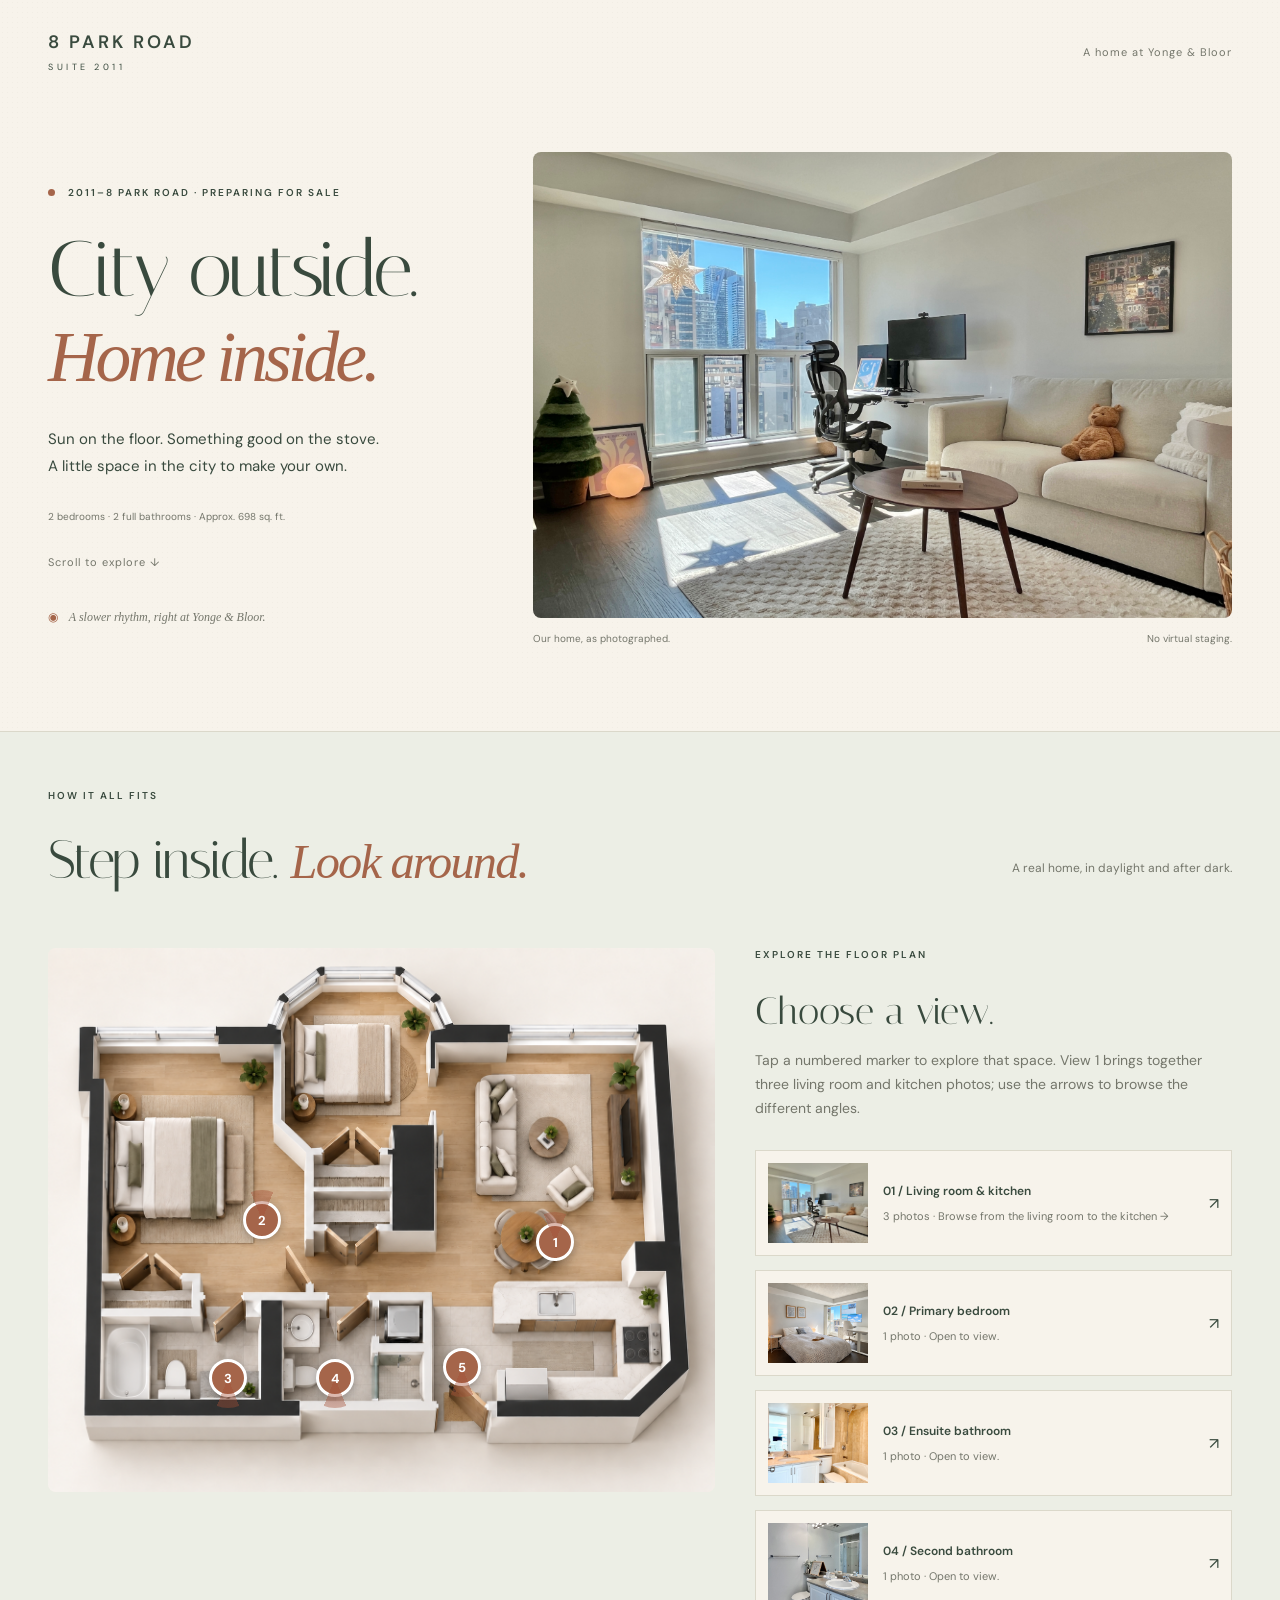
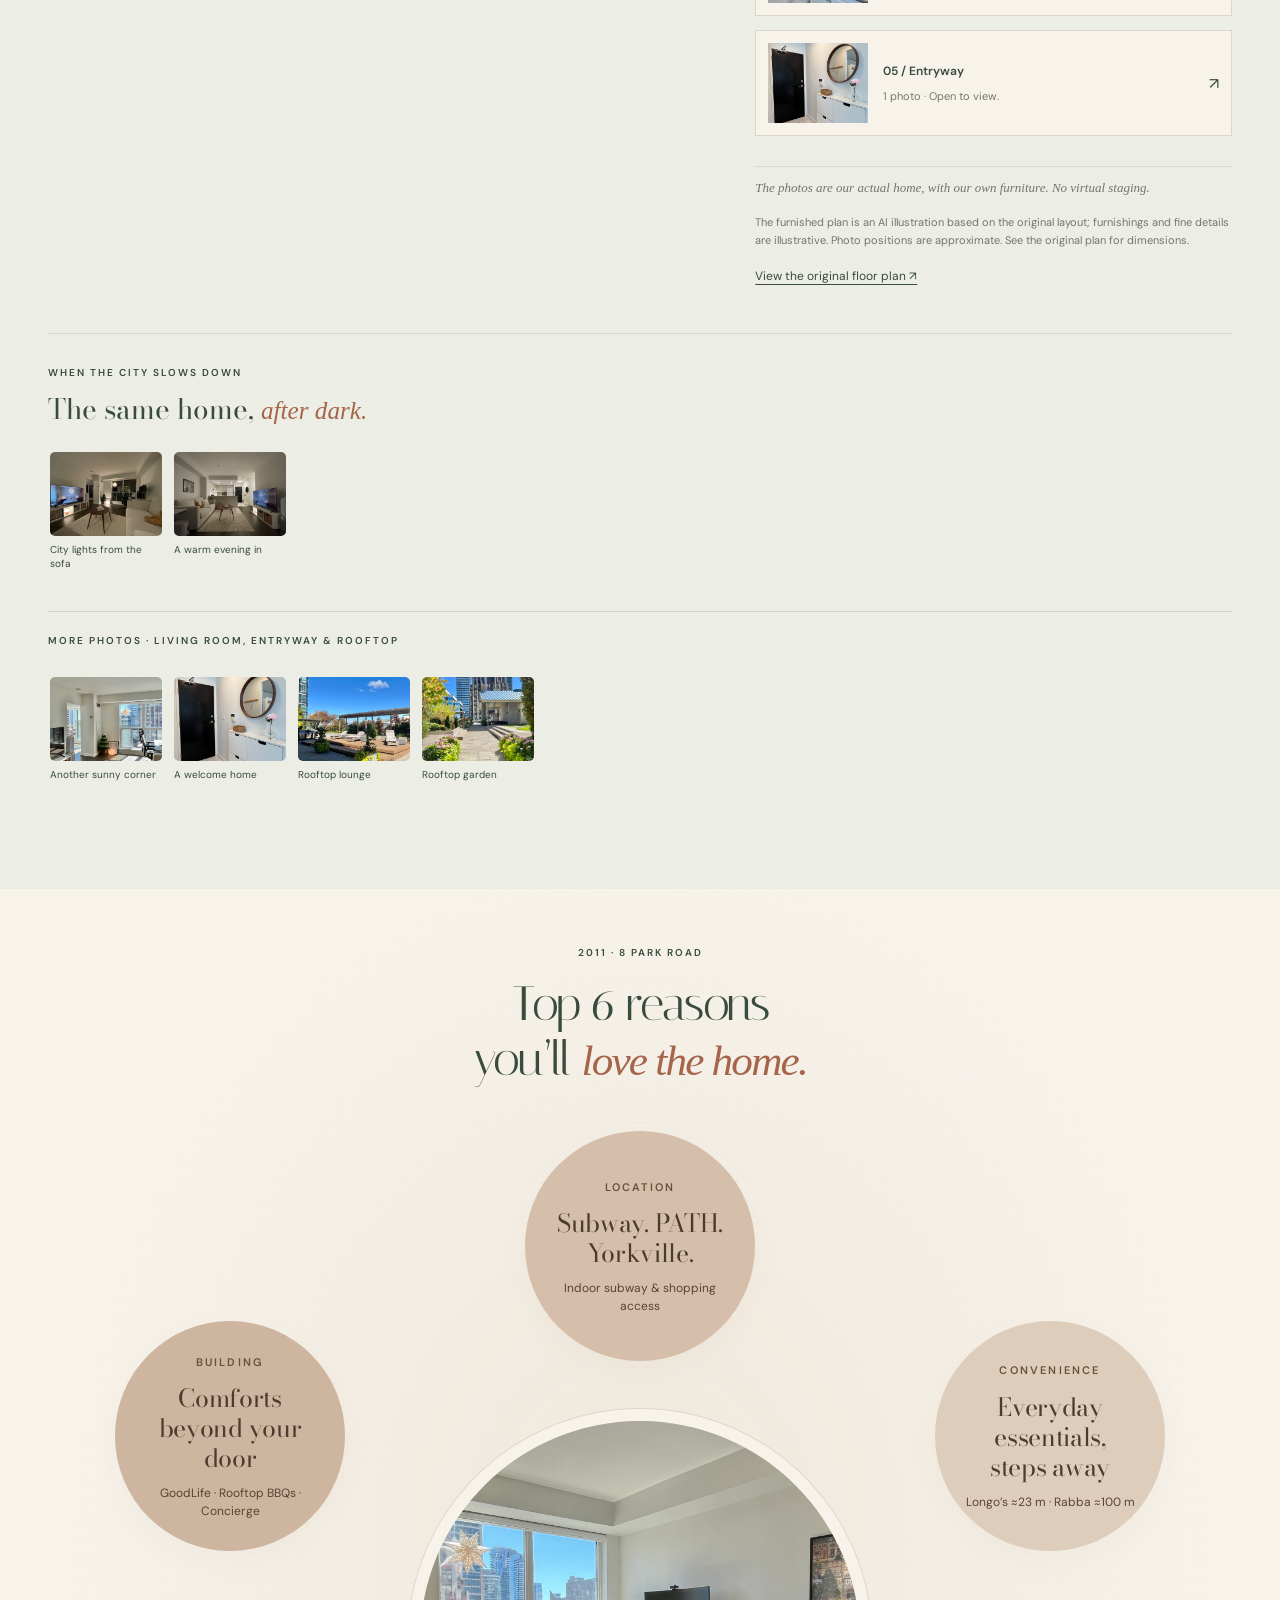
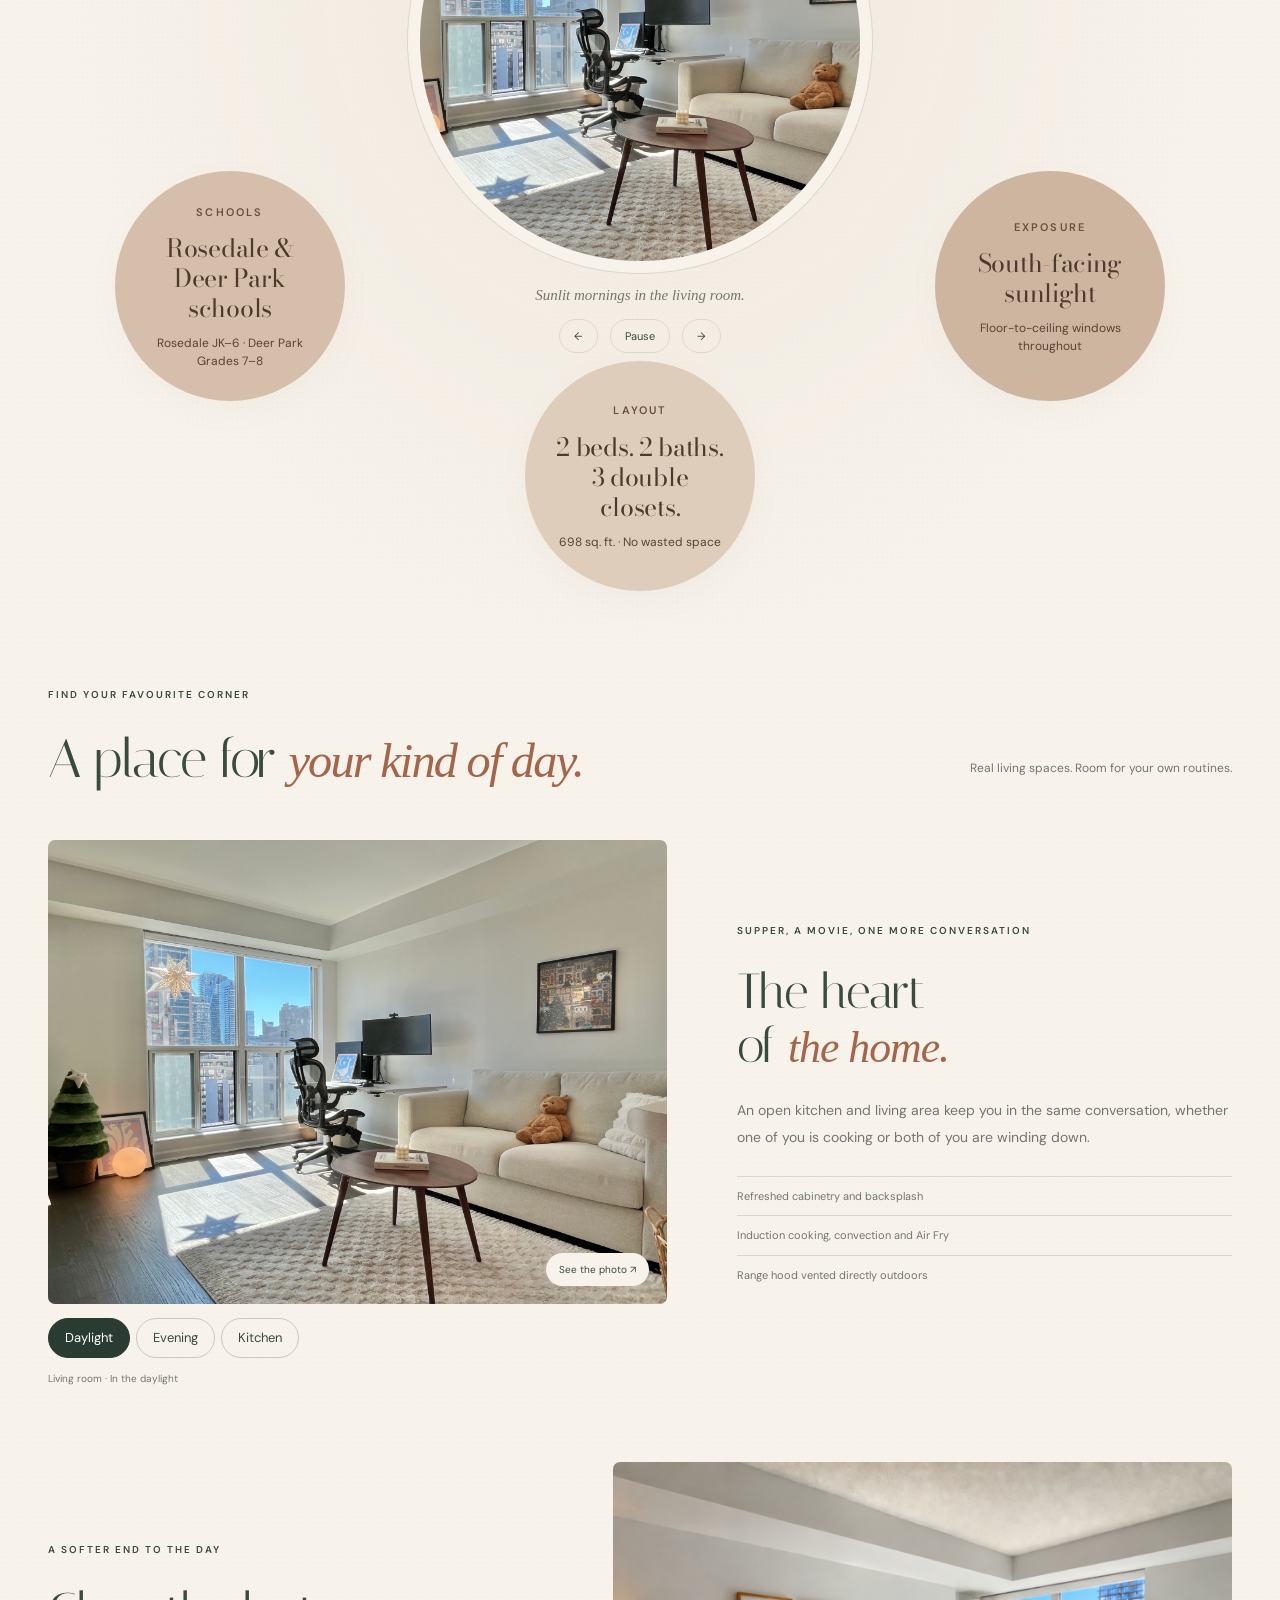
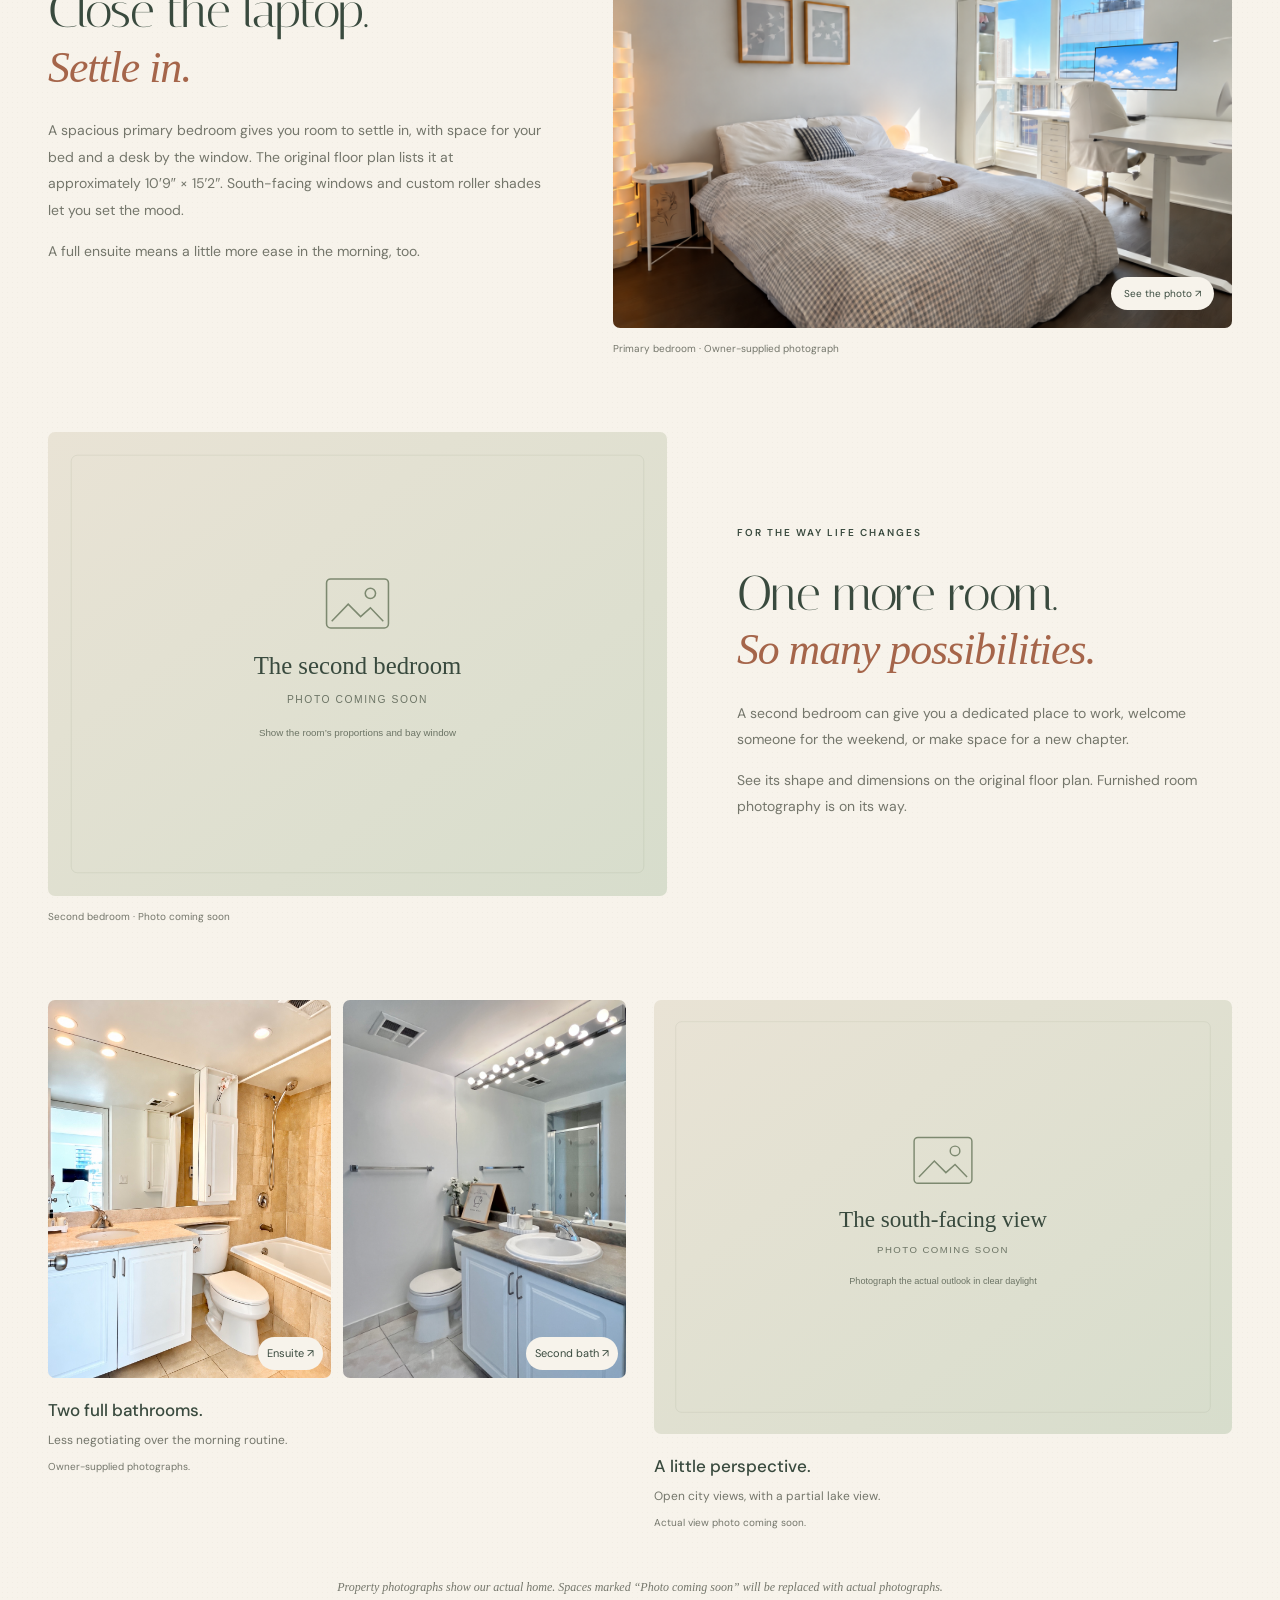
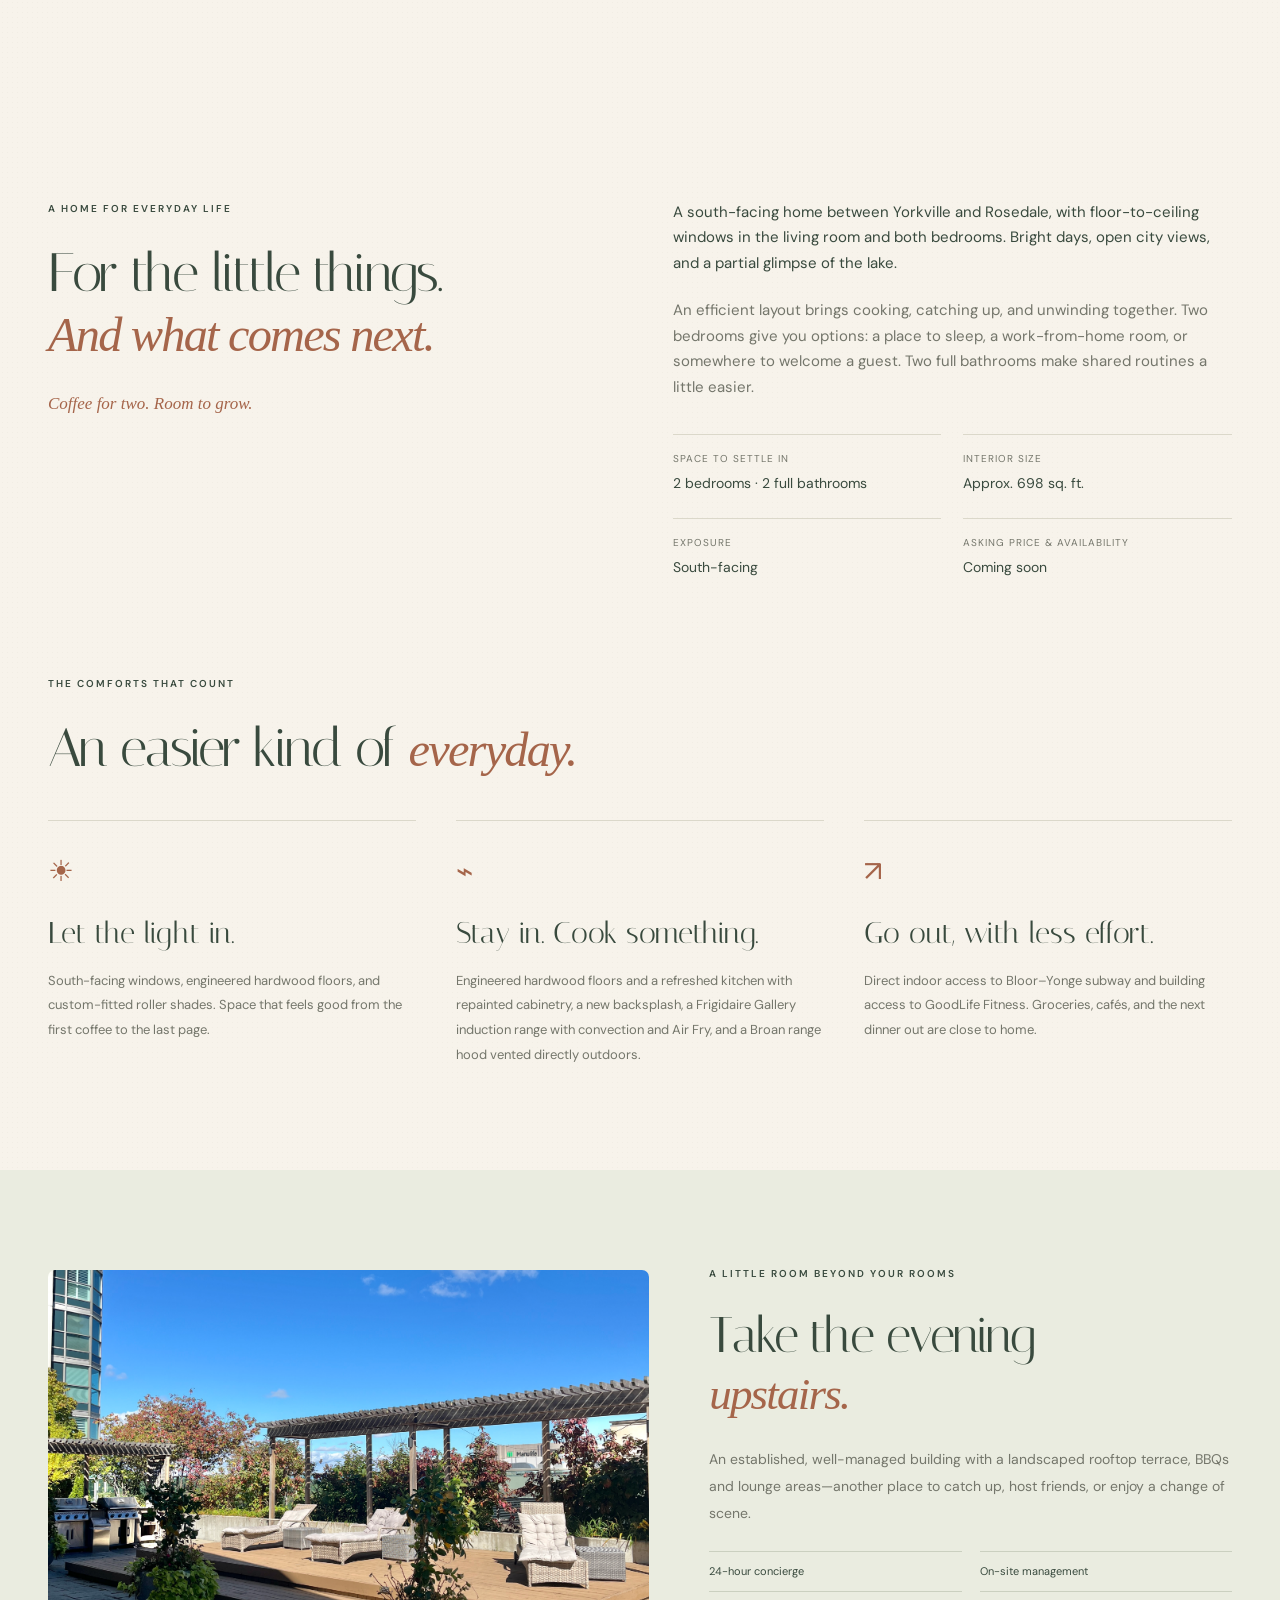
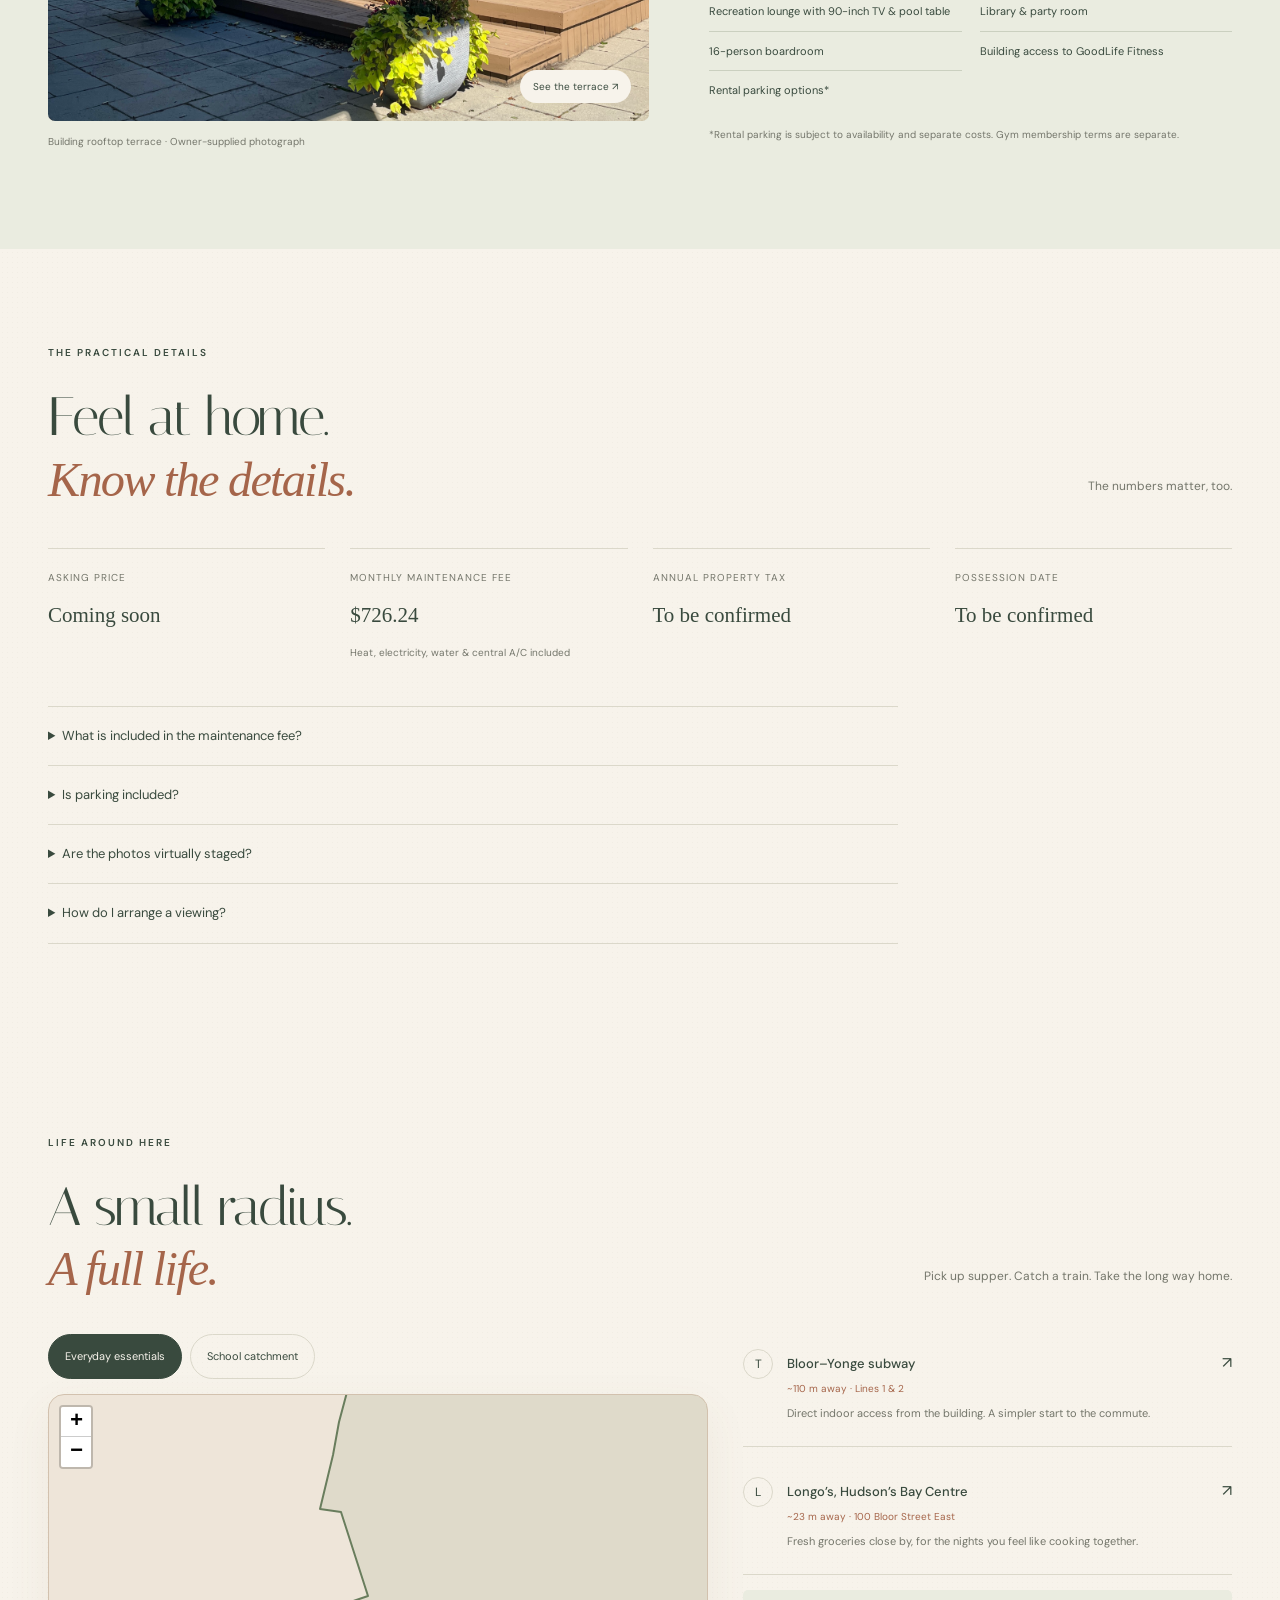
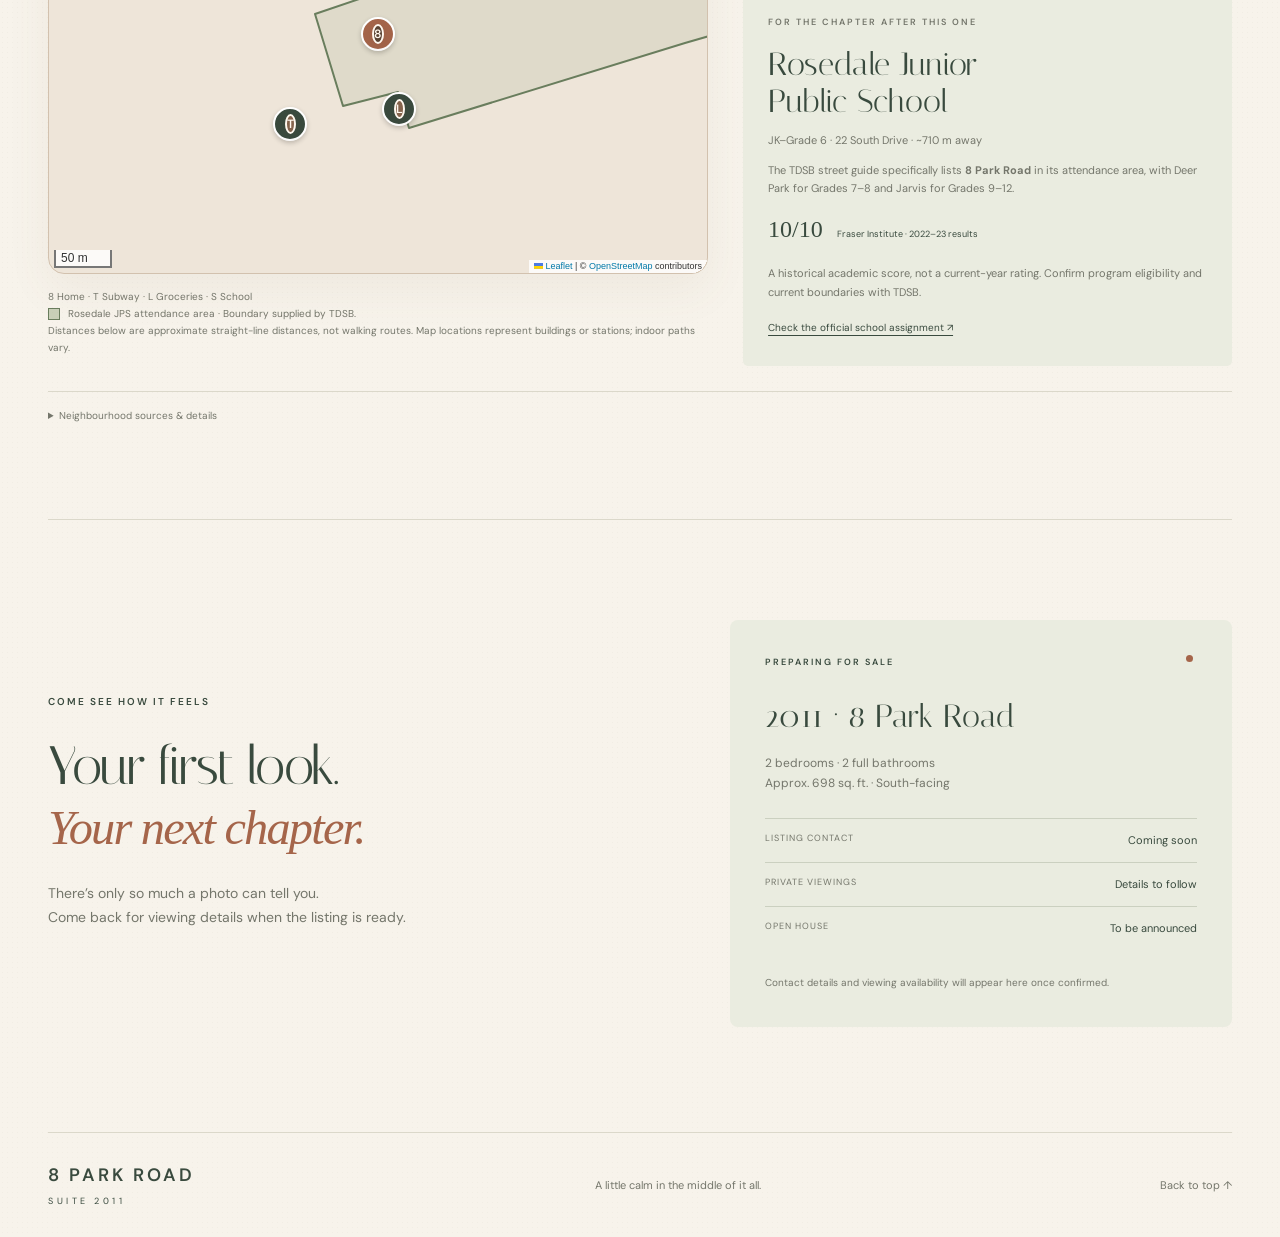
==== commit a99e1722: "Move everyday essentials to second property highlight" ====
--- a/site/index.html
+++ b/site/index.html
@@ -42,7 +42,7 @@
         <div class="extra-views"><p class="eyebrow">More photos · Living room, entryway & rooftop</p><div class="extra-photo-grid"><a href="assets/living-sunlight-angle.jpg" data-view="8" data-tour="extras"><img src="assets/living-sunlight-angle.jpg" alt="Living room with sunlight across the floor and a view toward the bedroom doorway." loading="lazy" width="1368" height="1824"><span>Another sunny corner <span aria-hidden="true">↗</span></span></a><a href="assets/entryway.jpg" data-view="9" data-tour="extras"><img src="assets/entryway.jpg" alt="Entryway with a round mirror and shoe storage." loading="lazy" width="1368" height="1824"><span>A welcome home <span aria-hidden="true">↗</span></span></a><a href="assets/rooftop-lounge.jpg" data-view="10" data-tour="extras"><img src="assets/rooftop-lounge.jpg" alt="Rooftop terrace with lounge chairs, planting, and barbecues." loading="lazy" width="1368" height="1824"><span>Rooftop lounge <span aria-hidden="true">↗</span></span></a><a href="assets/rooftop-garden.jpg" data-view="11" data-tour="extras"><img src="assets/rooftop-garden.jpg" alt="Landscaped rooftop walkway with flowers and trees." loading="lazy" width="1368" height="1824"><span>Rooftop garden <span aria-hidden="true">↗</span></span></a></div></div>
       </div>
     </section>
-    <section class="home-orbit wrap" aria-labelledby="orbit-title"><p class="eyebrow">2011 · 8 Park Road</p><h2 id="orbit-title">Top 6 reasons<br>you’ll <em>love the home.</em></h2><div class="orbit-layout"><ul class="orbit-features"><li class="orbit-feature feature-0"><span class="reason-visual" aria-hidden="true"><svg viewBox="0 0 32 32" fill="none" stroke="currentColor" stroke-width="1.3" stroke-linecap="round" stroke-linejoin="round" aria-hidden="true"><path d="M8 3h16v20H8z M8 15h16 M12 7h3 M18 7h3 M12 19h1 M19 19h1 M10 23l-3 6 M22 23l3 6"/></svg></span><div class="reason-copy"><span class="eyebrow">Location</span><b>Subway. PATH. Yorkville.</b><small class="reason-short">Indoor subway &amp; shopping access</small><p class="reason-detail">Yorkville–Rosedale location. <strong>Indoor subway + underground shopping access</strong> · Lines 1 &amp; 2 · Stay indoors in winter.</p></div></li><li class="orbit-feature feature-1"><span class="reason-visual" aria-hidden="true"><img src="assets/living-daylight.jpg" alt="" loading="lazy" width="100" height="100"></span><div class="reason-copy"><span class="eyebrow">Exposure</span><b>South-facing sunlight</b><small class="reason-short">Floor-to-ceiling windows throughout</small><p class="reason-detail"><strong>South-facing, floor-to-ceiling windows</strong> in the living room + both bedrooms · City + partial lake views.</p></div></li><li class="orbit-feature feature-2"><span class="reason-visual" aria-hidden="true"><img src="assets/primary-bedroom.png" alt="" loading="lazy" width="100" height="100"></span><div class="reason-copy"><span class="eyebrow">Layout</span><b>2 beds. 2 baths. 3 double closets.</b><small class="reason-short">698 sq. ft. · No wasted space</small><p class="reason-detail">Approx. 698 sq. ft. · Open layout · Spacious primary · No wasted space. Bedroom + hallway closets · Owner-occupier comfort + long-term rental appeal.</p></div></li><li class="orbit-feature feature-3"><span class="reason-visual" aria-hidden="true"><svg viewBox="0 0 32 32" fill="none" stroke="currentColor" stroke-width="1.3" stroke-linecap="round" stroke-linejoin="round" aria-hidden="true"><path d="M5 11h22l-2 17H7z M11 11V8a5 5 0 0 1 10 0v3"/></svg></span><div class="reason-copy"><span class="eyebrow">Convenience</span><b>Everyday essentials, steps away</b><small class="reason-short">Longo’s ≈23 m · Rabba ≈100 m</small><p class="reason-detail"><strong>Longo’s ≈23 m · 24-hour Rabba ≈100 m.</strong> H-Mart, Shoppers, Holt Renfrew, cafés + dining nearby · U of T + hospitals within easy reach.</p></div></li><li class="orbit-feature feature-4"><span class="reason-visual" aria-hidden="true"><svg viewBox="0 0 32 32" fill="none" stroke="currentColor" stroke-width="1.3" stroke-linecap="round" stroke-linejoin="round" aria-hidden="true"><path d="M4 13l12-9 12 9 M7 12v17h18V12 M13 29v-9h6v9 M12 13h8"/></svg></span><div class="reason-copy"><span class="eyebrow">Schools</span><b>Rosedale &amp; Deer Park schools</b><small class="reason-short">Rosedale JK–6 · Deer Park Grades 7–8</small><p class="reason-detail"><strong>Rosedale Junior PS (JK–6)</strong> · Top-performing public elementary school. Deer Park Junior &amp; Senior PS (Grades 7–8).</p></div></li><li class="orbit-feature feature-5"><span class="reason-visual" aria-hidden="true"><img src="assets/rooftop-lounge.jpg" alt="" loading="lazy" width="100" height="100"></span><div class="reason-copy"><span class="eyebrow">Building</span><b>Comforts beyond your door</b><small class="reason-short">GoodLife · Rooftop BBQs · Concierge</small><p class="reason-detail">GoodLife access* · Rooftop BBQs · 24-hour concierge. <strong>$726.24/month</strong> includes hydro, heat, water + A/C. *Gym membership separate.</p></div></li></ul><figure class="orbit-photo"><div class="orbit-circle"><img class="orbit-image is-visible" src="assets/living-daylight.jpg" alt="Sunlit living room with a sofa beside the windows" width="1824" height="1368"><img class="orbit-image" alt="" width="1824" height="1368" aria-hidden="true"></div><figcaption>Sunlit mornings in the living room.</figcaption><div class="orbit-controls"><button type="button" class="orbit-prev" aria-label="Previous interior photo">←</button><button type="button" class="orbit-pause" aria-label="Pause interior slideshow">Pause</button><button type="button" class="orbit-next" aria-label="Next interior photo">→</button></div></figure></div></section>
+    <section class="home-orbit wrap" aria-labelledby="orbit-title"><p class="eyebrow">2011 · 8 Park Road</p><h2 id="orbit-title">Top 6 reasons<br>you’ll <em>love the home.</em></h2><div class="orbit-layout"><ul class="orbit-features"><li class="orbit-feature feature-0"><span class="reason-visual" aria-hidden="true"><svg viewBox="0 0 32 32" fill="none" stroke="currentColor" stroke-width="1.3" stroke-linecap="round" stroke-linejoin="round" aria-hidden="true"><path d="M8 3h16v20H8z M8 15h16 M12 7h3 M18 7h3 M12 19h1 M19 19h1 M10 23l-3 6 M22 23l3 6"/></svg></span><div class="reason-copy"><span class="eyebrow">Location</span><b>Subway. PATH. Yorkville.</b><small class="reason-short">Indoor subway &amp; shopping access</small><p class="reason-detail">Yorkville–Rosedale location. <strong>Indoor subway + underground shopping access</strong> · Lines 1 &amp; 2 · Stay indoors in winter.</p></div></li><li class="orbit-feature feature-1"><span class="reason-visual" aria-hidden="true"><svg viewBox="0 0 32 32" fill="none" stroke="currentColor" stroke-width="1.3" stroke-linecap="round" stroke-linejoin="round" aria-hidden="true"><path d="M5 11h22l-2 17H7z M11 11V8a5 5 0 0 1 10 0v3"/></svg></span><div class="reason-copy"><span class="eyebrow">Convenience</span><b>Everyday essentials, steps away</b><small class="reason-short">Longo’s ≈23 m · Rabba ≈100 m</small><p class="reason-detail"><strong>Longo’s ≈23 m · 24-hour Rabba ≈100 m.</strong> H-Mart, Shoppers, Holt Renfrew, cafés + dining nearby · U of T + hospitals within easy reach.</p></div></li><li class="orbit-feature feature-2"><span class="reason-visual" aria-hidden="true"><img src="assets/living-daylight.jpg" alt="" loading="lazy" width="100" height="100"></span><div class="reason-copy"><span class="eyebrow">Exposure</span><b>South-facing sunlight</b><small class="reason-short">Floor-to-ceiling windows throughout</small><p class="reason-detail"><strong>South-facing, floor-to-ceiling windows</strong> in the living room + both bedrooms · City + partial lake views.</p></div></li><li class="orbit-feature feature-3"><span class="reason-visual" aria-hidden="true"><img src="assets/primary-bedroom.png" alt="" loading="lazy" width="100" height="100"></span><div class="reason-copy"><span class="eyebrow">Layout</span><b>2 beds. 2 baths. 3 double closets.</b><small class="reason-short">698 sq. ft. · No wasted space</small><p class="reason-detail">Approx. 698 sq. ft. · Efficient layout. Owner-occupier comfort + <strong>long-term rental appeal.</strong></p></div></li><li class="orbit-feature feature-4"><span class="reason-visual" aria-hidden="true"><svg viewBox="0 0 32 32" fill="none" stroke="currentColor" stroke-width="1.3" stroke-linecap="round" stroke-linejoin="round" aria-hidden="true"><path d="M4 13l12-9 12 9 M7 12v17h18V12 M13 29v-9h6v9 M12 13h8"/></svg></span><div class="reason-copy"><span class="eyebrow">Schools</span><b>Rosedale &amp; Deer Park schools</b><small class="reason-short">Rosedale JK–6 · Deer Park Grades 7–8</small><p class="reason-detail"><strong>Rosedale Junior PS (JK–6)</strong> · Top-performing public elementary school. Deer Park Junior &amp; Senior PS (Grades 7–8).</p></div></li><li class="orbit-feature feature-5"><span class="reason-visual" aria-hidden="true"><img src="assets/rooftop-lounge.jpg" alt="" loading="lazy" width="100" height="100"></span><div class="reason-copy"><span class="eyebrow">Building</span><b>Comforts beyond your door</b><small class="reason-short">GoodLife · Rooftop BBQs · Concierge</small><p class="reason-detail">GoodLife access* · Rooftop BBQs · 24-hour concierge. <strong>All inclusive maintenance fee</strong> · Hydro, heat, water + A/C. *Gym membership separate.</p></div></li></ul><figure class="orbit-photo"><div class="orbit-circle"><img class="orbit-image is-visible" src="assets/living-daylight.jpg" alt="Sunlit living room with a sofa beside the windows" width="1824" height="1368"><img class="orbit-image" alt="" width="1824" height="1368" aria-hidden="true"></div><figcaption>Sunlit mornings in the living room.</figcaption><div class="orbit-controls"><button type="button" class="orbit-prev" aria-label="Previous interior photo">←</button><button type="button" class="orbit-pause" aria-label="Pause interior slideshow">Pause</button><button type="button" class="orbit-next" aria-label="Next interior photo">→</button></div></figure></div></section>
     <section class="room-stories wrap section" id="rooms" aria-labelledby="rooms-title"><div class="section-heading"><div><p class="eyebrow">Find your favourite corner</p><h2 id="rooms-title">A place for <em>your kind of day.</em></h2></div><p class="muted">Real living spaces. Room for your own routines.</p></div>
       <article class="room-story"><figure class="story-photo living-scenes"><a class="scene-main" href="assets/living-daylight.jpg" data-view="6" aria-label="Open the selected living room or kitchen photograph"><img src="assets/living-daylight.jpg" alt="Sunlit living room with a sofa and desk beside the windows" loading="lazy" width="1824" height="1368"><span class="photo-expand">See the photo ↗</span></a><div class="scene-selector" role="group" aria-label="Living and kitchen photo views"><a href="assets/living-daylight.jpg" data-scene="6" aria-current="true">Daylight</a><a href="assets/living-to-windows.jpg" data-scene="1">Evening</a><a href="assets/kitchen-daylight.jpg" data-scene="7">Kitchen</a></div><figcaption aria-live="polite">Living room · In the daylight</figcaption></figure><div class="story-copy"><p class="eyebrow">Supper, a movie, one more conversation</p><h3>The heart<br>of <em>the home.</em></h3><p>An open kitchen and living area keep you in the same conversation, whether one of you is cooking or both of you are winding down.</p><ul class="quiet-features"><li>Refreshed cabinetry and backsplash</li><li>Induction cooking, convection and Air Fry</li><li>Range hood vented directly outdoors</li></ul></div></article>
       <article class="room-story reverse"><figure class="story-photo"><a href="assets/primary-bedroom.png" data-view="3"><img src="assets/primary-bedroom.png" alt="Primary bedroom with a bed, warm lighting, and a desk beside the bright windows" loading="lazy" width="1445" height="1088"><span class="photo-expand">See the photo ↗</span></a><figcaption>Primary bedroom · Owner-supplied photograph</figcaption></figure><div class="story-copy"><p class="eyebrow">A softer end to the day</p><h3>Close the laptop.<br><em>Settle in.</em></h3><p>A spacious primary bedroom gives you room to settle in, with space for your bed and a desk by the window. The original floor plan lists it at approximately 10′9″ × 15′2″. South-facing windows and custom roller shades let you set the mood.</p><p class="muted">A full ensuite means a little more ease in the morning, too.</p></div></article>
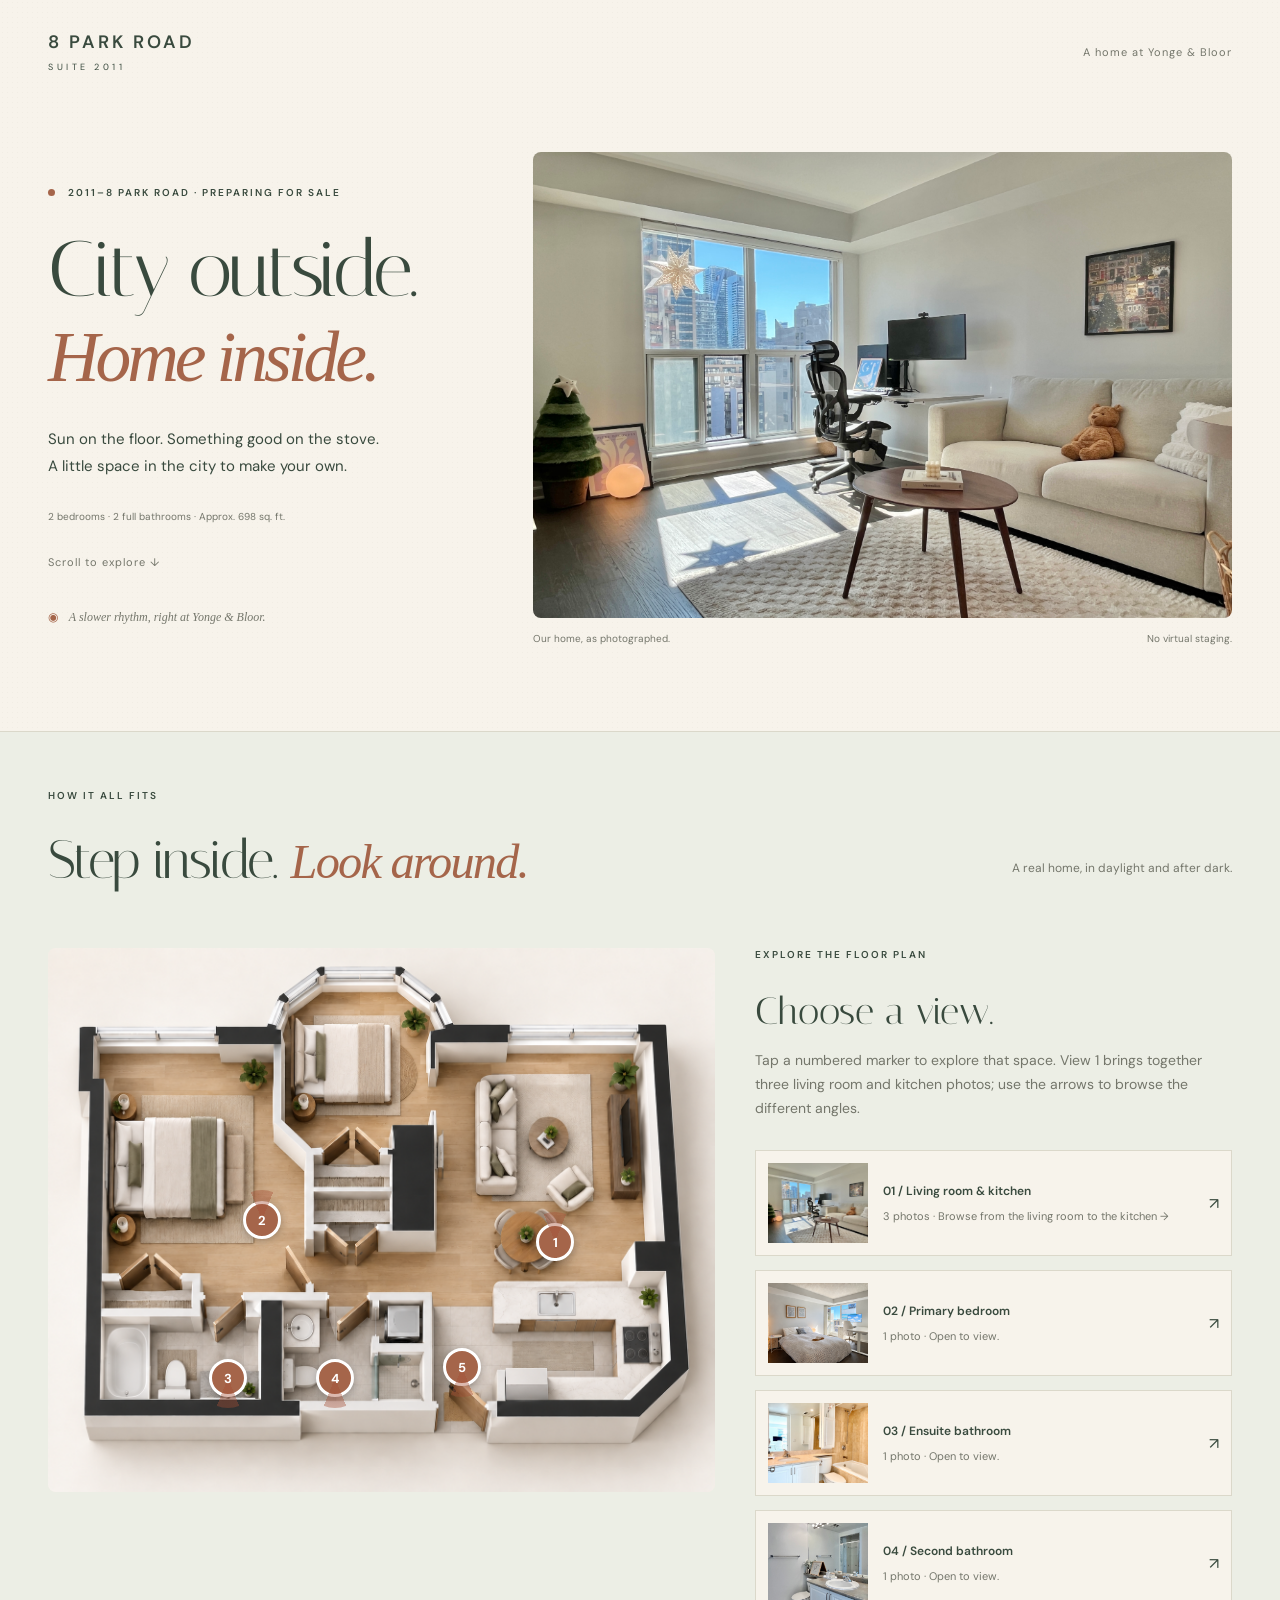
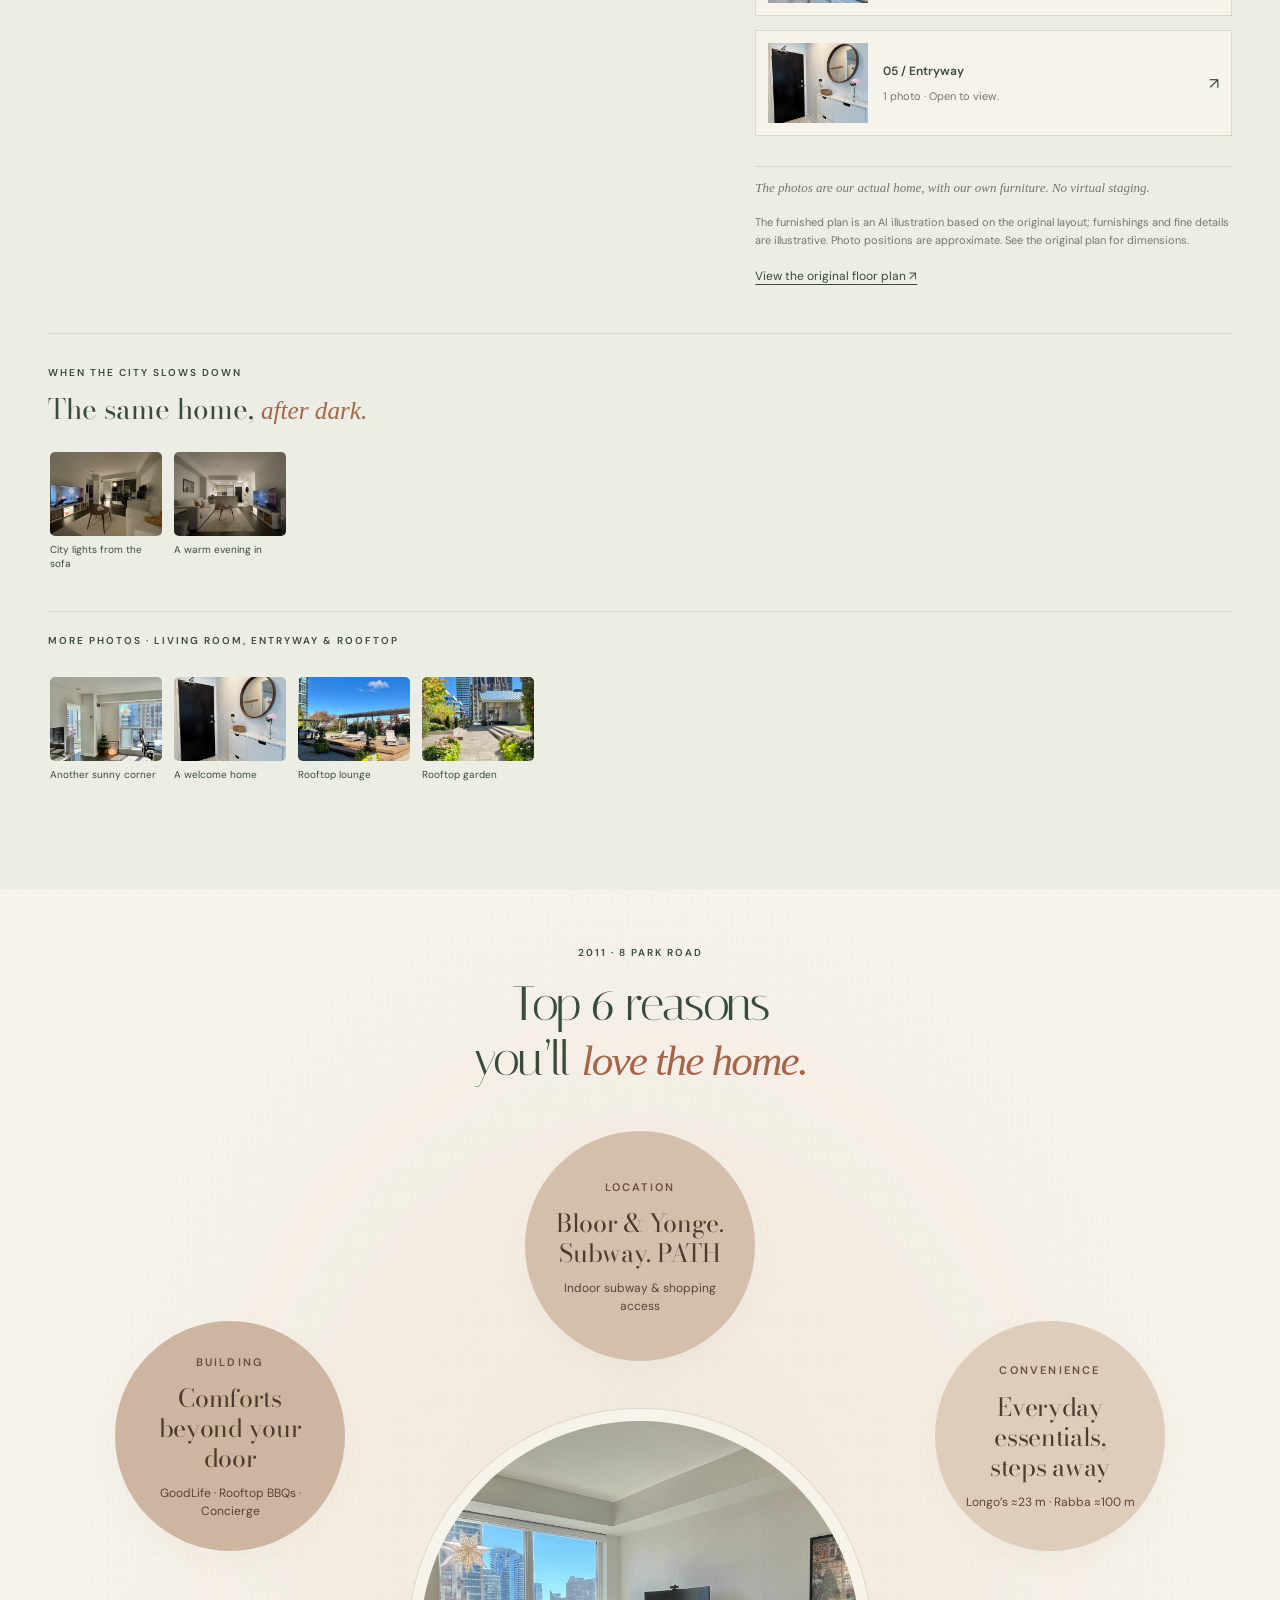
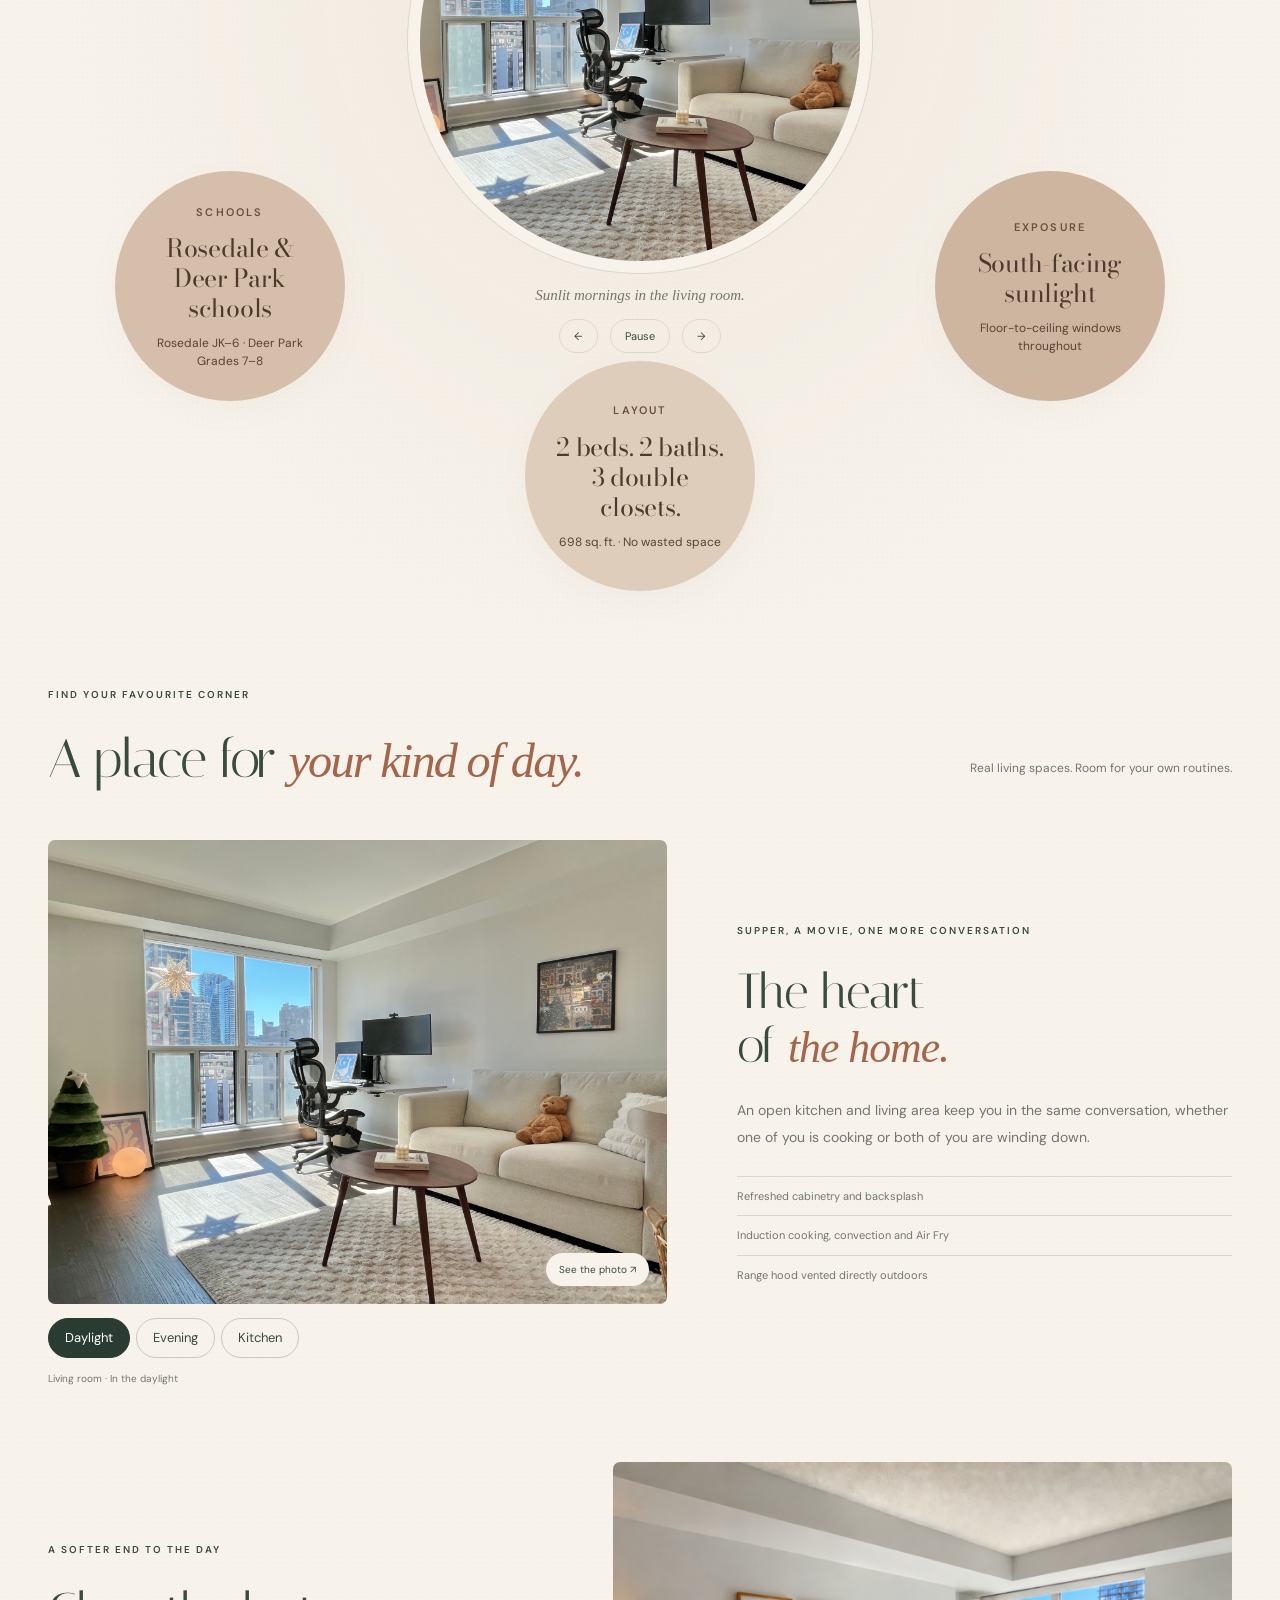
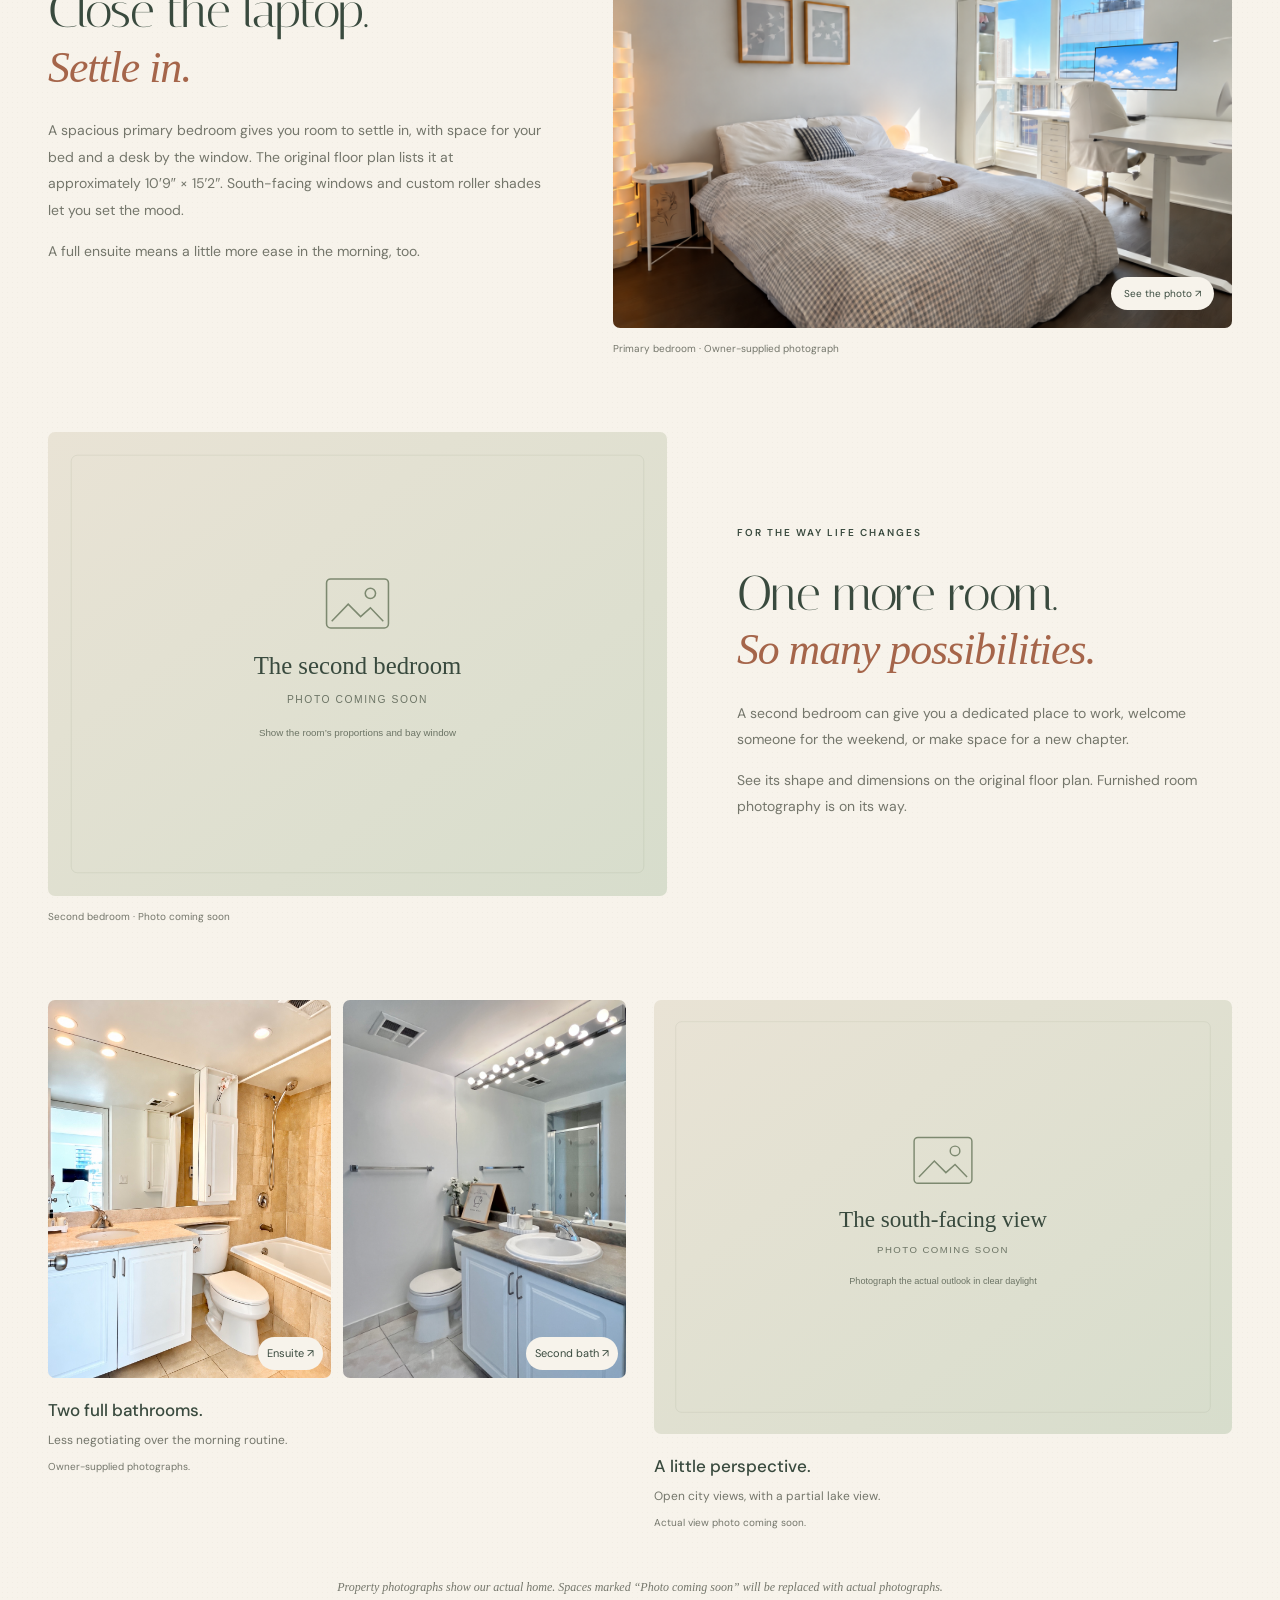
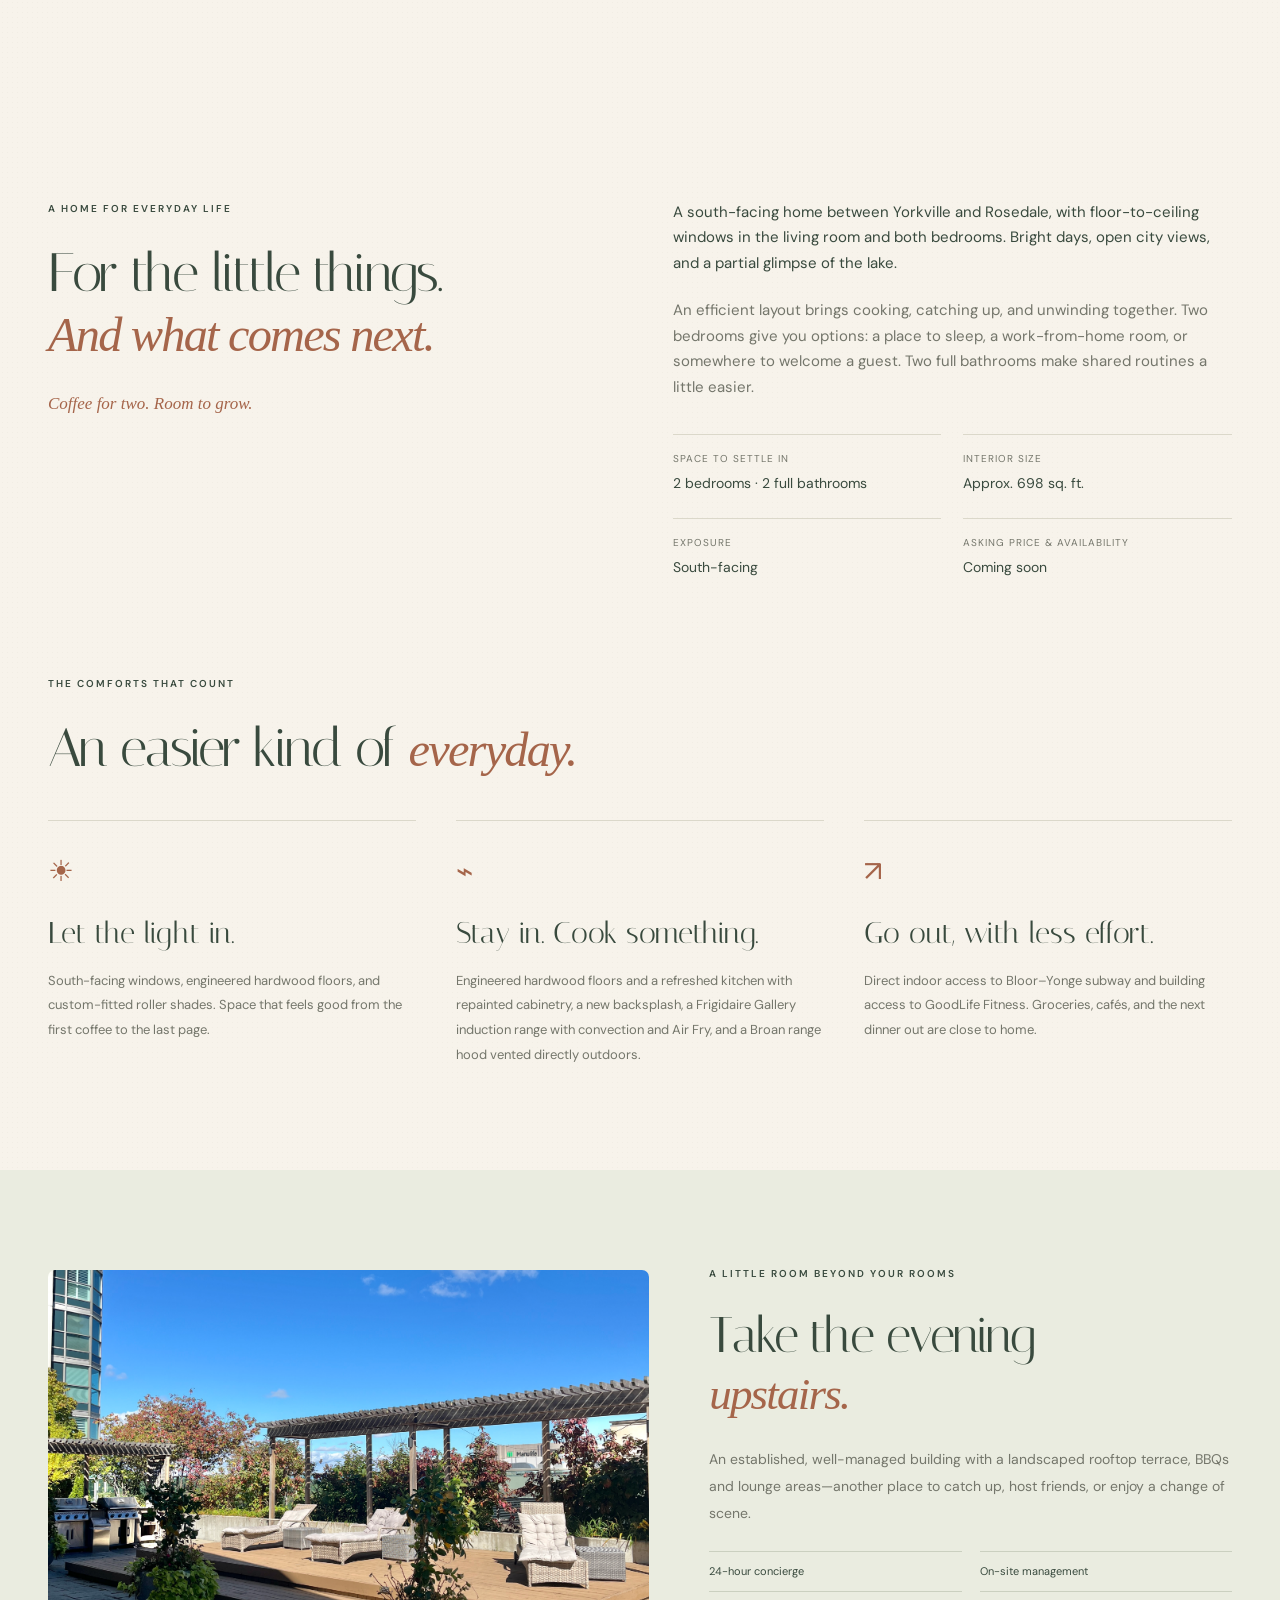
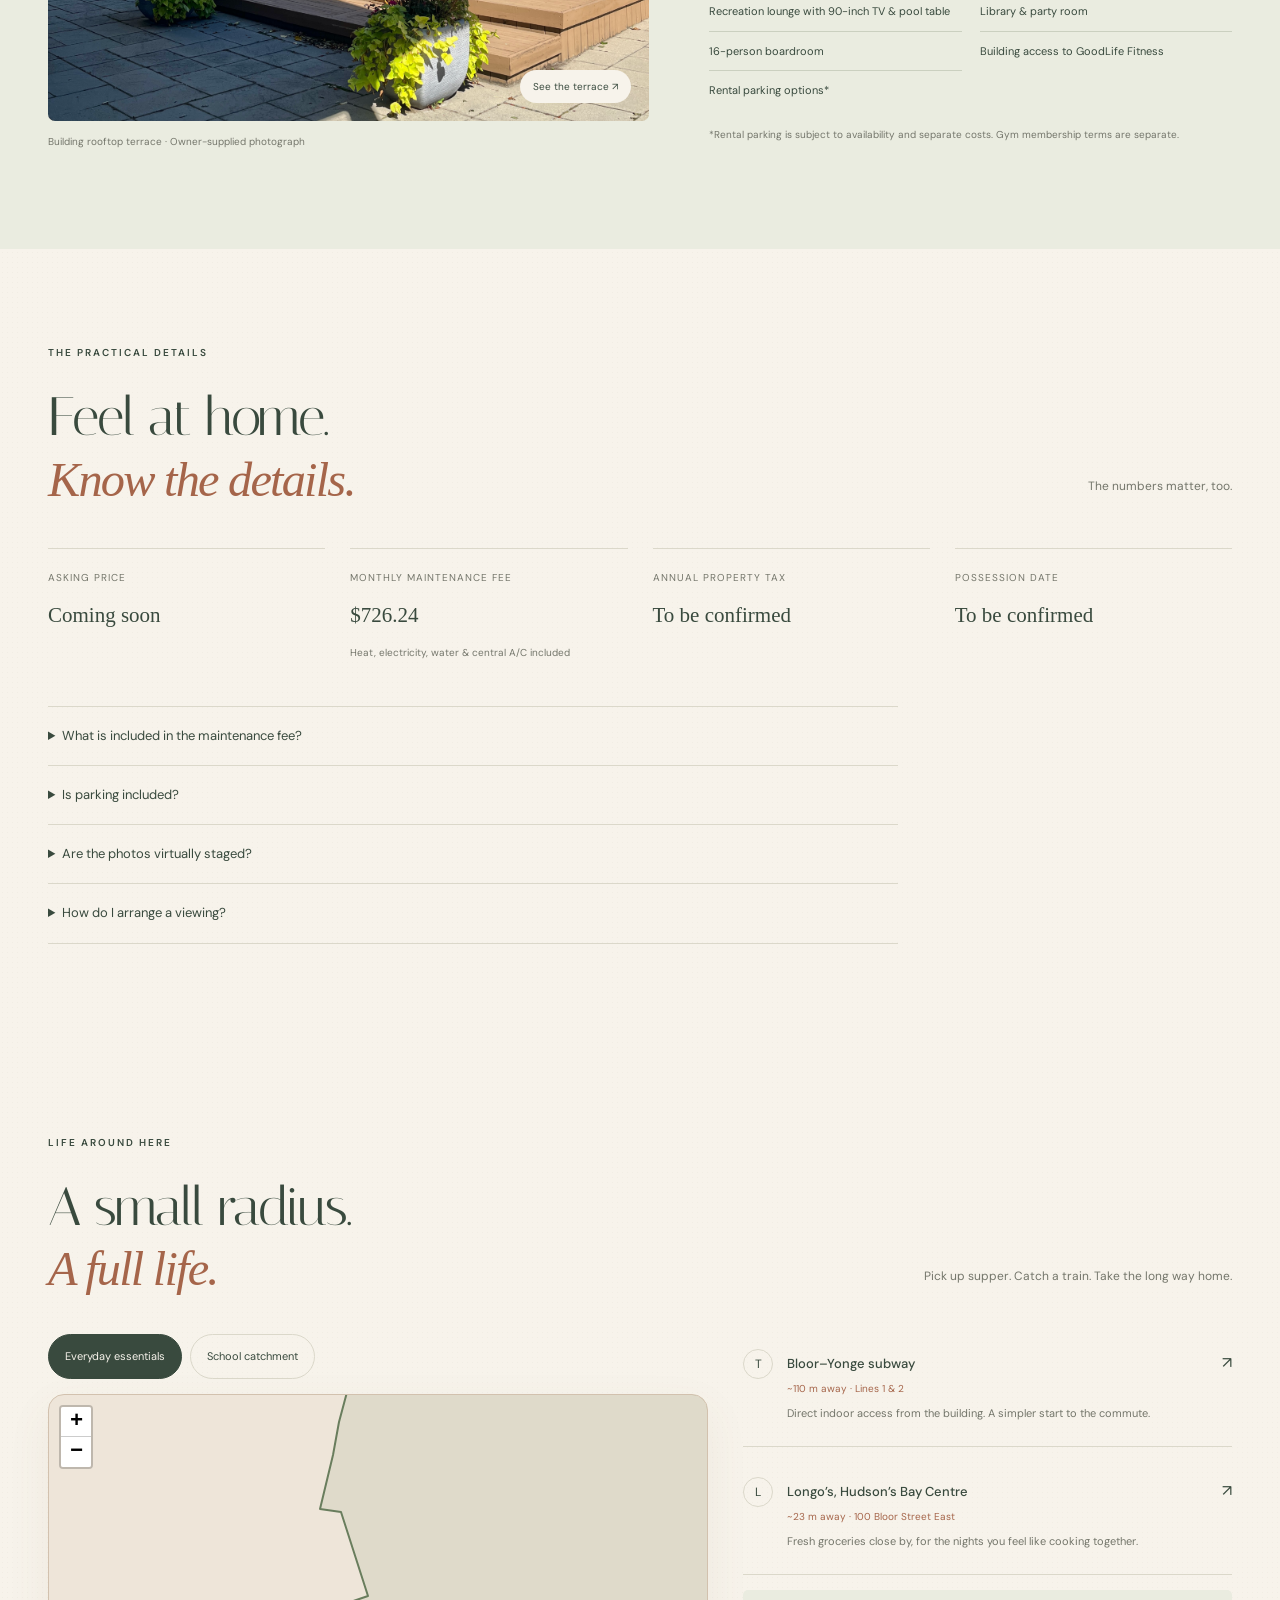
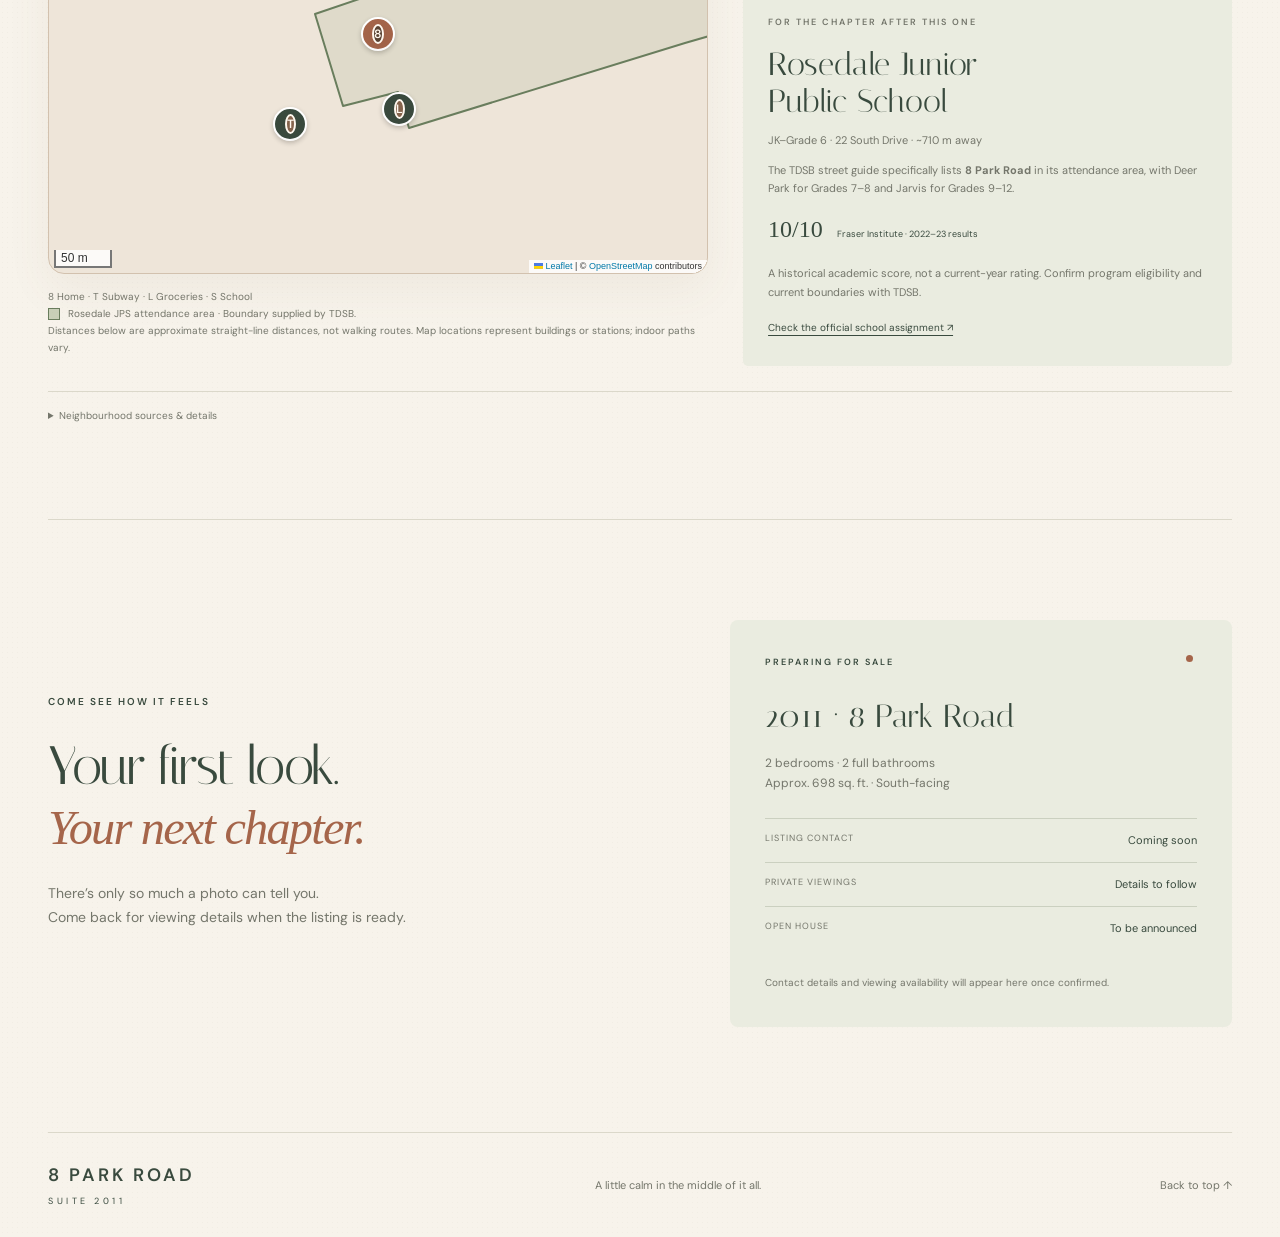
==== commit 26a1e796: "Update first highlight heading to Bloor and Yonge Subway PATH" ====
--- a/site/index.html
+++ b/site/index.html
@@ -42,7 +42,7 @@
         <div class="extra-views"><p class="eyebrow">More photos · Living room, entryway & rooftop</p><div class="extra-photo-grid"><a href="assets/living-sunlight-angle.jpg" data-view="8" data-tour="extras"><img src="assets/living-sunlight-angle.jpg" alt="Living room with sunlight across the floor and a view toward the bedroom doorway." loading="lazy" width="1368" height="1824"><span>Another sunny corner <span aria-hidden="true">↗</span></span></a><a href="assets/entryway.jpg" data-view="9" data-tour="extras"><img src="assets/entryway.jpg" alt="Entryway with a round mirror and shoe storage." loading="lazy" width="1368" height="1824"><span>A welcome home <span aria-hidden="true">↗</span></span></a><a href="assets/rooftop-lounge.jpg" data-view="10" data-tour="extras"><img src="assets/rooftop-lounge.jpg" alt="Rooftop terrace with lounge chairs, planting, and barbecues." loading="lazy" width="1368" height="1824"><span>Rooftop lounge <span aria-hidden="true">↗</span></span></a><a href="assets/rooftop-garden.jpg" data-view="11" data-tour="extras"><img src="assets/rooftop-garden.jpg" alt="Landscaped rooftop walkway with flowers and trees." loading="lazy" width="1368" height="1824"><span>Rooftop garden <span aria-hidden="true">↗</span></span></a></div></div>
       </div>
     </section>
-    <section class="home-orbit wrap" aria-labelledby="orbit-title"><p class="eyebrow">2011 · 8 Park Road</p><h2 id="orbit-title">Top 6 reasons<br>you’ll <em>love the home.</em></h2><div class="orbit-layout"><ul class="orbit-features"><li class="orbit-feature feature-0"><span class="reason-visual" aria-hidden="true"><svg viewBox="0 0 32 32" fill="none" stroke="currentColor" stroke-width="1.3" stroke-linecap="round" stroke-linejoin="round" aria-hidden="true"><path d="M8 3h16v20H8z M8 15h16 M12 7h3 M18 7h3 M12 19h1 M19 19h1 M10 23l-3 6 M22 23l3 6"/></svg></span><div class="reason-copy"><span class="eyebrow">Location</span><b>Subway. PATH. Yorkville.</b><small class="reason-short">Indoor subway &amp; shopping access</small><p class="reason-detail">Yorkville–Rosedale location. <strong>Indoor subway + underground shopping access</strong> · Lines 1 &amp; 2 · Stay indoors in winter.</p></div></li><li class="orbit-feature feature-1"><span class="reason-visual" aria-hidden="true"><svg viewBox="0 0 32 32" fill="none" stroke="currentColor" stroke-width="1.3" stroke-linecap="round" stroke-linejoin="round" aria-hidden="true"><path d="M5 11h22l-2 17H7z M11 11V8a5 5 0 0 1 10 0v3"/></svg></span><div class="reason-copy"><span class="eyebrow">Convenience</span><b>Everyday essentials, steps away</b><small class="reason-short">Longo’s ≈23 m · Rabba ≈100 m</small><p class="reason-detail"><strong>Longo’s ≈23 m · 24-hour Rabba ≈100 m.</strong> H-Mart, Shoppers, Holt Renfrew, cafés + dining nearby · U of T + hospitals within easy reach.</p></div></li><li class="orbit-feature feature-2"><span class="reason-visual" aria-hidden="true"><img src="assets/living-daylight.jpg" alt="" loading="lazy" width="100" height="100"></span><div class="reason-copy"><span class="eyebrow">Exposure</span><b>South-facing sunlight</b><small class="reason-short">Floor-to-ceiling windows throughout</small><p class="reason-detail"><strong>South-facing, floor-to-ceiling windows</strong> in the living room + both bedrooms · City + partial lake views.</p></div></li><li class="orbit-feature feature-3"><span class="reason-visual" aria-hidden="true"><img src="assets/primary-bedroom.png" alt="" loading="lazy" width="100" height="100"></span><div class="reason-copy"><span class="eyebrow">Layout</span><b>2 beds. 2 baths. 3 double closets.</b><small class="reason-short">698 sq. ft. · No wasted space</small><p class="reason-detail">Approx. 698 sq. ft. · Efficient layout. Owner-occupier comfort + <strong>long-term rental appeal.</strong></p></div></li><li class="orbit-feature feature-4"><span class="reason-visual" aria-hidden="true"><svg viewBox="0 0 32 32" fill="none" stroke="currentColor" stroke-width="1.3" stroke-linecap="round" stroke-linejoin="round" aria-hidden="true"><path d="M4 13l12-9 12 9 M7 12v17h18V12 M13 29v-9h6v9 M12 13h8"/></svg></span><div class="reason-copy"><span class="eyebrow">Schools</span><b>Rosedale &amp; Deer Park schools</b><small class="reason-short">Rosedale JK–6 · Deer Park Grades 7–8</small><p class="reason-detail"><strong>Rosedale Junior PS (JK–6)</strong> · Top-performing public elementary school. Deer Park Junior &amp; Senior PS (Grades 7–8).</p></div></li><li class="orbit-feature feature-5"><span class="reason-visual" aria-hidden="true"><img src="assets/rooftop-lounge.jpg" alt="" loading="lazy" width="100" height="100"></span><div class="reason-copy"><span class="eyebrow">Building</span><b>Comforts beyond your door</b><small class="reason-short">GoodLife · Rooftop BBQs · Concierge</small><p class="reason-detail">GoodLife access* · Rooftop BBQs · 24-hour concierge. <strong>All inclusive maintenance fee</strong> · Hydro, heat, water + A/C. *Gym membership separate.</p></div></li></ul><figure class="orbit-photo"><div class="orbit-circle"><img class="orbit-image is-visible" src="assets/living-daylight.jpg" alt="Sunlit living room with a sofa beside the windows" width="1824" height="1368"><img class="orbit-image" alt="" width="1824" height="1368" aria-hidden="true"></div><figcaption>Sunlit mornings in the living room.</figcaption><div class="orbit-controls"><button type="button" class="orbit-prev" aria-label="Previous interior photo">←</button><button type="button" class="orbit-pause" aria-label="Pause interior slideshow">Pause</button><button type="button" class="orbit-next" aria-label="Next interior photo">→</button></div></figure></div></section>
+    <section class="home-orbit wrap" aria-labelledby="orbit-title"><p class="eyebrow">2011 · 8 Park Road</p><h2 id="orbit-title">Top 6 reasons<br>you’ll <em>love the home.</em></h2><div class="orbit-layout"><ul class="orbit-features"><li class="orbit-feature feature-0"><span class="reason-visual" aria-hidden="true"><svg viewBox="0 0 32 32" fill="none" stroke="currentColor" stroke-width="1.3" stroke-linecap="round" stroke-linejoin="round" aria-hidden="true"><path d="M8 3h16v20H8z M8 15h16 M12 7h3 M18 7h3 M12 19h1 M19 19h1 M10 23l-3 6 M22 23l3 6"/></svg></span><div class="reason-copy"><span class="eyebrow">Location</span><b>Bloor &amp; Yonge. Subway. PATH</b><small class="reason-short">Indoor subway &amp; shopping access</small><p class="reason-detail"><strong>Indoor access to Bloor-Yonge subway, Lines 1 &amp; 2 + underground path</strong> · Stay indoors in winter.</p></div></li><li class="orbit-feature feature-1"><span class="reason-visual" aria-hidden="true"><svg viewBox="0 0 32 32" fill="none" stroke="currentColor" stroke-width="1.3" stroke-linecap="round" stroke-linejoin="round" aria-hidden="true"><path d="M5 11h22l-2 17H7z M11 11V8a5 5 0 0 1 10 0v3"/></svg></span><div class="reason-copy"><span class="eyebrow">Convenience</span><b>Everyday essentials, steps away</b><small class="reason-short">Longo’s ≈23 m · Rabba ≈100 m</small><p class="reason-detail"><strong>Longo’s ≈23 m · 24-hour Rabba ≈100 m.</strong> H-Mart, Shoppers, Holt Renfrew, cafés + dining nearby · U of T + hospitals within easy reach.</p></div></li><li class="orbit-feature feature-2"><span class="reason-visual" aria-hidden="true"><img src="assets/living-daylight.jpg" alt="" loading="lazy" width="100" height="100"></span><div class="reason-copy"><span class="eyebrow">Exposure</span><b>South-facing sunlight</b><small class="reason-short">Floor-to-ceiling windows throughout</small><p class="reason-detail"><strong>South-facing, floor-to-ceiling windows</strong> in the living room + both bedrooms · City + partial lake views.</p></div></li><li class="orbit-feature feature-3"><span class="reason-visual" aria-hidden="true"><img src="assets/primary-bedroom.png" alt="" loading="lazy" width="100" height="100"></span><div class="reason-copy"><span class="eyebrow">Layout</span><b>2 beds. 2 baths. 3 double closets.</b><small class="reason-short">698 sq. ft. · No wasted space</small><p class="reason-detail">Approx. 698 sq. ft. · Efficient layout. Owner-occupier comfort + <strong>long-term rental appeal.</strong></p></div></li><li class="orbit-feature feature-4"><span class="reason-visual" aria-hidden="true"><svg viewBox="0 0 32 32" fill="none" stroke="currentColor" stroke-width="1.3" stroke-linecap="round" stroke-linejoin="round" aria-hidden="true"><path d="M4 13l12-9 12 9 M7 12v17h18V12 M13 29v-9h6v9 M12 13h8"/></svg></span><div class="reason-copy"><span class="eyebrow">Schools</span><b>Rosedale &amp; Deer Park schools</b><small class="reason-short">Rosedale JK–6 · Deer Park Grades 7–8</small><p class="reason-detail"><strong>Rosedale Junior PS (JK–6)</strong> · Top-performing public elementary school. Deer Park Junior &amp; Senior PS (Grades 7–8).</p></div></li><li class="orbit-feature feature-5"><span class="reason-visual" aria-hidden="true"><img src="assets/rooftop-lounge.jpg" alt="" loading="lazy" width="100" height="100"></span><div class="reason-copy"><span class="eyebrow">Building</span><b>Comforts beyond your door</b><small class="reason-short">GoodLife · Rooftop BBQs · Concierge</small><p class="reason-detail">GoodLife access* · Rooftop BBQs · 24-hour concierge. <strong>All inclusive maintenance fee</strong> · Hydro, heat, water + A/C. *Gym membership separate.</p></div></li></ul><figure class="orbit-photo"><div class="orbit-circle"><img class="orbit-image is-visible" src="assets/living-daylight.jpg" alt="Sunlit living room with a sofa beside the windows" width="1824" height="1368"><img class="orbit-image" alt="" width="1824" height="1368" aria-hidden="true"></div><figcaption>Sunlit mornings in the living room.</figcaption><div class="orbit-controls"><button type="button" class="orbit-prev" aria-label="Previous interior photo">←</button><button type="button" class="orbit-pause" aria-label="Pause interior slideshow">Pause</button><button type="button" class="orbit-next" aria-label="Next interior photo">→</button></div></figure></div></section>
     <section class="room-stories wrap section" id="rooms" aria-labelledby="rooms-title"><div class="section-heading"><div><p class="eyebrow">Find your favourite corner</p><h2 id="rooms-title">A place for <em>your kind of day.</em></h2></div><p class="muted">Real living spaces. Room for your own routines.</p></div>
       <article class="room-story"><figure class="story-photo living-scenes"><a class="scene-main" href="assets/living-daylight.jpg" data-view="6" aria-label="Open the selected living room or kitchen photograph"><img src="assets/living-daylight.jpg" alt="Sunlit living room with a sofa and desk beside the windows" loading="lazy" width="1824" height="1368"><span class="photo-expand">See the photo ↗</span></a><div class="scene-selector" role="group" aria-label="Living and kitchen photo views"><a href="assets/living-daylight.jpg" data-scene="6" aria-current="true">Daylight</a><a href="assets/living-to-windows.jpg" data-scene="1">Evening</a><a href="assets/kitchen-daylight.jpg" data-scene="7">Kitchen</a></div><figcaption aria-live="polite">Living room · In the daylight</figcaption></figure><div class="story-copy"><p class="eyebrow">Supper, a movie, one more conversation</p><h3>The heart<br>of <em>the home.</em></h3><p>An open kitchen and living area keep you in the same conversation, whether one of you is cooking or both of you are winding down.</p><ul class="quiet-features"><li>Refreshed cabinetry and backsplash</li><li>Induction cooking, convection and Air Fry</li><li>Range hood vented directly outdoors</li></ul></div></article>
       <article class="room-story reverse"><figure class="story-photo"><a href="assets/primary-bedroom.png" data-view="3"><img src="assets/primary-bedroom.png" alt="Primary bedroom with a bed, warm lighting, and a desk beside the bright windows" loading="lazy" width="1445" height="1088"><span class="photo-expand">See the photo ↗</span></a><figcaption>Primary bedroom · Owner-supplied photograph</figcaption></figure><div class="story-copy"><p class="eyebrow">A softer end to the day</p><h3>Close the laptop.<br><em>Settle in.</em></h3><p>A spacious primary bedroom gives you room to settle in, with space for your bed and a desk by the window. The original floor plan lists it at approximately 10′9″ × 15′2″. South-facing windows and custom roller shades let you set the mood.</p><p class="muted">A full ensuite means a little more ease in the morning, too.</p></div></article>
